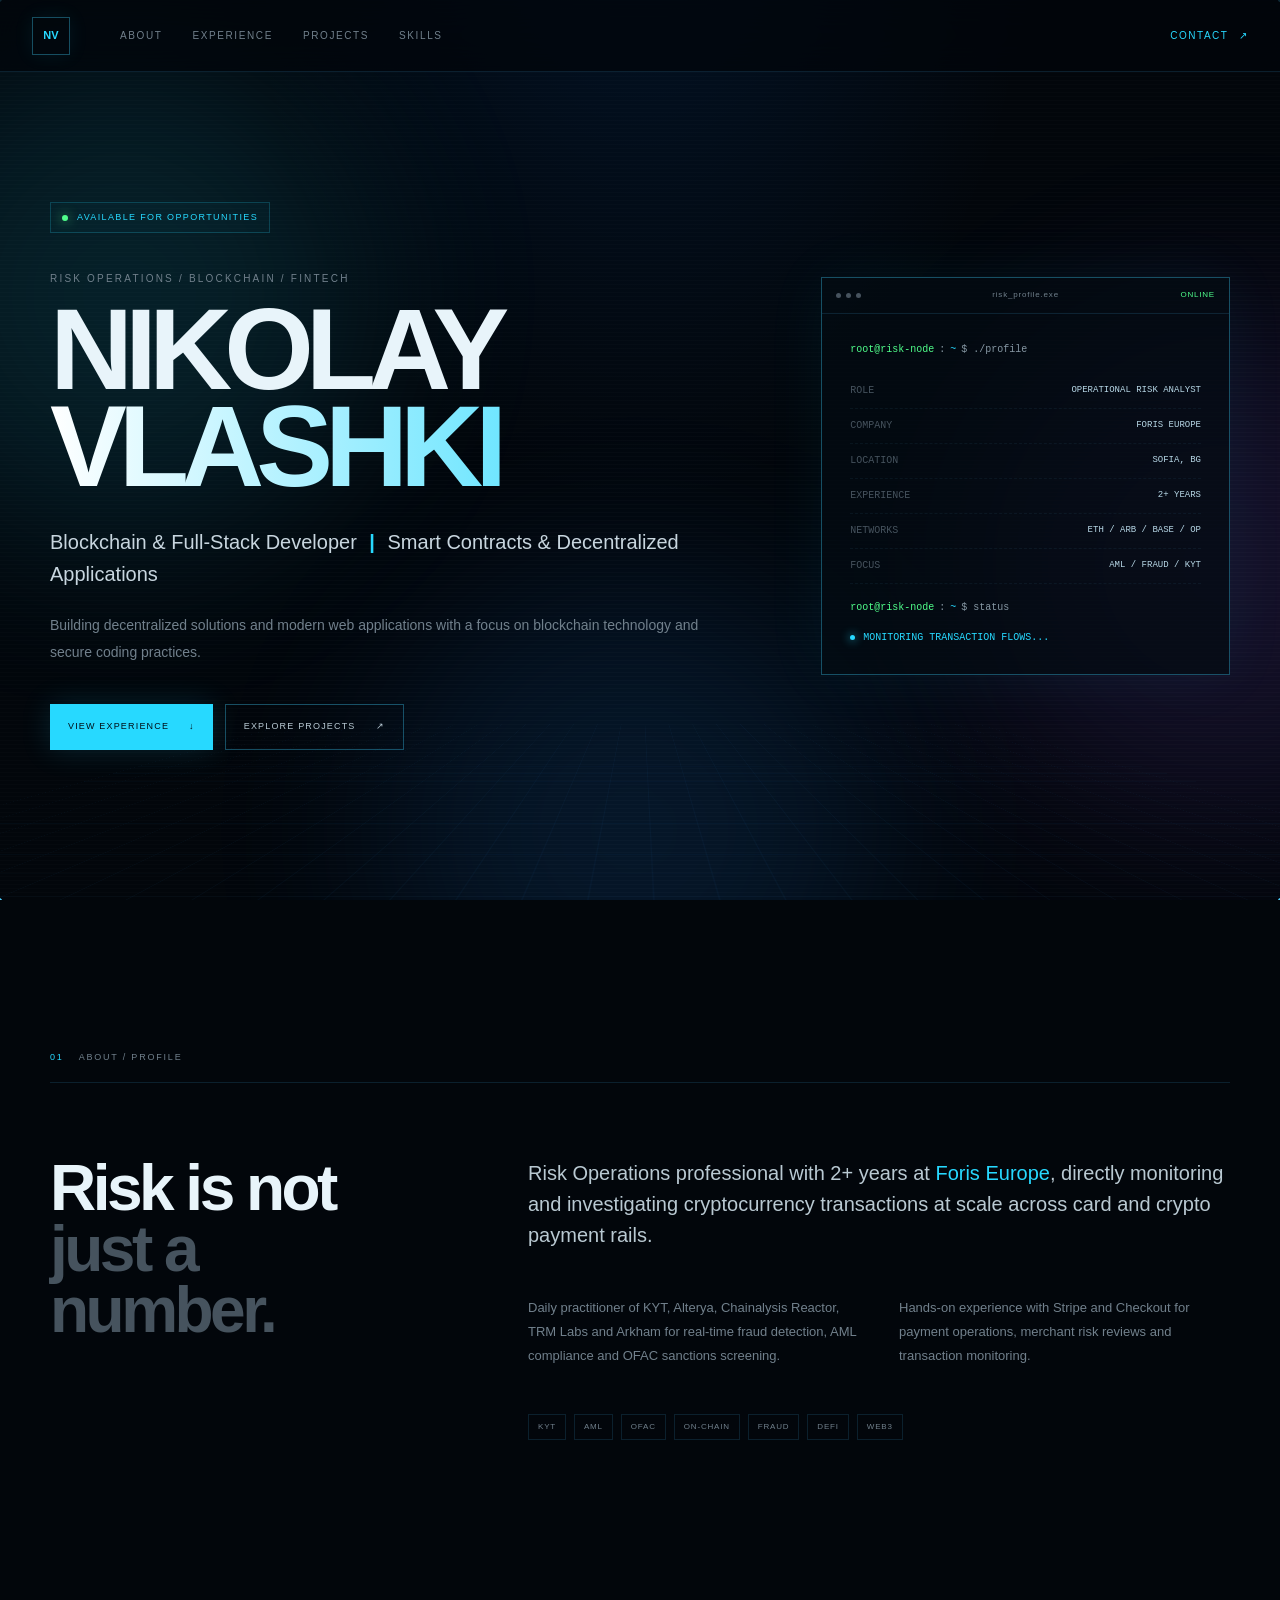
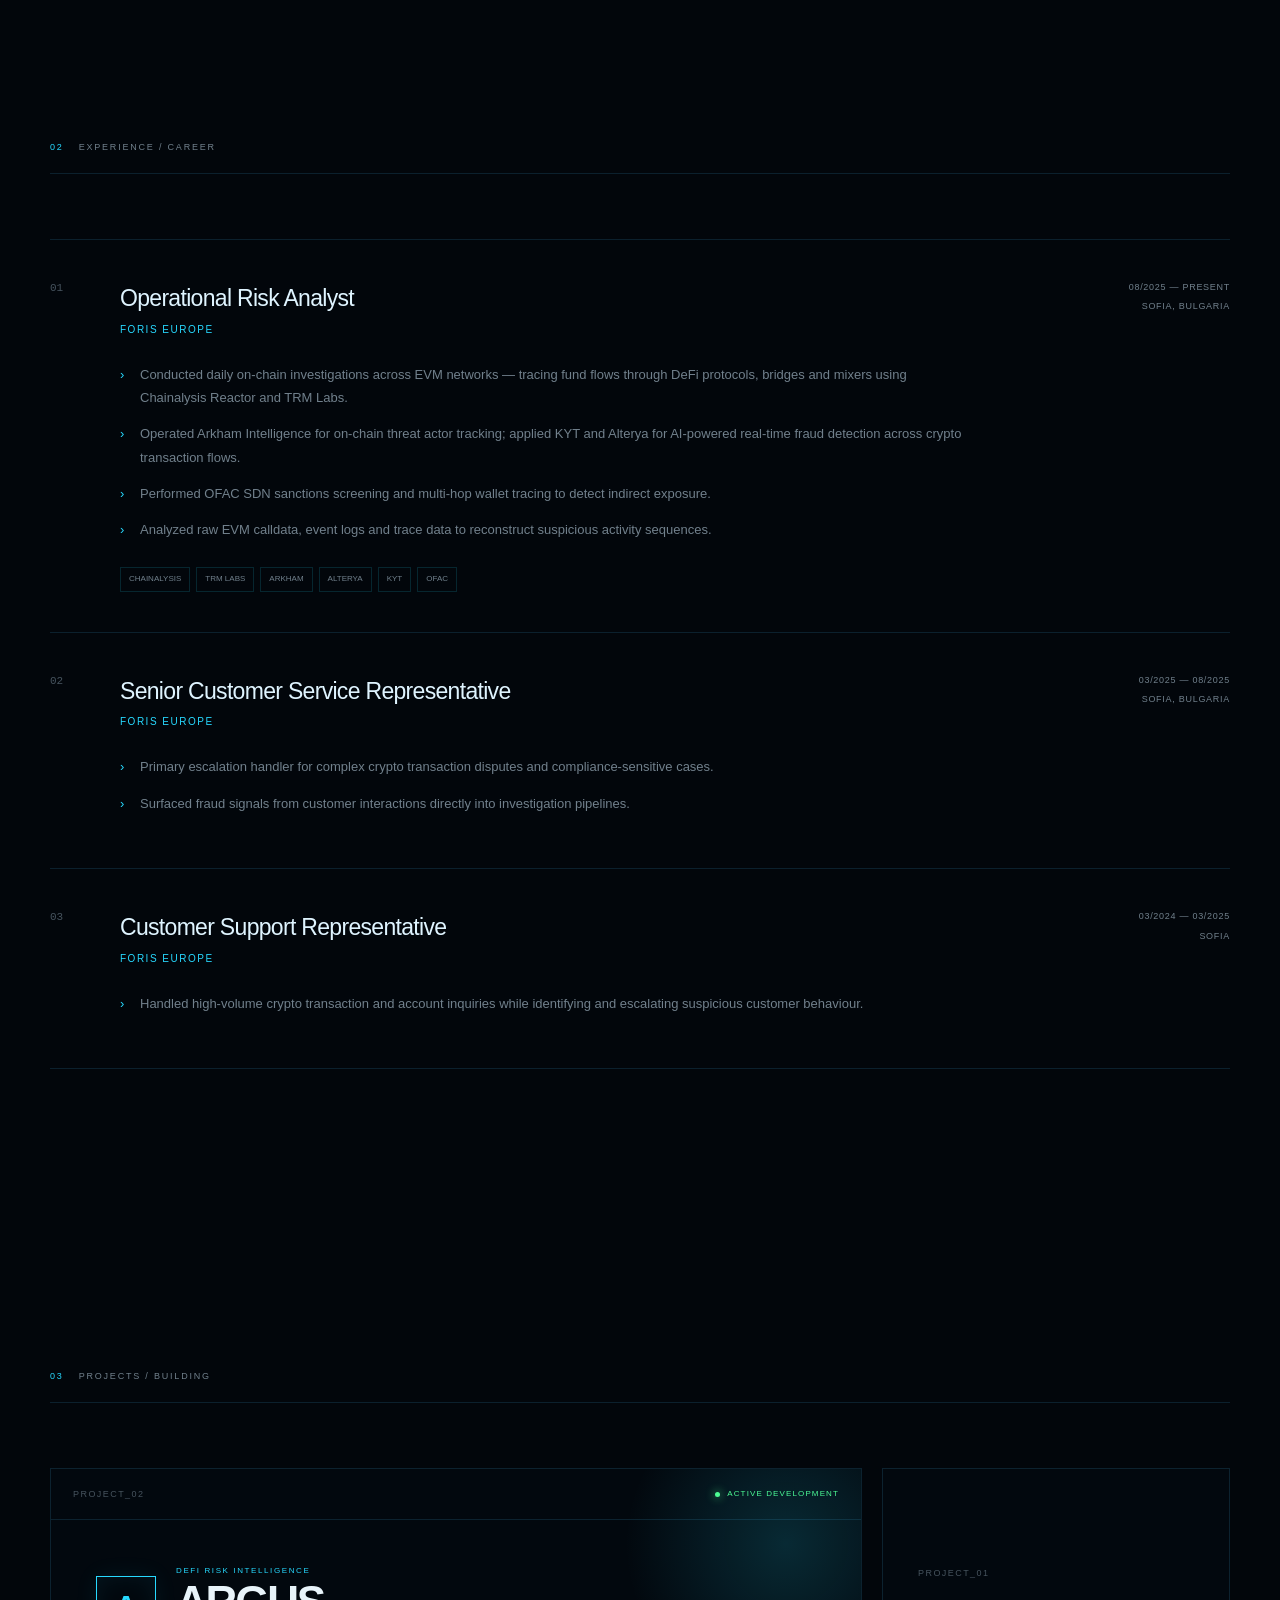
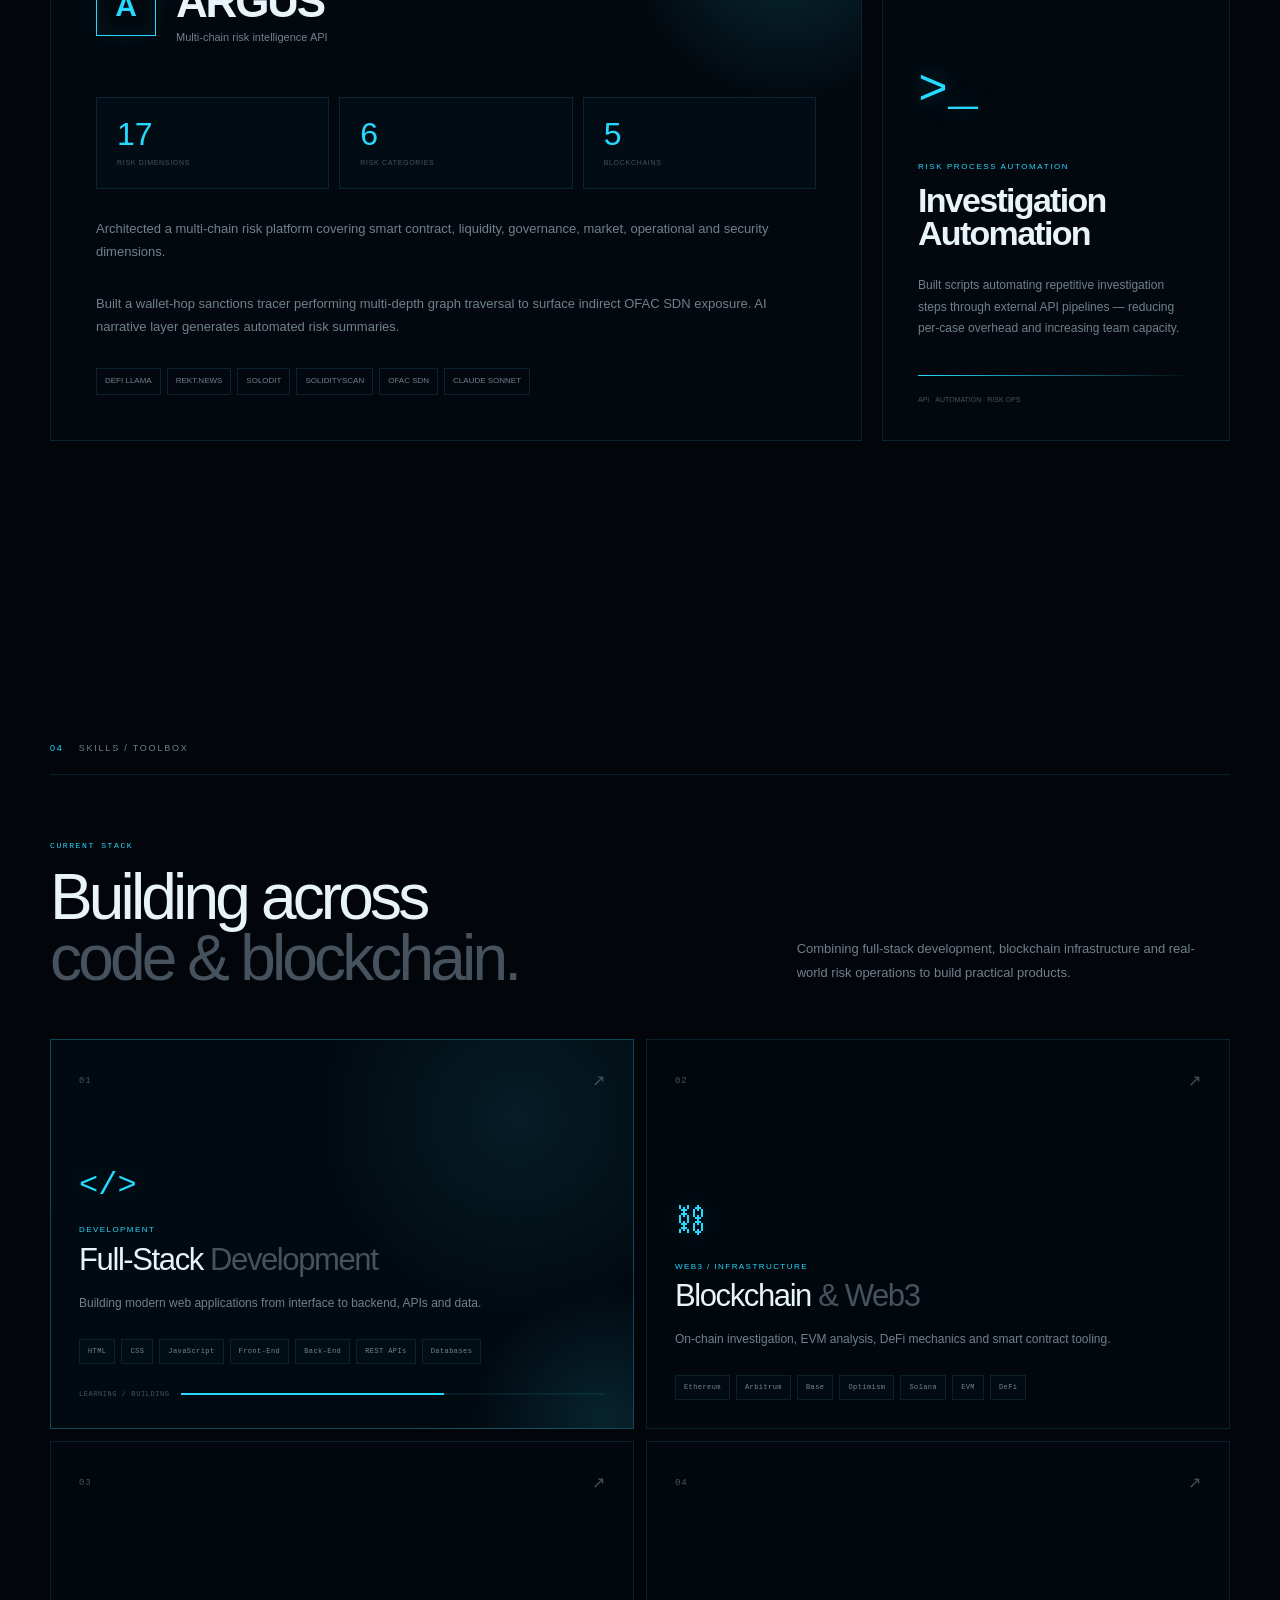
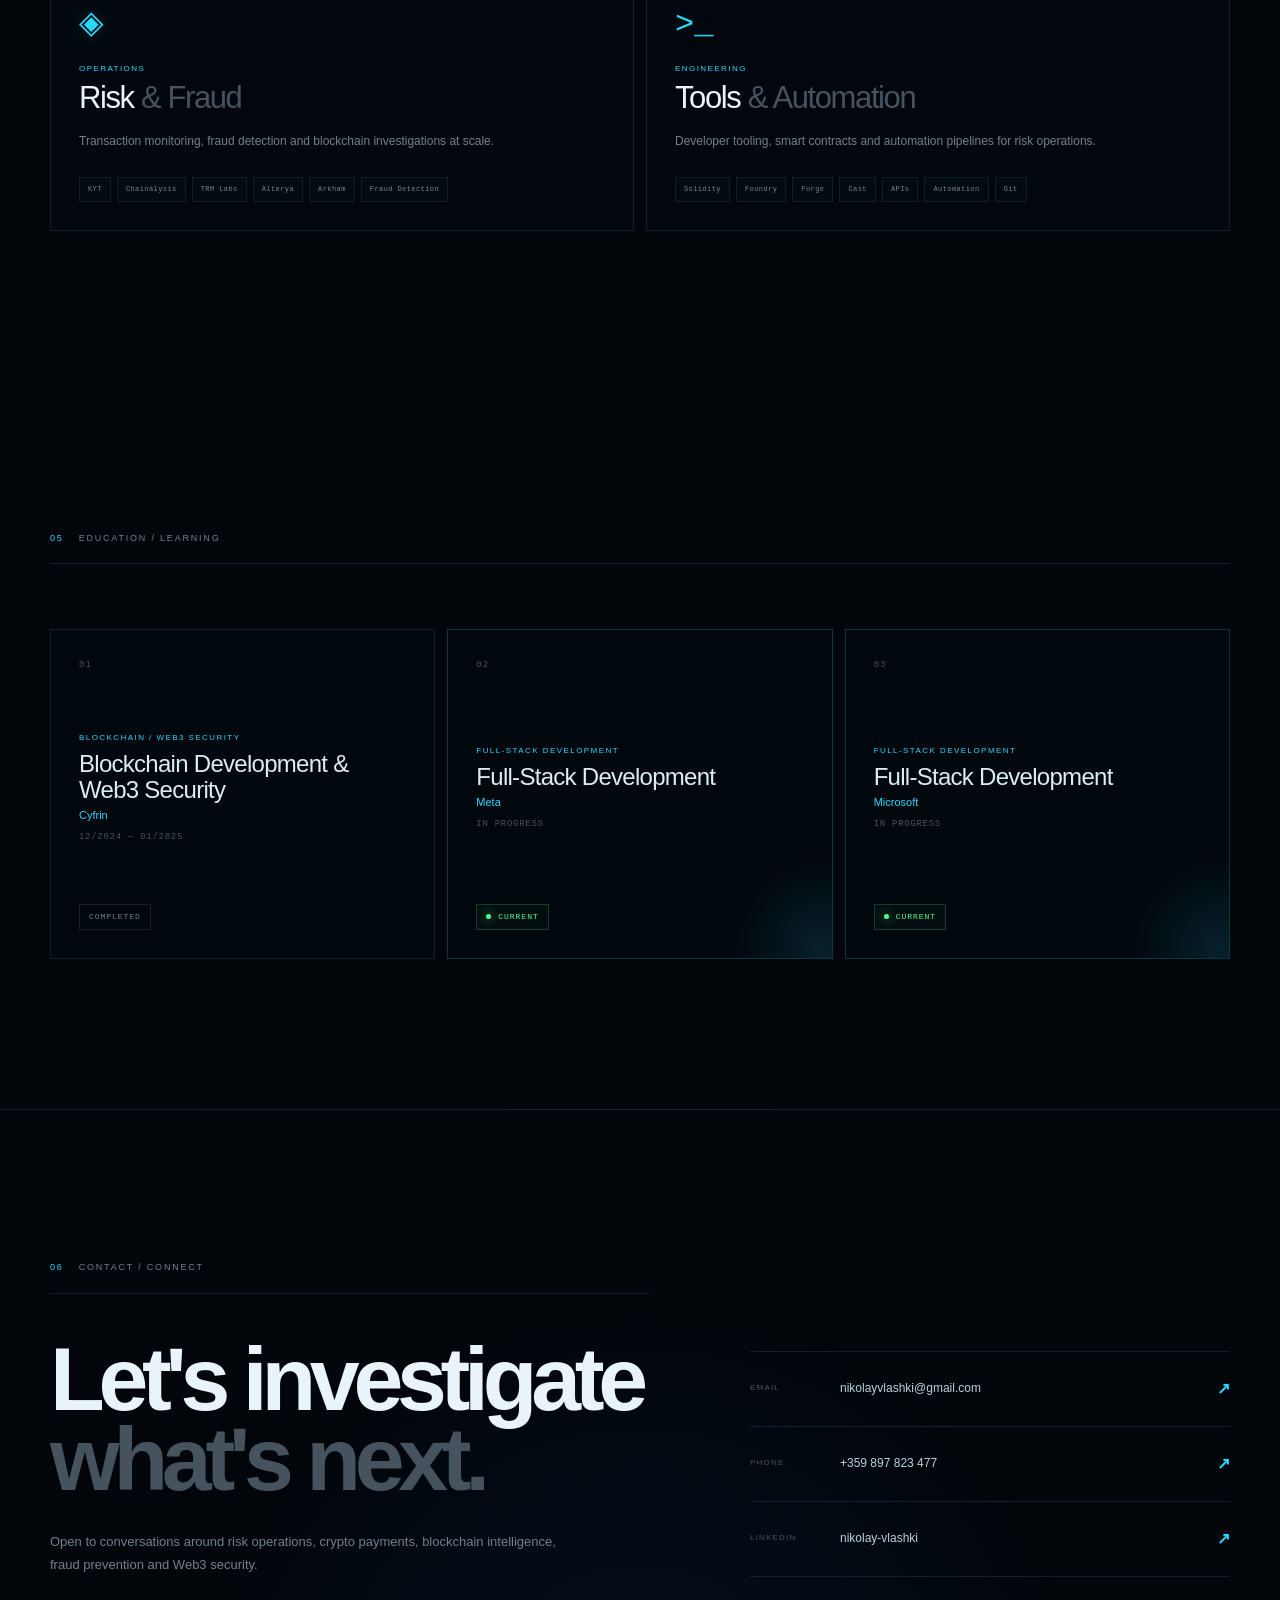
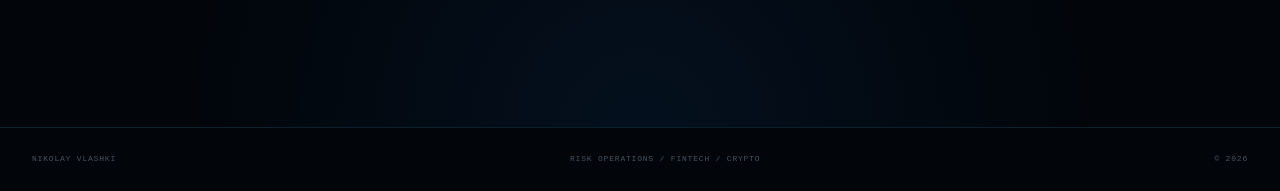
==== index.html @ 6771c575 "Initial portfolio" ====
<!DOCTYPE html>
<html lang="en">
<head>
    <meta charset="UTF-8">
    <meta name="viewport" content="width=device-width, initial-scale=1.0">

    <title>Nikolay Vlashki — Blockchain & Full-Stack Development</title>

    <meta
        name="description"
        content="Nikolay Vlashki — Blockchain & Full-Stack Developer with expertise in smart contracts, decentralized applications, and modern web technologies."
    >

    <link rel="stylesheet" href="style.css">
</head>

<body>

    <!-- =========================
         BACKGROUND
    ========================== -->

    <div class="background">

        <div class="grid"></div>

        <div class="glow glow-1"></div>
        <div class="glow glow-2"></div>
        <div class="glow glow-3"></div>

        <div class="scanlines"></div>

        <canvas id="particles"></canvas>

    </div>


    <!-- =========================
         NAV
    ========================== -->

    <nav class="nav">

        <a href="#home" class="nav-logo">
            <span>NV</span>
        </a>

        <div class="nav-links">
            <a href="#about">ABOUT</a>
            <a href="#experience">EXPERIENCE</a>
            <a href="#projects">PROJECTS</a>
            <a href="#skills">SKILLS</a>
        </div>

        <a href="#contact" class="nav-contact">
            CONTACT <span>↗</span>
        </a>

    </nav>


    <main>


        <!-- =========================
             HERO
        ========================== -->

        <section id="home" class="hero container">

            <div class="hero-left">

                <div class="status">
                    <span class="status-dot"></span>
                    AVAILABLE FOR OPPORTUNITIES
                </div>

                <div class="hero-eyebrow">
                    RISK OPERATIONS / BLOCKCHAIN / FINTECH
                </div>

                <h1>
                    NIKOLAY
                    <span>VLASHKI</span>
                </h1>

                <div class="hero-title">
                    Blockchain & Full-Stack Developer
                    <b>|</b>
                    Smart Contracts & Decentralized Applications
                </div>

                <p class="hero-description">
                    Building decentralized solutions and modern web applications
                    with a focus on blockchain technology and secure coding practices.
                </p>

                <div class="hero-actions">

                    <a href="#experience" class="btn btn-primary">
                        VIEW EXPERIENCE
                        <span>↓</span>
                    </a>

                    <a href="#projects" class="btn btn-outline">
                        EXPLORE PROJECTS
                        <span>↗</span>
                    </a>

                </div>

            </div>


            <div class="hero-terminal">

                <div class="terminal-header">

                    <div class="terminal-dots">
                        <span></span>
                        <span></span>
                        <span></span>
                    </div>

                    <span>
                        risk_profile.exe
                    </span>

                    <span>
                        ONLINE
                    </span>

                </div>

                <div class="terminal-body">

                    <div class="terminal-line">
                        <span class="terminal-green">root@risk-node</span>
                        <span>:</span>
                        <span class="terminal-blue">~</span>
                        <span>$ ./profile</span>
                    </div>

                    <br>

                    <div class="terminal-row">
                        <span>ROLE</span>
                        <strong>OPERATIONAL RISK ANALYST</strong>
                    </div>

                    <div class="terminal-row">
                        <span>COMPANY</span>
                        <strong>FORIS EUROPE</strong>
                    </div>

                    <div class="terminal-row">
                        <span>LOCATION</span>
                        <strong>SOFIA, BG</strong>
                    </div>

                    <div class="terminal-row">
                        <span>EXPERIENCE</span>
                        <strong>2+ YEARS</strong>
                    </div>

                    <div class="terminal-row">
                        <span>NETWORKS</span>
                        <strong>ETH / ARB / BASE / OP</strong>
                    </div>

                    <div class="terminal-row">
                        <span>FOCUS</span>
                        <strong>AML / FRAUD / KYT</strong>
                    </div>

                    <br>

                    <div class="terminal-line">
                        <span class="terminal-green">root@risk-node</span>
                        <span>:</span>
                        <span class="terminal-blue">~</span>
                        <span>$ status</span>
                    </div>

                    <div class="terminal-status">
                        <span class="pulse"></span>
                        MONITORING TRANSACTION FLOWS...
                    </div>

                </div>

            </div>

        </section>


        <!-- =========================
             ABOUT
        ========================== -->

        <section id="about" class="section container">

            <div class="section-label">
                <span>01</span>
                ABOUT / PROFILE
            </div>

            <div class="section-grid">

                <div class="section-title">
                    <h2>
                        Risk is not<br>
                        <span>just a number.</span>
                    </h2>
                </div>

                <div class="about-copy">

                    <p class="large-copy">
                        Risk Operations professional with 2+ years at
                        <strong>Foris Europe</strong>, directly monitoring
                        and investigating cryptocurrency transactions
                        at scale across card and crypto payment rails.
                    </p>

                    <div class="about-columns">

                        <p>
                            Daily practitioner of KYT, Alterya,
                            Chainalysis Reactor, TRM Labs and Arkham
                            for real-time fraud detection, AML compliance
                            and OFAC sanctions screening.
                        </p>

                        <p>
                            Hands-on experience with Stripe and Checkout
                            for payment operations, merchant risk reviews
                            and transaction monitoring.
                        </p>

                    </div>

                    <div class="tech-strip">

                        <span>KYT</span>
                        <span>AML</span>
                        <span>OFAC</span>
                        <span>ON-CHAIN</span>
                        <span>FRAUD</span>
                        <span>DEFI</span>
                        <span>WEB3</span>

                    </div>

                </div>

            </div>

        </section>


        <!-- =========================
             EXPERIENCE
        ========================== -->

        <section id="experience" class="section container">

            <div class="section-label">
                <span>02</span>
                EXPERIENCE / CAREER
            </div>

            <div class="experience-list">


                <!-- EXPERIENCE 1 -->

                <article class="experience-card active">

                    <div class="experience-index">
                        01
                    </div>

                    <div class="experience-main">

                        <div class="experience-top">

                            <div>

                                <div class="experience-role">
                                    Operational Risk Analyst
                                </div>

                                <div class="experience-company">
                                    FORIS EUROPE
                                </div>

                            </div>

                            <div class="experience-meta">

                                <span>
                                    08/2025 — PRESENT
                                </span>

                                <span>
                                    SOFIA, BULGARIA
                                </span>

                            </div>

                        </div>

                        <ul>

                            <li>
                                Conducted daily on-chain investigations
                                across EVM networks — tracing fund flows
                                through DeFi protocols, bridges and mixers
                                using Chainalysis Reactor and TRM Labs.
                            </li>

                            <li>
                                Operated Arkham Intelligence for on-chain
                                threat actor tracking; applied KYT and
                                Alterya for AI-powered real-time fraud
                                detection across crypto transaction flows.
                            </li>

                            <li>
                                Performed OFAC SDN sanctions screening and
                                multi-hop wallet tracing to detect indirect
                                exposure.
                            </li>

                            <li>
                                Analyzed raw EVM calldata, event logs and
                                trace data to reconstruct suspicious
                                activity sequences.
                            </li>

                        </ul>

                        <div class="experience-tools">

                            <span>CHAINALYSIS</span>
                            <span>TRM LABS</span>
                            <span>ARKHAM</span>
                            <span>ALTERYA</span>
                            <span>KYT</span>
                            <span>OFAC</span>

                        </div>

                    </div>

                </article>


                <!-- EXPERIENCE 2 -->

                <article class="experience-card">

                    <div class="experience-index">
                        02
                    </div>

                    <div class="experience-main">

                        <div class="experience-top">

                            <div>

                                <div class="experience-role">
                                    Senior Customer Service Representative
                                </div>

                                <div class="experience-company">
                                    FORIS EUROPE
                                </div>

                            </div>

                            <div class="experience-meta">

                                <span>
                                    03/2025 — 08/2025
                                </span>

                                <span>
                                    SOFIA, BULGARIA
                                </span>

                            </div>

                        </div>

                        <ul>

                            <li>
                                Primary escalation handler for complex
                                crypto transaction disputes and
                                compliance-sensitive cases.
                            </li>

                            <li>
                                Surfaced fraud signals from customer
                                interactions directly into investigation
                                pipelines.
                            </li>

                        </ul>

                    </div>

                </article>


                <!-- EXPERIENCE 3 -->

                <article class="experience-card">

                    <div class="experience-index">
                        03
                    </div>

                    <div class="experience-main">

                        <div class="experience-top">

                            <div>

                                <div class="experience-role">
                                    Customer Support Representative
                                </div>

                                <div class="experience-company">
                                    FORIS EUROPE
                                </div>

                            </div>

                            <div class="experience-meta">

                                <span>
                                    03/2024 — 03/2025
                                </span>

                                <span>
                                    SOFIA
                                </span>

                            </div>

                        </div>

                        <ul>

                            <li>
                                Handled high-volume crypto transaction and
                                account inquiries while identifying and
                                escalating suspicious customer behaviour.
                            </li>

                        </ul>

                    </div>

                </article>

            </div>

        </section>


        <!-- =========================
             PROJECTS
        ========================== -->

        <section id="projects" class="section container">

            <div class="section-label">
                <span>03</span>
                PROJECTS / BUILDING
            </div>


            <div class="projects-grid">


                <!-- ARGUS -->

                <article class="argus-card">

                    <div class="project-header">

                        <div class="project-number">
                            PROJECT_02
                        </div>

                        <div class="project-status">
                            <span></span>
                            ACTIVE DEVELOPMENT
                        </div>

                    </div>

                    <div class="argus-content">

                        <div class="argus-title">

                            <div class="argus-symbol">
                                A
                            </div>

                            <div>

                                <div class="project-kicker">
                                    DEFI RISK INTELLIGENCE
                                </div>

                                <h3>
                                    ARGUS
                                </h3>

                                <p>
                                    Multi-chain risk intelligence API
                                </p>

                            </div>

                        </div>


                        <div class="argus-stats">

                            <div>
                                <strong>17</strong>
                                <span>RISK DIMENSIONS</span>
                            </div>

                            <div>
                                <strong>6</strong>
                                <span>RISK CATEGORIES</span>
                            </div>

                            <div>
                                <strong>5</strong>
                                <span>BLOCKCHAINS</span>
                            </div>

                        </div>


                        <p class="project-description">

                            Architected a multi-chain risk platform covering
                            smart contract, liquidity, governance, market,
                            operational and security dimensions.

                        </p>

                        <p class="project-description">

                            Built a wallet-hop sanctions tracer performing
                            multi-depth graph traversal to surface indirect
                            OFAC SDN exposure. AI narrative layer generates
                            automated risk summaries.

                        </p>


                        <div class="project-integrations">

                            <span>DEFI LLAMA</span>
                            <span>REKT.NEWS</span>
                            <span>SOLODIT</span>
                            <span>SOLIDITYSCAN</span>
                            <span>OFAC SDN</span>
                            <span>CLAUDE SONNET</span>

                        </div>

                    </div>

                </article>


                <!-- AUTOMATION -->

                <article class="automation-card">

                    <div class="project-number">
                        PROJECT_01
                    </div>

                    <div class="automation-icon">
                        &gt;_
                    </div>

                    <div class="project-kicker">
                        RISK PROCESS AUTOMATION
                    </div>

                    <h3>
                        Investigation<br>
                        Automation
                    </h3>

                    <p>
                        Built scripts automating repetitive investigation
                        steps through external API pipelines — reducing
                        per-case overhead and increasing team capacity.
                    </p>

                    <div class="automation-line"></div>

                    <div class="automation-stack">
                        <span>API</span>
                        <span>AUTOMATION</span>
                        <span>RISK OPS</span>
                    </div>

                </article>

            </div>

        </section>


<!-- =========================
     SKILLS
========================== -->

<section id="skills" class="section container">

    <div class="section-label">
        <span>04</span>
        SKILLS / TOOLBOX
    </div>

    <div class="skills-intro">

        <div>
            <div class="skills-eyebrow">
                CURRENT STACK
            </div>

            <h2>
                Building across
                <span>code & blockchain.</span>
            </h2>
        </div>

        <p>
            Combining full-stack development, blockchain
            infrastructure and real-world risk operations
            to build practical products.
        </p>

    </div>


    <div class="skills-grid">


        <!-- FULL STACK -->

        <article class="skill-card skill-main">

            <div class="skill-top">

                <span class="skill-number">
                    01
                </span>

                <span class="skill-arrow">
                    ↗
                </span>

            </div>

            <div class="skill-content">

                <div class="skill-icon">
                    &lt;/&gt;
                </div>

                <div class="skill-category">
                    DEVELOPMENT
                </div>

                <h3>
                    Full-Stack
                    <span>Development</span>
                </h3>

                <p>
                    Building modern web applications from
                    interface to backend, APIs and data.
                </p>

                <div class="skill-tags">

                    <span>HTML</span>
                    <span>CSS</span>
                    <span>JavaScript</span>
                    <span>Front-End</span>
                    <span>Back-End</span>
                    <span>REST APIs</span>
                    <span>Databases</span>

                </div>

            </div>

            <div class="skill-progress">

                <span>LEARNING / BUILDING</span>

                <div>
                    <i></i>
                </div>

            </div>

        </article>


        <!-- BLOCKCHAIN -->

        <article class="skill-card">

            <div class="skill-top">

                <span class="skill-number">
                    02
                </span>

                <span class="skill-arrow">
                    ↗
                </span>

            </div>

            <div class="skill-content">

                <div class="skill-icon">
                    ⛓
                </div>

                <div class="skill-category">
                    WEB3 / INFRASTRUCTURE
                </div>

                <h3>
                    Blockchain
                    <span>& Web3</span>
                </h3>

                <p>
                    On-chain investigation, EVM analysis,
                    DeFi mechanics and smart contract tooling.
                </p>

                <div class="skill-tags">

                    <span>Ethereum</span>
                    <span>Arbitrum</span>
                    <span>Base</span>
                    <span>Optimism</span>
                    <span>Solana</span>
                    <span>EVM</span>
                    <span>DeFi</span>

                </div>

            </div>

        </article>


        <!-- RISK -->

        <article class="skill-card">

            <div class="skill-top">

                <span class="skill-number">
                    03
                </span>

                <span class="skill-arrow">
                    ↗
                </span>

            </div>

            <div class="skill-content">

                <div class="skill-icon">
                    ◈
                </div>

                <div class="skill-category">
                    OPERATIONS
                </div>

                <h3>
                    Risk
                    <span>& Fraud</span>
                </h3>

                <p>
                    Transaction monitoring, fraud detection
                    and blockchain investigations at scale.
                </p>

                <div class="skill-tags">

                    <span>KYT</span>
                    <span>Chainalysis</span>
                    <span>TRM Labs</span>
                    <span>Alterya</span>
                    <span>Arkham</span>
                    <span>Fraud Detection</span>

                </div>

            </div>

        </article>


        <!-- TOOLS -->

        <article class="skill-card">

            <div class="skill-top">

                <span class="skill-number">
                    04
                </span>

                <span class="skill-arrow">
                    ↗
                </span>

            </div>

            <div class="skill-content">

                <div class="skill-icon">
                    &gt;_
                </div>

                <div class="skill-category">
                    ENGINEERING
                </div>

                <h3>
                    Tools
                    <span>& Automation</span>
                </h3>

                <p>
                    Developer tooling, smart contracts and
                    automation pipelines for risk operations.
                </p>

                <div class="skill-tags">

                    <span>Solidity</span>
                    <span>Foundry</span>
                    <span>Forge</span>
                    <span>Cast</span>
                    <span>APIs</span>
                    <span>Automation</span>
                    <span>Git</span>

                </div>

            </div>

        </article>

    </div>

</section>


<!-- =========================
     EDUCATION
========================== -->

<section class="section container">

    <div class="section-label">
        <span>05</span>
        EDUCATION / LEARNING
    </div>

    <div class="education-grid">

        <!-- CYFRIN -->

        <article class="education-card">

            <div class="education-number">
                01
            </div>

            <div class="education-content">

                <div class="education-kicker">
                    BLOCKCHAIN / WEB3 SECURITY
                </div>

                <h3>
                    Blockchain Development & Web3 Security
                </h3>

                <p class="education-provider">
                    Cyfrin
                </p>

                <div class="education-date">
                    12/2024 — 01/2025
                </div>

            </div>

            <div class="education-status completed">
                COMPLETED
            </div>

        </article>


        <!-- META -->

        <article class="education-card education-active">

            <div class="education-number">
                02
            </div>

            <div class="education-content">

                <div class="education-kicker">
                    FULL-STACK DEVELOPMENT
                </div>

                <h3>
                    Full-Stack Development
                </h3>

                <p class="education-provider">
                    Meta
                </p>

                <div class="education-date">
                    IN PROGRESS
                </div>

            </div>

            <div class="education-status current">
                <span></span>
                CURRENT
            </div>

        </article>


        <!-- MICROSOFT -->

        <article class="education-card education-active">

            <div class="education-number">
                03
            </div>

            <div class="education-content">

                <div class="education-kicker">
                    FULL-STACK DEVELOPMENT
                </div>

                <h3>
                    Full-Stack Development
                </h3>

                <p class="education-provider">
                    Microsoft
                </p>

                <div class="education-date">
                    IN PROGRESS
                </div>

            </div>

            <div class="education-status current">
                <span></span>
                CURRENT
            </div>

        </article>

    </div>

</section>



        <!-- =========================
             CONTACT
        ========================== -->

        <section id="contact" class="contact-section">

            <div class="container">

                <div class="contact-grid">

                    <div>

                        <div class="section-label">
                            <span>06</span>
                            CONTACT / CONNECT
                        </div>

                        <h2>
                            Let's investigate<br>
                            <span>what's next.</span>
                        </h2>

                        <p>
                            Open to conversations around risk operations,
                            crypto payments, blockchain intelligence,
                            fraud prevention and Web3 security.
                        </p>

                    </div>


                    <div class="contact-links">

                        <a
                            href="mailto:nikolayvlashki@gmail.com"
                            class="contact-row"
                        >

                            <span>EMAIL</span>

                            <strong>
                                nikolayvlashki@gmail.com
                            </strong>

                            <b>↗</b>

                        </a>


                        <a
                            href="tel:+359897823477"
                            class="contact-row"
                        >

                            <span>PHONE</span>

                            <strong>
                                +359 897 823 477
                            </strong>

                            <b>↗</b>

                        </a>


                        <a
                            href="https://www.linkedin.com/in/nikolay-vlashki-5bb79b2b0/"
                            target="_blank"
                            rel="noopener"
                            class="contact-row"
                        >

                            <span>LINKEDIN</span>

                            <strong>
                                nikolay-vlashki
                            </strong>

                            <b>↗</b>

                        </a>

                    </div>

                </div>

            </div>

        </section>

    </main>


    <!-- =========================
         FOOTER
    ========================== -->

    <footer>

        <span>
            NIKOLAY VLASHKI
        </span>

        <span>
            RISK OPERATIONS / FINTECH / CRYPTO
        </span>

        <span>
            © 2026
        </span>

    </footer>


    <!-- =========================
         PARTICLES
    ========================== -->

    <script>

        const canvas = document.getElementById("particles");
        const ctx = canvas.getContext("2d");

        let particles = [];

        function resizeCanvas() {

            canvas.width = window.innerWidth;
            canvas.height = window.innerHeight;

        }

        resizeCanvas();

        window.addEventListener("resize", resizeCanvas);


        class Particle {

            constructor() {

                this.x = Math.random() * canvas.width;
                this.y = Math.random() * canvas.height;

                this.size = Math.random() * 1.5 + 0.3;

                this.speedX =
                    (Math.random() - 0.5) * 0.15;

                this.speedY =
                    (Math.random() - 0.5) * 0.15;

                this.opacity =
                    Math.random() * 0.6 + 0.1;

            }


            update() {

                this.x += this.speedX;
                this.y += this.speedY;

                if (this.x < 0) this.x = canvas.width;
                if (this.x > canvas.width) this.x = 0;

                if (this.y < 0) this.y = canvas.height;
                if (this.y > canvas.height) this.y = 0;

            }


            draw() {

                ctx.beginPath();

                ctx.arc(
                    this.x,
                    this.y,
                    this.size,
                    0,
                    Math.PI * 2
                );

                ctx.fillStyle =
                    `rgba(80, 210, 255, ${this.opacity})`;

                ctx.fill();

            }

        }


        function createParticles() {

            particles = [];

            const count =
                Math.min(
                    110,
                    Math.floor(window.innerWidth / 12)
                );

            for (let i = 0; i < count; i++) {

                particles.push(
                    new Particle()
                );

            }

        }


        function connectParticles() {

            for (let a = 0; a < particles.length; a++) {

                for (
                    let b = a + 1;
                    b < particles.length;
                    b++
                ) {

                    const dx =
                        particles[a].x -
                        particles[b].x;

                    const dy =
                        particles[a].y -
                        particles[b].y;

                    const distance =
                        Math.sqrt(dx * dx + dy * dy);

                    if (distance < 120) {

                        const opacity =
                            (1 - distance / 120) * 0.12;

                        ctx.beginPath();

                        ctx.moveTo(
                            particles[a].x,
                            particles[a].y
                        );

                        ctx.lineTo(
                            particles[b].x,
                            particles[b].y
                        );

                        ctx.strokeStyle =
                            `rgba(50, 190, 255, ${opacity})`;

                        ctx.lineWidth = 0.5;

                        ctx.stroke();

                    }

                }

            }

        }


        function animate() {

            ctx.clearRect(
                0,
                0,
                canvas.width,
                canvas.height
            );

            particles.forEach(
                particle => {
                    particle.update();
                    particle.draw();
                }
            );

            connectParticles();

            requestAnimationFrame(animate);

        }


        createParticles();
        animate();

    </script>

</body>
</html>
---- style.css ----
/* =========================================================
   CORE
========================================================= */

:root {

    --bg: #02060b;
    --bg-2: #040b12;

    --text: #e8f4fa;
    --muted: #71808c;
    --muted-2: #46535e;

    --cyan: #27d9ff;
    --blue: #238cff;
    --purple: #9d5cff;

    --line: rgba(70, 190, 255, 0.14);
    --line-bright: rgba(60, 210, 255, 0.35);

    --container: 1180px;
}


* {
    margin: 0;
    padding: 0;
    box-sizing: border-box;
}


html {
    scroll-behavior: smooth;
    scroll-padding-top: 100px;
}


body {

    background: var(--bg);
    color: var(--text);

    font-family:
        Inter,
        ui-sans-serif,
        -apple-system,
        BlinkMacSystemFont,
        "Segoe UI",
        sans-serif;

    line-height: 1.6;

    overflow-x: hidden;
}


body::selection {
    background: var(--cyan);
    color: #000;
}


a {
    color: inherit;
    text-decoration: none;
}


.container {
    width: min(
        var(--container),
        calc(100% - 48px)
    );

    margin: auto;
}


.section {
    padding: 150px 0;
}


/* =========================================================
   BACKGROUND
========================================================= */

.background {
    position: fixed;

    inset: 0;

    z-index: -10;

    overflow: hidden;

    background:
        radial-gradient(
            ellipse at 50% -20%,
            rgba(0, 120, 255, 0.12),
            transparent 45%
        ),
        var(--bg);
}


/* GRID */

.grid {

    position: absolute;

    inset: -100px;

    opacity: 0.42;

    background-image:
        linear-gradient(
            rgba(30, 160, 255, 0.09) 1px,
            transparent 1px
        ),
        linear-gradient(
            90deg,
            rgba(30, 160, 255, 0.09) 1px,
            transparent 1px
        );

    background-size:
        50px 50px;

    transform:
        perspective(600px)
        rotateX(58deg)
        scale(1.8);

    transform-origin:
        center bottom;

    animation:
        gridMove 16s linear infinite;
}


@keyframes gridMove {

    from {
        background-position:
            0 0,
            0 0;
    }

    to {
        background-position:
            0 50px,
            50px 0;
    }

}


/* LIGHT WAVES */

.glow {

    position: absolute;

    width: 500px;
    height: 500px;

    border-radius: 50%;

    filter: blur(100px);

    opacity: 0.12;

    pointer-events: none;
}


.glow-1 {

    top: 5%;
    left: -10%;

    background: var(--cyan);

    animation:
        floatOne 15s ease-in-out infinite alternate;
}


.glow-2 {

    top: 35%;
    right: -15%;

    background: var(--purple);

    animation:
        floatTwo 18s ease-in-out infinite alternate;
}


.glow-3 {

    bottom: -20%;
    left: 30%;

    background: var(--blue);

    animation:
        floatThree 20s ease-in-out infinite alternate;
}


@keyframes floatOne {

    from {
        transform: translate(
            0,
            0
        );
    }

    to {
        transform: translate(
            200px,
            120px
        );
    }

}


@keyframes floatTwo {

    from {
        transform: translate(
            0,
            0
        );
    }

    to {
        transform: translate(
            -180px,
            100px
        );
    }

}


@keyframes floatThree {

    from {
        transform: translate(
            0,
            0
        );
    }

    to {
        transform: translate(
            120px,
            -100px
        );
    }

}


/* SCANLINES */

.scanlines {

    position: absolute;

    inset: 0;

    pointer-events: none;

    opacity: 0.035;

    background:
        repeating-linear-gradient(
            0deg,
            transparent,
            transparent 3px,
            #fff 4px
        );
}


/* PARTICLES */

#particles {

    position: absolute;

    inset: 0;

    width: 100%;
    height: 100%;

    pointer-events: none;

}


/* =========================================================
   NAV
========================================================= */

.nav {

    position: sticky;

    top: 0;

    z-index: 100;

    height: 72px;

    display: flex;

    align-items: center;

    padding:
        0 32px;

    background:
        rgba(2, 6, 11, 0.76);

    backdrop-filter:
        blur(18px);

    border-bottom:
        1px solid var(--line);
}


.nav-logo {

    width: 38px;
    height: 38px;

    display: flex;

    align-items: center;
    justify-content: center;

    border:
        1px solid var(--line-bright);

    color: var(--cyan);

    font-size: 11px;

    font-weight: 800;

    box-shadow:
        0 0 20px
        rgba(39, 217, 255, 0.08);
}


.nav-links {

    display: flex;

    gap: 30px;

    margin-left: 50px;
}


.nav-links a {

    color: var(--muted);

    font-size: 10px;

    letter-spacing: 0.16em;

    transition:
        color .25s ease;
}


.nav-links a:hover {

    color: var(--cyan);

}


.nav-contact {

    margin-left: auto;

    color: var(--cyan);

    font-size: 10px;

    letter-spacing: .15em;

}


.nav-contact span {

    margin-left: 6px;

}


/* =========================================================
   HERO
========================================================= */

.hero {

    min-height:
        calc(100vh - 72px);

    display: grid;

    grid-template-columns:
        1.25fr
        .75fr;

    align-items: center;

    gap: 90px;

    padding-top: 80px;
    padding-bottom: 100px;
}


.status {

    display: inline-flex;

    align-items: center;

    gap: 9px;

    padding:
        7px 11px;

    border:
        1px solid
        rgba(39, 217, 255, 0.2);

    background:
        rgba(39, 217, 255, 0.025);

    color: var(--cyan);

    font-size: 9px;

    letter-spacing:
        .15em;
}


.status-dot {

    width: 6px;
    height: 6px;

    border-radius: 50%;

    background: #50ff8b;

    box-shadow:
        0 0 12px
        rgba(80,255,139,.8);

    animation:
        blink 1.8s infinite;
}


@keyframes blink {

    0%,
    100% {
        opacity: 1;
    }

    50% {
        opacity: .3;
    }

}


.hero-eyebrow {

    margin-top: 38px;

    color: var(--muted);

    font-size: 10px;

    letter-spacing: .22em;
}


.hero h1 {

    margin-top: 14px;

    font-size:
        clamp(
            70px,
            9vw,
            130px
        );

    line-height: .84;

    font-weight: 600;

    letter-spacing:
        -.07em;
}


.hero h1 span {

    display: block;

    background:
        linear-gradient(
            90deg,
            #fff,
            var(--cyan),
            #7d8cff
        );

    -webkit-background-clip:
        text;

    background-clip:
        text;

    color: transparent;

    background-size:
        200% 100%;

    animation:
        textGradient 5s
        ease infinite;
}


@keyframes textGradient {

    0% {
        background-position: 0% 50%;
    }

    50% {
        background-position: 100% 50%;
    }

    100% {
        background-position: 0% 50%;
    }

}


.hero-title {

    margin-top: 32px;

    color: #c8d6df;

    font-size:
        clamp(15px, 2vw, 20px);
}


.hero-title b {

    margin: 0 7px;

    color: var(--cyan);

}


.hero-description {

    max-width: 650px;

    margin-top: 22px;

    color: var(--muted);

    font-size: 14px;

    line-height: 1.9;
}


.hero-actions {

    display: flex;

    gap: 12px;

    margin-top: 38px;
}


.btn {

    display: inline-flex;

    align-items: center;
    justify-content: center;

    gap: 20px;

    min-height: 46px;

    padding:
        0 18px;

    font-size: 9px;

    letter-spacing: .13em;

    transition:
        all .25s ease;
}


.btn-primary {

    background: var(--cyan);

    color: #001018;

    box-shadow:
        0 0 30px
        rgba(39,217,255,.15);
}


.btn-primary:hover {

    transform:
        translateY(-3px);

    box-shadow:
        0 0 40px
        rgba(39,217,255,.3);
}


.btn-outline {

    border:
        1px solid
        var(--line-bright);

    color: #b8c9d3;
}


.btn-outline:hover {

    border-color:
        var(--cyan);

    color:
        var(--cyan);

}


/* =========================================================
   TERMINAL
========================================================= */

.hero-terminal {

    border:
        1px solid
        var(--line-bright);

    background:
        rgba(3, 12, 19, .72);

    box-shadow:
        0 0 60px
        rgba(39,217,255,.06);

    animation:
        terminalFloat 6s ease-in-out infinite;
}


@keyframes terminalFloat {

    0%,
    100% {
        transform:
            translateY(0);
    }

    50% {
        transform:
            translateY(-8px);
    }

}


.terminal-header {

    display: grid;

    grid-template-columns:
        1fr
        2fr
        1fr;

    align-items: center;

    padding:
        11px 14px;

    border-bottom:
        1px solid var(--line);

    color:
        var(--muted);

    font-size: 8px;

    letter-spacing: .1em;
}


.terminal-header > span:nth-child(2) {

    text-align: center;

}


.terminal-header > span:last-child {

    text-align: right;

    color: #50ff8b;

}


.terminal-dots {

    display: flex;

    gap: 5px;
}


.terminal-dots span {

    width: 5px;
    height: 5px;

    border-radius: 50%;

    background:
        var(--muted-2);
}


.terminal-body {

    padding: 28px;

    font-family:
        "SFMono-Regular",
        Consolas,
        monospace;

    font-size: 10px;
}


.terminal-line {

    display: flex;

    gap: 5px;

    color: #8798a4;
}


.terminal-green {

    color: #50ff8b;
}


.terminal-blue {

    color: var(--cyan);
}


.terminal-row {

    display: flex;

    justify-content: space-between;

    gap: 20px;

    padding:
        9px 0;

    border-bottom:
        1px dashed
        rgba(80,160,200,.08);

}


.terminal-row span {

    color:
        var(--muted-2);
}


.terminal-row strong {

    color:
        #b8d8e7;

    font-size: 9px;

    font-weight: 500;
}


.terminal-status {

    display: flex;

    align-items: center;

    gap: 8px;

    margin-top: 14px;

    color: var(--cyan);

}


.pulse {

    width: 5px;
    height: 5px;

    border-radius: 50%;

    background: var(--cyan);

    box-shadow:
        0 0 10px
        var(--cyan);

}


/* =========================================================
   SECTION HEADER
========================================================= */

.section-label {

    display: flex;

    align-items: center;

    gap: 15px;

    padding-bottom: 18px;

    border-bottom:
        1px solid var(--line);

    color: var(--muted);

    font-size: 9px;

    letter-spacing: .2em;
}


.section-label span {

    color: var(--cyan);

}


/* =========================================================
   ABOUT
========================================================= */

.section-grid {

    display: grid;

    grid-template-columns:
        .7fr
        1.3fr;

    gap: 100px;

    padding-top: 75px;
}


.section-title h2 {

    font-size:
        clamp(40px, 5vw, 70px);

    line-height: .95;

    letter-spacing:
        -.055em;
}


.section-title h2 span {

    color: var(--muted-2);

}


.large-copy {

    max-width: 720px;

    color: #b9c9d2;

    font-size: 20px;

    line-height: 1.55;

}


.large-copy strong {

    color: var(--cyan);

    font-weight: 500;
}


.about-columns {

    display: grid;

    grid-template-columns:
        1fr 1fr;

    gap: 40px;

    margin-top: 45px;
}


.about-columns p {

    color: var(--muted);

    font-size: 13px;

    line-height: 1.85;
}


.tech-strip {

    display: flex;

    flex-wrap: wrap;

    gap: 8px;

    margin-top: 45px;
}


.tech-strip span {

    padding:
        6px 9px;

    border:
        1px solid var(--line);

    color: var(--muted);

    font-size: 8px;

    letter-spacing: .1em;

}


/* =========================================================
   EXPERIENCE
========================================================= */

.experience-list {

    margin-top: 65px;
}


.experience-card {

    display: grid;

    grid-template-columns:
        70px
        1fr;

    border-top:
        1px solid var(--line);

    padding:
        40px 0;

    transition:
        background .3s ease;
}


.experience-card:last-child {

    border-bottom:
        1px solid var(--line);

}


.experience-card:hover {

    background:
        linear-gradient(
            90deg,
            rgba(30,160,255,.035),
            transparent
        );

}


.experience-index {

    color:
        var(--muted-2);

    font-family:
        monospace;

    font-size: 11px;
}


.experience-top {

    display: flex;

    justify-content:
        space-between;

    gap: 30px;
}


.experience-role {

    color:
        #dff4ff;

    font-size: 23px;

    font-weight: 500;

    letter-spacing:
        -.03em;
}


.experience-company {

    margin-top: 5px;

    color:
        var(--cyan);

    font-size: 10px;

    letter-spacing: .15em;
}


.experience-meta {

    display: flex;

    flex-direction: column;

    align-items: flex-end;

    gap: 5px;

    color:
        var(--muted);

    font-size: 9px;

    letter-spacing: .08em;

}


.experience-main ul {

    max-width: 850px;

    margin-top: 25px;

    list-style: none;
}


.experience-main li {

    position: relative;

    margin-bottom: 13px;

    padding-left: 20px;

    color:
        var(--muted);

    font-size: 13px;

    line-height: 1.8;
}


.experience-main li::before {

    content: "›";

    position: absolute;

    left: 0;

    color:
        var(--cyan);

}


.experience-tools {

    display: flex;

    flex-wrap: wrap;

    gap: 6px;

    margin-top: 25px;
}


.experience-tools span {

    padding:
        5px 8px;

    border:
        1px solid
        rgba(39,217,255,.15);

    color:
        var(--muted);

    font-size: 8px;
}


/* =========================================================
   PROJECTS
========================================================= */

.projects-grid {

    display: grid;

    grid-template-columns:
        1.4fr
        .6fr;

    gap: 20px;

    margin-top: 65px;
}


.argus-card,
.automation-card {

    position: relative;

    overflow: hidden;

    border:
        1px solid var(--line);

    background:
        rgba(3,10,16,.7);
}


.argus-card::before {

    content: "";

    position: absolute;

    top: -100px;
    right: -100px;

    width: 350px;
    height: 350px;

    border-radius: 50%;

    background:
        radial-gradient(
            circle,
            rgba(39,217,255,.16),
            transparent 65%
        );

    pointer-events: none;
}


.project-header {

    display: flex;

    justify-content:
        space-between;

    padding:
        18px 22px;

    border-bottom:
        1px solid var(--line);

    font-size: 8px;

    letter-spacing: .14em;
}


.project-number {

    color:
        var(--muted-2);

    font-size: 9px;

    letter-spacing: .16em;
}


.project-status {

    display: flex;

    align-items: center;

    gap: 7px;

    color:
        #50ff8b;
}


.project-status span {

    width: 5px;
    height: 5px;

    border-radius: 50%;

    background:
        #50ff8b;

    box-shadow:
        0 0 10px
        #50ff8b;
}


.argus-content {

    padding: 45px;
}


.argus-title {

    display: flex;

    align-items: center;

    gap: 20px;
}


.argus-symbol {

    width: 60px;
    height: 60px;

    display: flex;

    align-items: center;
    justify-content: center;

    border:
        1px solid
        var(--cyan);

    color:
        var(--cyan);

    font-size: 30px;

    font-weight: 600;

    box-shadow:
        inset 0 0 25px
        rgba(39,217,255,.07),
        0 0 25px
        rgba(39,217,255,.07);
}


.project-kicker {

    color:
        var(--cyan);

    font-size: 8px;

    letter-spacing: .2em;
}


.argus-title h3 {

    margin-top: 2px;

    font-size: 44px;

    line-height: 1;

    letter-spacing:
        -.05em;
}


.argus-title p {

    margin-top: 5px;

    color:
        var(--muted);

    font-size: 11px;
}


.argus-stats {

    display: grid;

    grid-template-columns:
        repeat(3,1fr);

    gap: 10px;

    margin-top: 50px;
}


.argus-stats div {

    padding:
        20px;

    border:
        1px solid var(--line);

    background:
        rgba(30,160,255,.025);
}


.argus-stats strong {

    display: block;

    color:
        var(--cyan);

    font-size: 32px;

    line-height: 1;

    font-weight: 500;
}


.argus-stats span {

    display: block;

    margin-top: 7px;

    color:
        var(--muted-2);

    font-size: 7px;

    letter-spacing: .1em;
}


.project-description {

    max-width: 750px;

    margin-top: 28px;

    color:
        var(--muted);

    font-size: 13px;

    line-height: 1.8;
}


.project-integrations {

    display: flex;

    flex-wrap: wrap;

    gap: 6px;

    margin-top: 30px;
}


.project-integrations span {

    padding:
        6px 8px;

    border:
        1px solid
        var(--line);

    color:
        var(--muted);

    font-size: 8px;
}


/* AUTOMATION */

.automation-card {

    padding: 35px;

    display: flex;

    flex-direction: column;

    justify-content: flex-end;
}


.automation-icon {

    margin:
        70px 0 30px;

    color:
        var(--cyan);

    font-family:
        monospace;

    font-size: 50px;

    text-shadow:
        0 0 25px
        rgba(39,217,255,.35);
}


.automation-card h3 {

    margin-top: 10px;

    font-size: 34px;

    line-height: .98;

    letter-spacing:
        -.05em;
}


.automation-card p {

    margin-top: 25px;

    color:
        var(--muted);

    font-size: 12px;

    line-height: 1.8;
}


.automation-line {

    width: 100%;

    height: 1px;

    margin-top: 35px;

    background:
        linear-gradient(
            90deg,
            var(--cyan),
            transparent
        );
}


.automation-stack {

    display: flex;

    gap: 6px;

    margin-top: 18px;
}


.automation-stack span {

    color:
        var(--muted-2);

    font-size: 7px;

}

/* =========================================================
   SKILLS V3
========================================================= */

.skills-intro {

    display: grid;

    grid-template-columns:
        1fr
        .65fr;

    gap: 80px;

    align-items: end;

    padding-top: 65px;

    padding-bottom: 50px;

}


.skills-eyebrow {

    margin-bottom: 15px;

    color: var(--cyan);

    font-family: monospace;

    font-size: 8px;

    letter-spacing: .2em;

}


.skills-intro h2 {

    max-width: 650px;

    font-size:
        clamp(42px, 5vw, 68px);

    line-height: .95;

    letter-spacing:
        -.06em;

    font-weight: 500;

}


.skills-intro h2 span {

    display: block;

    color: var(--muted-2);

}


.skills-intro > p {

    max-width: 420px;

    padding-bottom: 5px;

    color: var(--muted);

    font-size: 13px;

    line-height: 1.8;

}


/* GRID */

.skills-grid {

    display: grid;

    grid-template-columns:
        1fr 1fr;

    gap: 12px;

}


/* CARD */

.skill-card {

    position: relative;

    min-height: 390px;

    display: flex;

    flex-direction: column;

    padding: 28px;

    overflow: hidden;

    border:
        1px solid var(--line);

    background:
        rgba(3, 10, 16, .68);

    transition:
        transform .35s ease,
        border-color .35s ease,
        background .35s ease;

}


.skill-card::before {

    content: "";

    position: absolute;

    top: 0;
    left: -100%;

    width: 100%;
    height: 1px;

    background:
        linear-gradient(
            90deg,
            transparent,
            var(--cyan),
            transparent
        );

    transition:
        left .6s ease;

}


.skill-card:hover {

    transform:
        translateY(-6px);

    border-color:
        rgba(39, 217, 255, .32);

    background:
        rgba(5, 16, 24, .85);

}


.skill-card:hover::before {

    left: 100%;

}


/* FULL STACK FEATURE */

.skill-main {

    border-color:
        rgba(39, 217, 255, .3);

    background:
        radial-gradient(
            circle at 80% 20%,
            rgba(39, 217, 255, .09),
            transparent 35%
        ),
        rgba(3, 12, 19, .8);

}


.skill-main::after {

    content: "";

    position: absolute;

    width: 260px;
    height: 260px;

    right: -100px;
    bottom: -120px;

    border-radius: 50%;

    background:
        radial-gradient(
            circle,
            rgba(39, 217, 255, .12),
            transparent 70%
        );

    pointer-events: none;

}


/* TOP */

.skill-top {

    display: flex;

    align-items: center;

    justify-content: space-between;

}


.skill-number {

    color:
        var(--muted-2);

    font-family:
        monospace;

    font-size: 9px;

    letter-spacing: .1em;

}


.skill-arrow {

    color:
        var(--muted-2);

    font-size: 16px;

    transition:
        color .25s ease,
        transform .25s ease;

}


.skill-card:hover .skill-arrow {

    color:
        var(--cyan);

    transform:
        translate(3px, -3px);

}


/* CONTENT */

.skill-content {

    position: relative;

    z-index: 2;

    margin-top: auto;

}


.skill-icon {

    margin-bottom: 22px;

    color:
        var(--cyan);

    font-family:
        monospace;

    font-size: 32px;

    line-height: 1;

    text-shadow:
        0 0 25px
        rgba(39, 217, 255, .25);

}


.skill-category {

    margin-bottom: 8px;

    color:
        var(--cyan);

    font-size: 8px;

    letter-spacing: .18em;

}


.skill-card h3 {

    max-width: 400px;

    font-size: 31px;

    line-height: .95;

    font-weight: 500;

    letter-spacing:
        -.045em;

}


.skill-card h3 span {

    color:
        var(--muted-2);

}


.skill-card p {

    max-width: 500px;

    margin-top: 18px;

    color:
        var(--muted);

    font-size: 12px;

    line-height: 1.75;

}


/* TAGS */

.skill-tags {

    display: flex;

    flex-wrap: wrap;

    gap: 6px;

    margin-top: 25px;

}


.skill-tags span {

    padding:
        6px 8px;

    border:
        1px solid
        rgba(80, 170, 200, .13);

    background:
        rgba(30, 150, 200, .025);

    color:
        #718792;

    font-family:
        monospace;

    font-size: 7px;

    letter-spacing: .06em;

    transition:
        border-color .2s ease,
        color .2s ease;

}


.skill-card:hover .skill-tags span {

    border-color:
        rgba(39, 217, 255, .18);

    color:
        #8faebb;

}


/* FULL STACK PROGRESS */

.skill-progress {

    position: relative;

    z-index: 2;

    display: flex;

    align-items: center;

    gap: 12px;

    margin-top: 25px;

    color:
        var(--muted-2);

    font-family:
        monospace;

    font-size: 7px;

    letter-spacing: .08em;

}


.skill-progress > div {

    flex: 1;

    height: 2px;

    overflow: hidden;

    background:
        rgba(39, 217, 255, .08);

}


.skill-progress i {

    display: block;

    width: 62%;

    height: 100%;

    background:
        var(--cyan);

    box-shadow:
        0 0 10px
        rgba(39, 217, 255, .7);

    animation:
        skillProgress 2s ease-out forwards;

}


@keyframes skillProgress {

    from {
        width: 0;
    }

    to {
        width: 62%;
    }

}


/* =========================================================
   SKILLS RESPONSIVE
========================================================= */

@media (max-width: 900px) {

    .skills-intro {

        grid-template-columns:
            1fr;

        gap: 30px;

    }

}


@media (max-width: 650px) {

    .skills-grid {

        grid-template-columns:
            1fr;

    }

    .skill-card {

        min-height:
            340px;

    }

    .skills-intro h2 {

        font-size:
            43px;

    }

}

/* =========================================================
   EDUCATION V2
========================================================= */

.education-grid {

    display: grid;

    grid-template-columns:
        repeat(3, 1fr);

    gap: 12px;

    margin-top: 65px;
}


.education-card {

    position: relative;

    min-height: 330px;

    padding: 28px;

    display: flex;

    flex-direction: column;

    justify-content: space-between;

    overflow: hidden;

    border:
        1px solid var(--line);

    background:
        rgba(3, 10, 16, 0.65);

    transition:
        transform .3s ease,
        border-color .3s ease,
        background .3s ease;

}


.education-card::before {

    content: "";

    position: absolute;

    top: 0;
    left: 0;

    width: 100%;
    height: 1px;

    background:
        linear-gradient(
            90deg,
            transparent,
            var(--cyan),
            transparent
        );

    opacity: 0;

    transition:
        opacity .3s ease;

}


.education-card:hover {

    transform:
        translateY(-7px);

    border-color:
        var(--line-bright);

    background:
        rgba(5, 17, 25, 0.82);

}


.education-card:hover::before {

    opacity: 1;

}


.education-active {

    border-color:
        rgba(39, 217, 255, 0.22);

}


.education-active::after {

    content: "";

    position: absolute;

    width: 180px;
    height: 180px;

    right: -80px;
    bottom: -80px;

    border-radius: 50%;

    background:
        radial-gradient(
            circle,
            rgba(39, 217, 255, 0.12),
            transparent 70%
        );

    pointer-events: none;

}


.education-number {

    color:
        var(--muted-2);

    font-family:
        monospace;

    font-size: 9px;

    letter-spacing: .12em;

}


.education-content {

    position: relative;

    z-index: 2;

}


.education-kicker {

    color:
        var(--cyan);

    font-size: 8px;

    letter-spacing: .18em;

}


.education-card h3 {

    margin-top: 12px;

    max-width: 300px;

    color:
        #dcecf3;

    font-size: 24px;

    line-height: 1.1;

    font-weight: 500;

    letter-spacing:
        -.035em;

}


.education-provider {

    margin-top: 15px;

    color:
        #8fa7b4;

    font-size: 13px;

}


.education-date {

    margin-top: 5px;

    color:
        var(--muted-2);

    font-family:
        monospace;

    font-size: 9px;

    letter-spacing: .08em;

}


.education-status {

    position: relative;

    z-index: 2;

    align-self: flex-start;

    padding:
        6px 9px;

    font-family:
        monospace;

    font-size: 7px;

    letter-spacing: .12em;

}


.education-status.completed {

    border:
        1px solid
        rgba(100, 130, 145, .2);

    color:
        var(--muted);

}


.education-status.current {

    display: flex;

    align-items: center;

    gap: 7px;

    border:
        1px solid
        rgba(80, 255, 139, .2);

    color:
        #50ff8b;

    background:
        rgba(80, 255, 139, .025);

}


.education-status.current span {

    width: 5px;
    height: 5px;

    border-radius: 50%;

    background:
        #50ff8b;

    box-shadow:
        0 0 10px
        rgba(80, 255, 139, .8);

    animation:
        educationPulse 1.8s infinite;

}


@keyframes educationPulse {

    0%,
    100% {
        opacity: 1;
    }

    50% {
        opacity: .25;
    }

}


/* =========================================================
   EDUCATION RESPONSIVE
========================================================= */

@media (max-width: 1000px) {

    .education-grid {

        grid-template-columns:
            1fr 1fr;

    }

}


@media (max-width: 650px) {

    .education-grid {

        grid-template-columns:
            1fr;

    }


    .education-card {

        min-height:
            280px;

    }

}



.education-year {

    color:
        var(--muted);

    font-family:
        monospace;

    font-size: 10px;

    line-height: 1.6;
}


.education-card h3 {

    margin-top: 6px;

    font-size: 24px;

    font-weight: 500;

    letter-spacing:
        -.03em;
}


.education-card p {

    margin-top: 4px;

    color:
        var(--cyan);

    font-size: 11px;
}


.education-status {

    color:
        #50ff8b;

    font-family:
        monospace;

    font-size: 8px;

}


/* =========================================================
   CONTACT
========================================================= */

.contact-section {

    padding:
        150px 0;

    border-top:
        1px solid var(--line);

    background:
        radial-gradient(
            ellipse at 50% 100%,
            rgba(40,140,255,.08),
            transparent 50%
        );
}


.contact-grid {

    display: grid;

    grid-template-columns:
        1fr
        .8fr;

    gap: 100px;
}


.contact-section h2 {

    margin-top: 45px;

    font-size:
        clamp(50px, 7vw, 95px);

    line-height: .9;

    letter-spacing:
        -.07em;
}


.contact-section h2 span {

    color:
        var(--muted-2);
}


.contact-section > .container > .contact-grid > div:first-child > p {

    max-width: 520px;

    margin-top: 30px;

    color:
        var(--muted);

    font-size: 13px;

    line-height: 1.8;
}


.contact-links {

    align-self: end;

    border-top:
        1px solid var(--line);
}


.contact-row {

    display: grid;

    grid-template-columns:
        90px
        1fr
        30px;

    align-items: center;

    min-height: 75px;

    border-bottom:
        1px solid var(--line);

    transition:
        padding .25s ease;
}


.contact-row:hover {

    padding-left: 10px;

}


.contact-row span {

    color:
        var(--muted-2);

    font-size: 8px;

    letter-spacing: .15em;
}


.contact-row strong {

    color:
        #b9d2de;

    font-size: 12px;

    font-weight: 400;
}


.contact-row b {

    color:
        var(--cyan);

    text-align: right;

}


/* =========================================================
   FOOTER
========================================================= */

footer {

    display: flex;

    justify-content:
        space-between;

    gap: 20px;

    padding:
        25px 32px;

    border-top:
        1px solid var(--line);

    color:
        var(--muted-2);

    font-family:
        monospace;

    font-size: 8px;

    letter-spacing: .1em;
}


/* =========================================================
   RESPONSIVE
========================================================= */

@media (max-width: 1000px) {

    .hero {

        grid-template-columns:
            1fr;

    }


    .hero-terminal {

        max-width: 600px;

    }


    .section-grid {

        grid-template-columns:
            1fr;

        gap: 45px;

    }


    .projects-grid {

        grid-template-columns:
            1fr;

    }


    .skills-grid {

        grid-template-columns:
            repeat(2,1fr);

    }


    .contact-grid {

        grid-template-columns:
            1fr;

    }

}


@media (max-width: 650px) {

    .container {

        width:
            calc(100% - 32px);

    }


    .nav {

        padding:
            0 16px;

    }


    .nav-links {

        display: none;

    }


    .nav-contact {

        font-size: 8px;

    }


    .section {

        padding:
            95px 0;

    }


    .hero {

        padding-top:
            65px;

    }


    .hero h1 {

        font-size:
            67px;

    }


    .hero-title {

        font-size:
            14px;

        line-height:
            1.7;

    }


    .hero-title b {

        display: none;

    }


    .hero-actions {

        flex-direction:
            column;

    }


    .btn {

        width:
            100%;

    }


    .terminal-body {

        padding:
            20px;

        font-size:
            8px;

    }


    .terminal-row {

        flex-direction:
            column;

        gap: 2px;

    }


    .about-columns {

        grid-template-columns:
            1fr;

        gap: 20px;

    }


    .experience-card {

        grid-template-columns:
            35px
            1fr;

    }


    .experience-top {

        flex-direction:
            column;

        gap: 15px;

    }


    .experience-meta {

        align-items:
            flex-start;

    }


    .experience-role {

        font-size:
            19px;

    }


    .argus-content {

        padding:
            25px;

    }


    .argus-stats {

        grid-template-columns:
            1fr;

    }


    .argus-title h3 {

        font-size:
            35px;

    }


    .skills-grid {

        grid-template-columns:
            1fr;

    }


    .skill-card {

        min-height:
            330px;

    }


    .education-card {

        grid-template-columns:
            1fr;

        gap: 20px;

    }


    .contact-section h2 {

        font-size:
            55px;

    }


    footer {

        flex-direction:
            column;

        padding:
            25px 16px;

    }

}


/* =========================================================
   REDUCED MOTION
========================================================= */

@media (prefers-reduced-motion: reduce) {

    *,
    *::before,
    *::after {

        animation-duration:
            0.01ms !important;

        animation-iteration-count:
            1 !important;

        scroll-behavior:
            auto !important;

    }

}
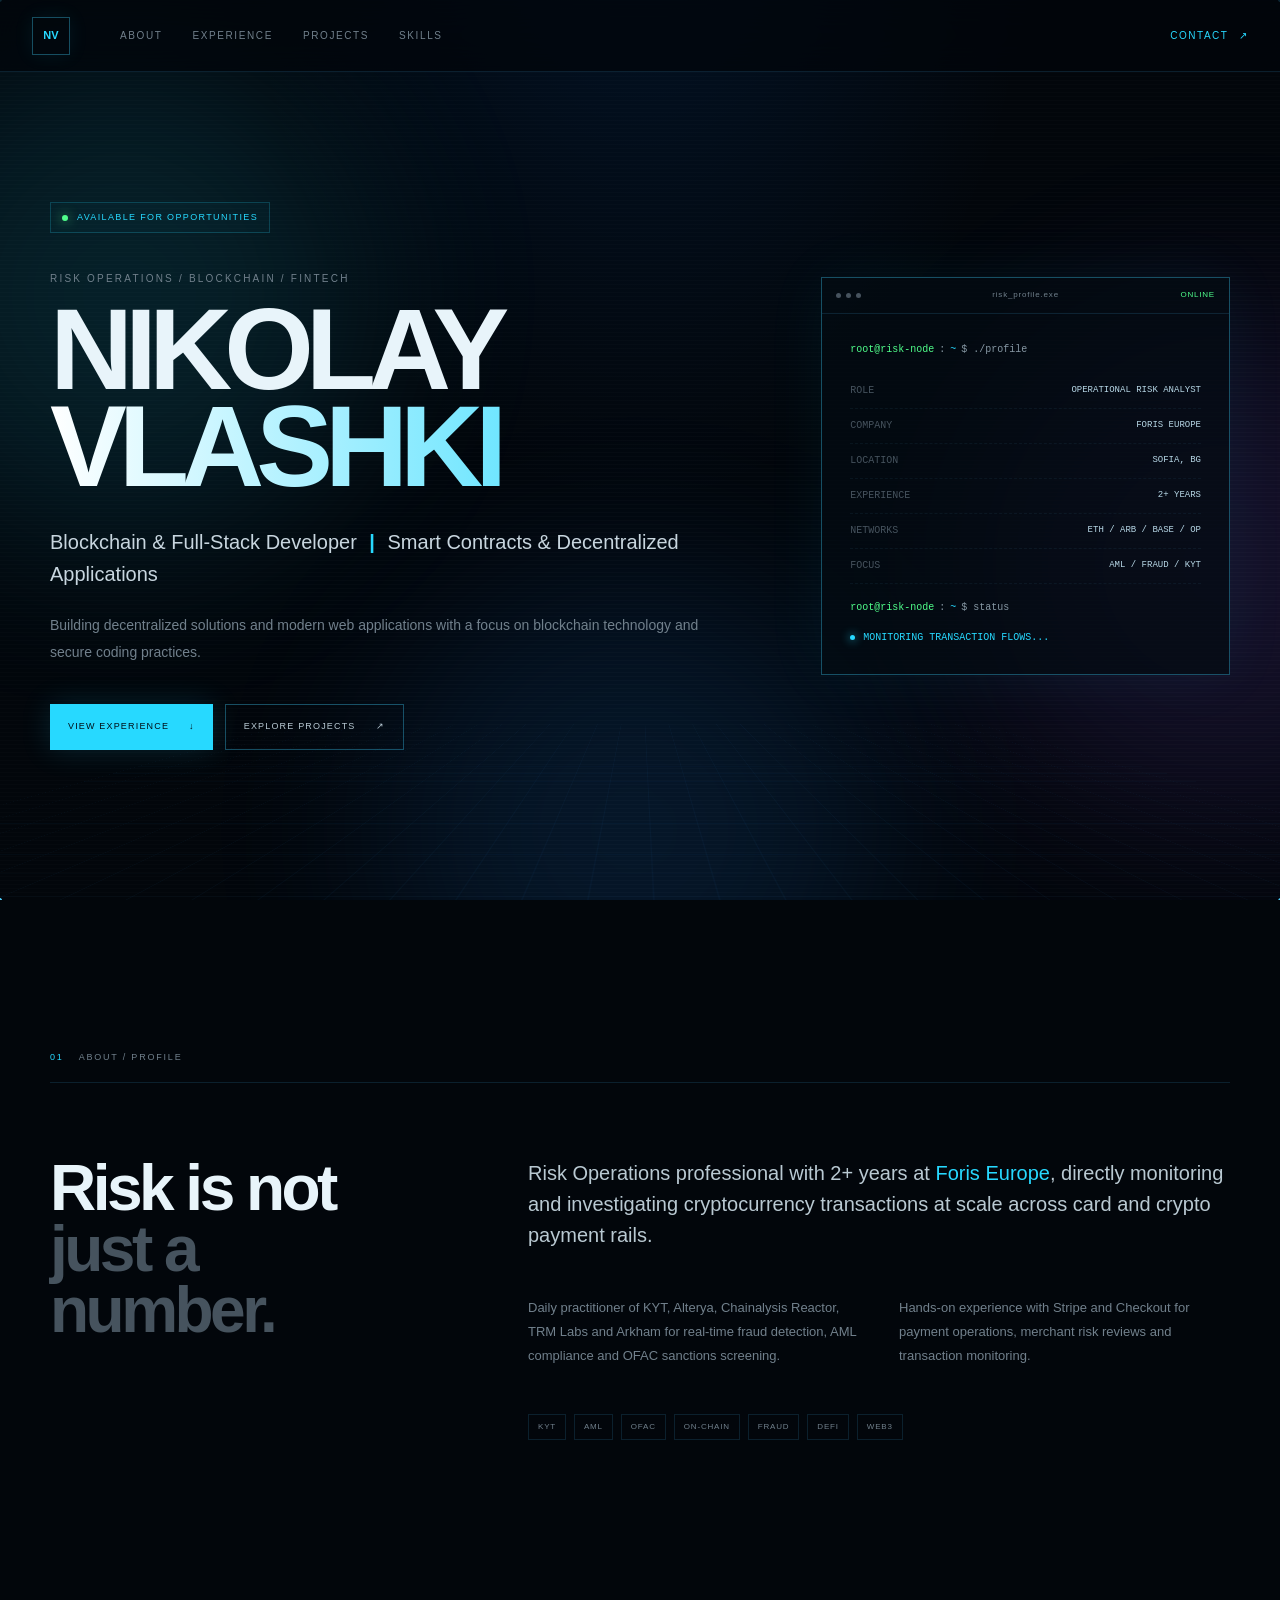
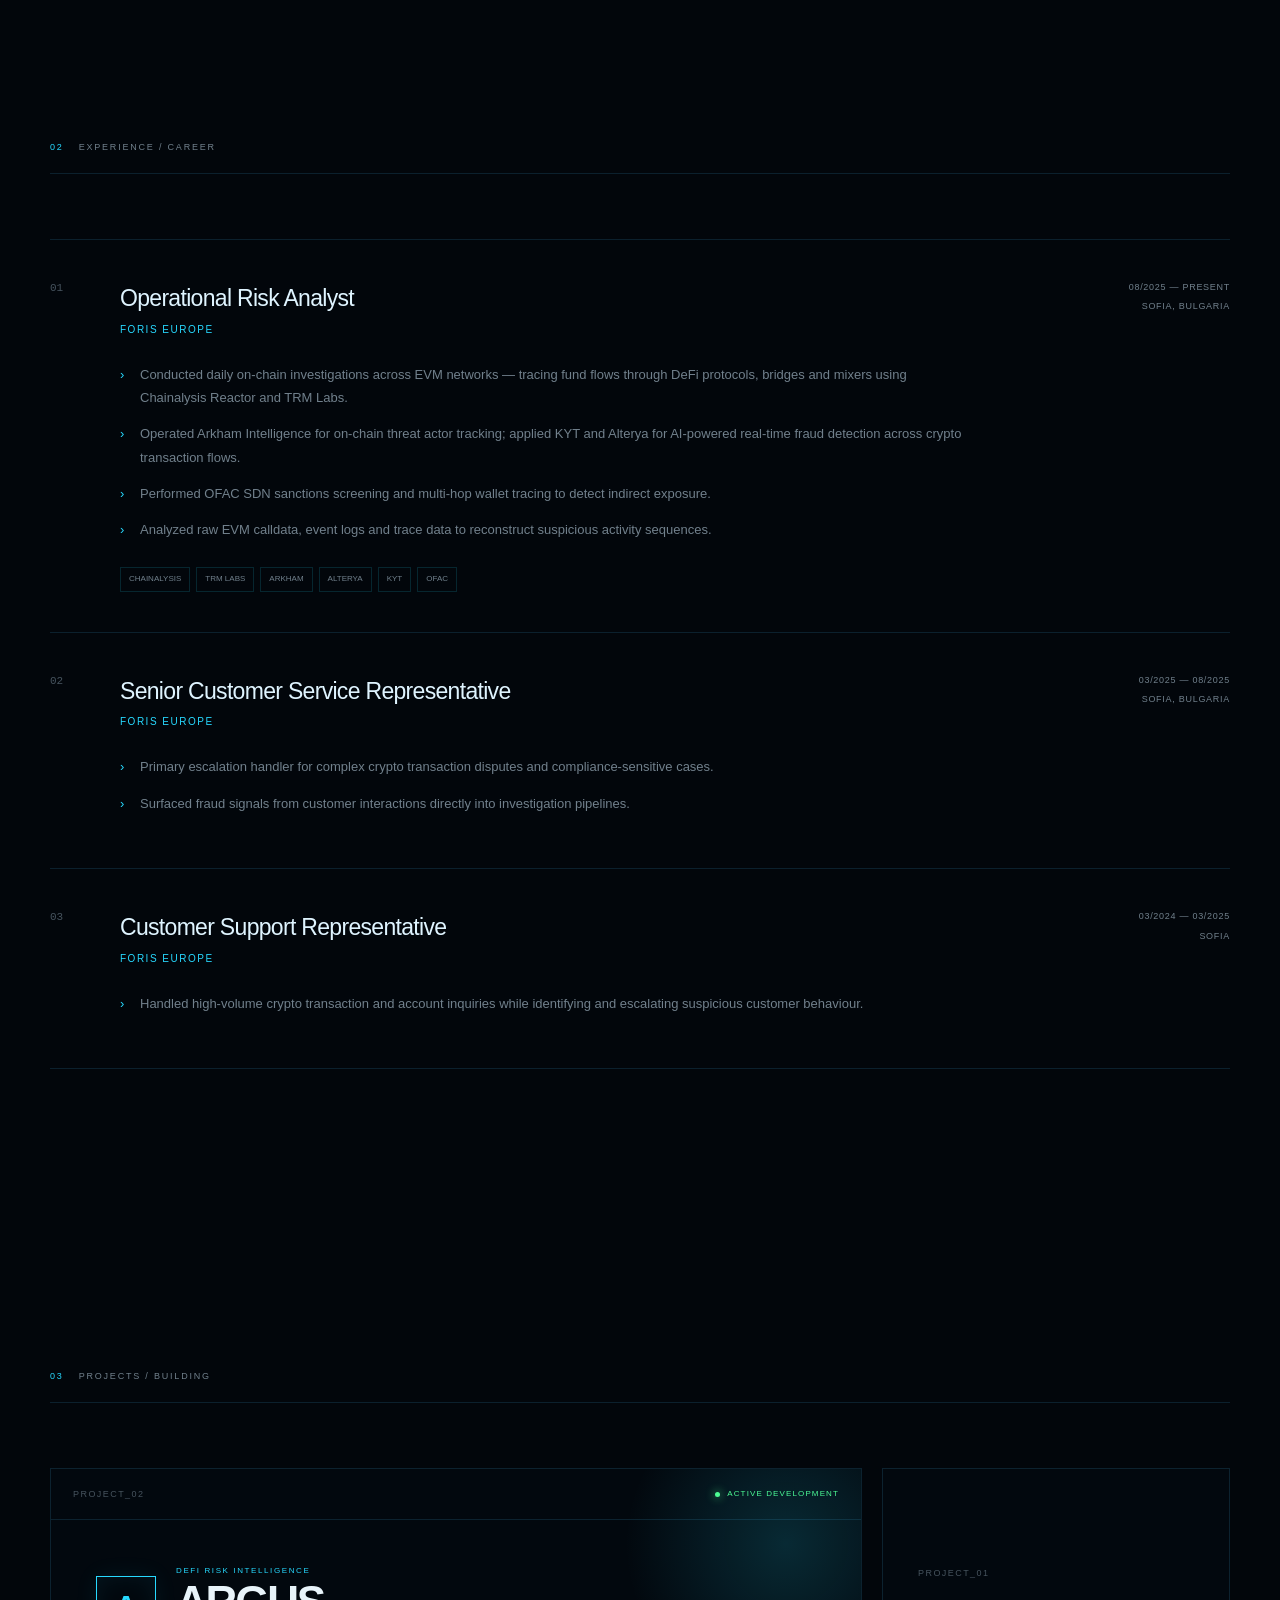
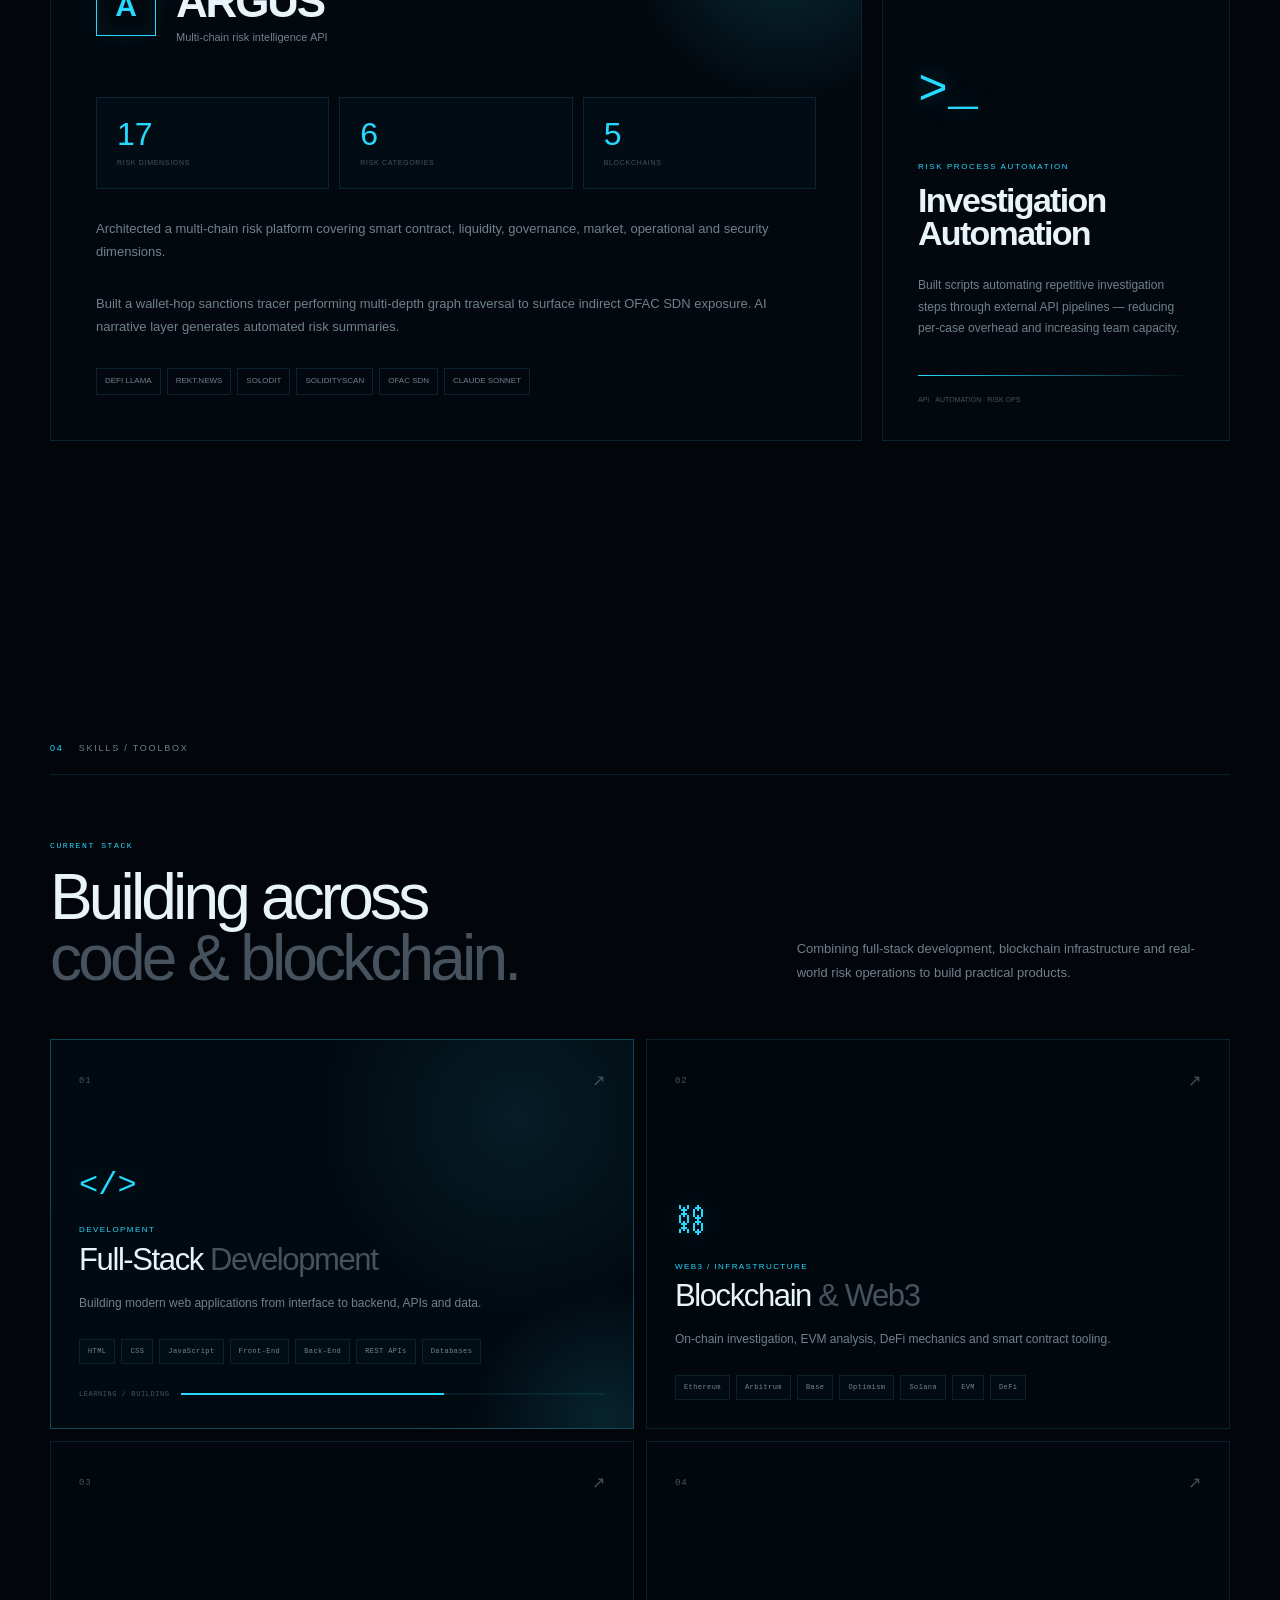
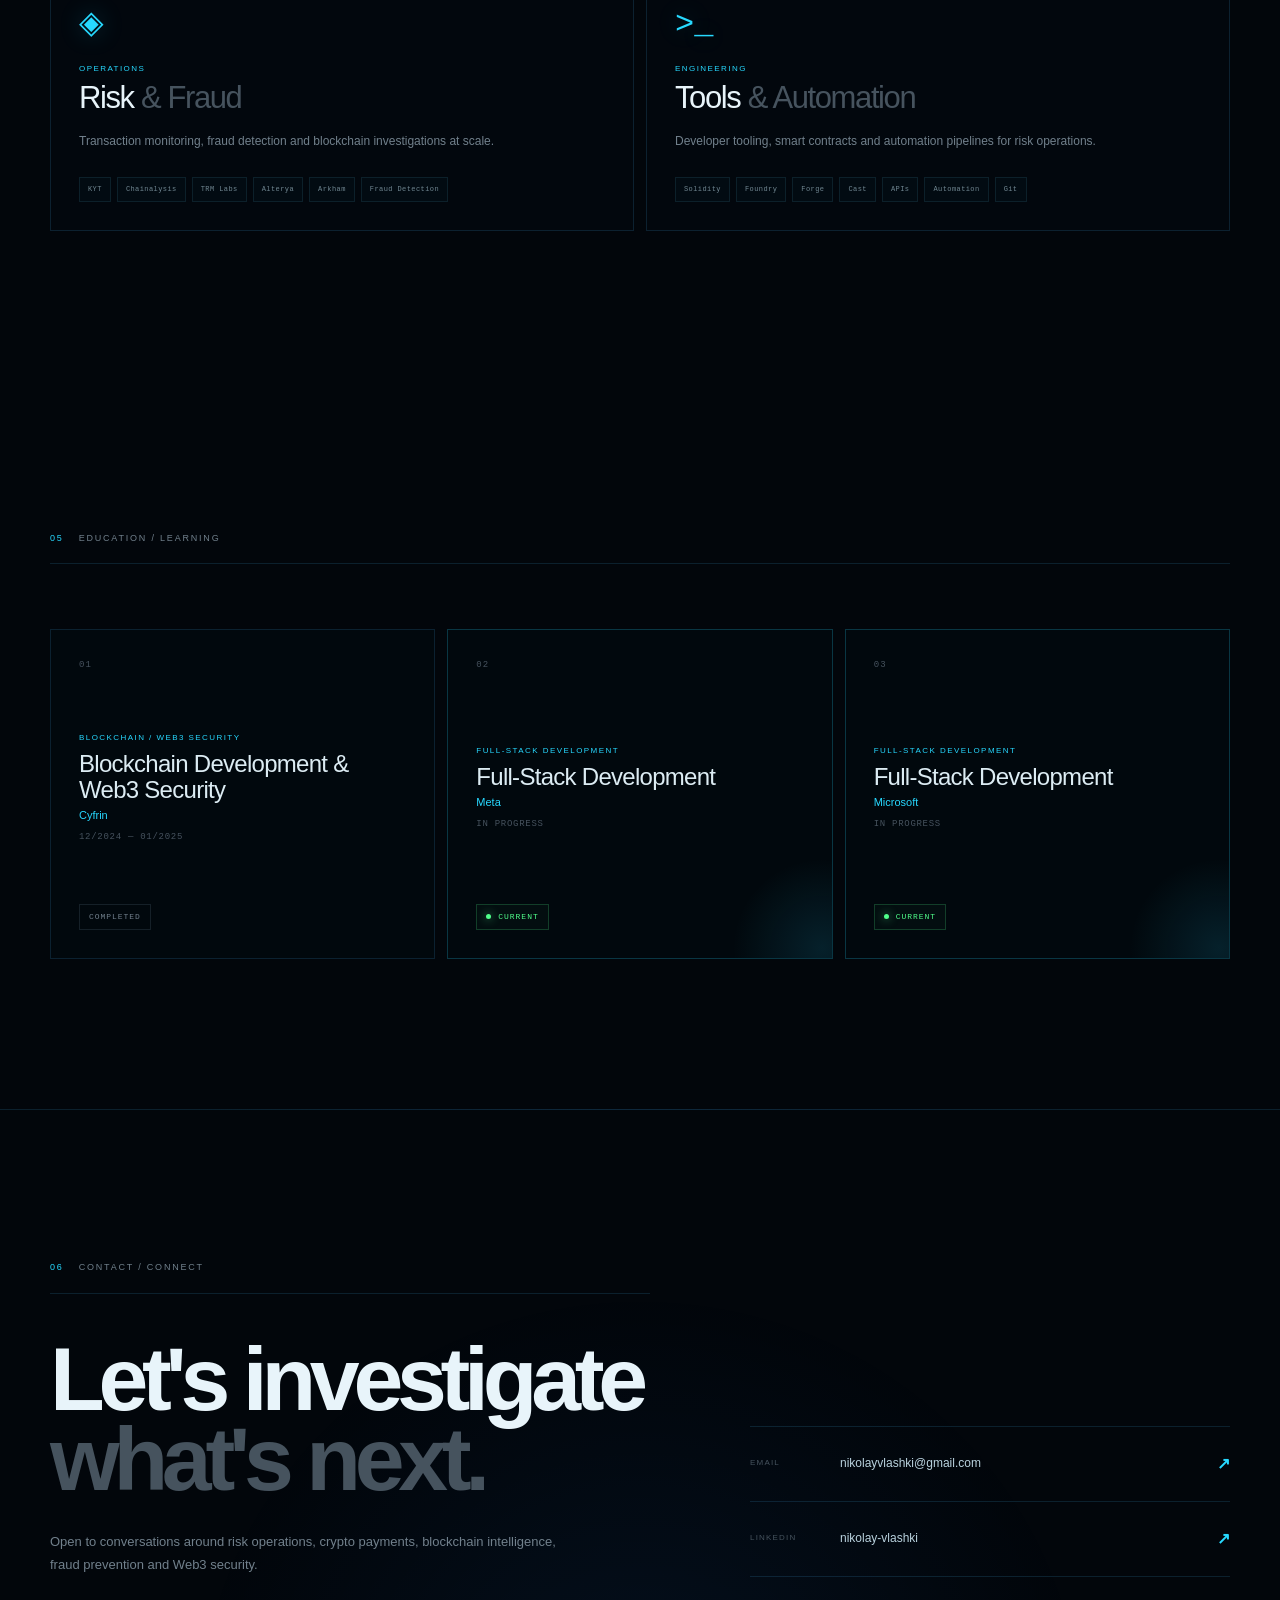
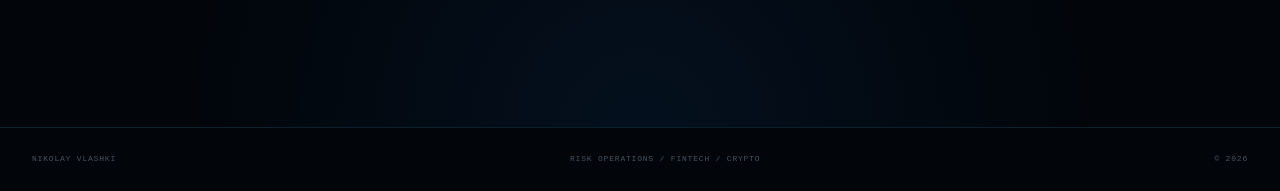
==== commit b9b2498e: "Remove phone number from contact section" ====
--- a/index.html
+++ b/index.html
@@ -1061,24 +1061,7 @@
                             <b>↗</b>
 
                         </a>
-
-
-                        <a
-                            href="tel:+359897823477"
-                            class="contact-row"
-                        >
-
-                            <span>PHONE</span>
-
-                            <strong>
-                                +359 897 823 477
-                            </strong>
-
-                            <b>↗</b>
-
-                        </a>
-
-
+                        
                         <a
                             href="https://www.linkedin.com/in/nikolay-vlashki-5bb79b2b0/"
                             target="_blank"
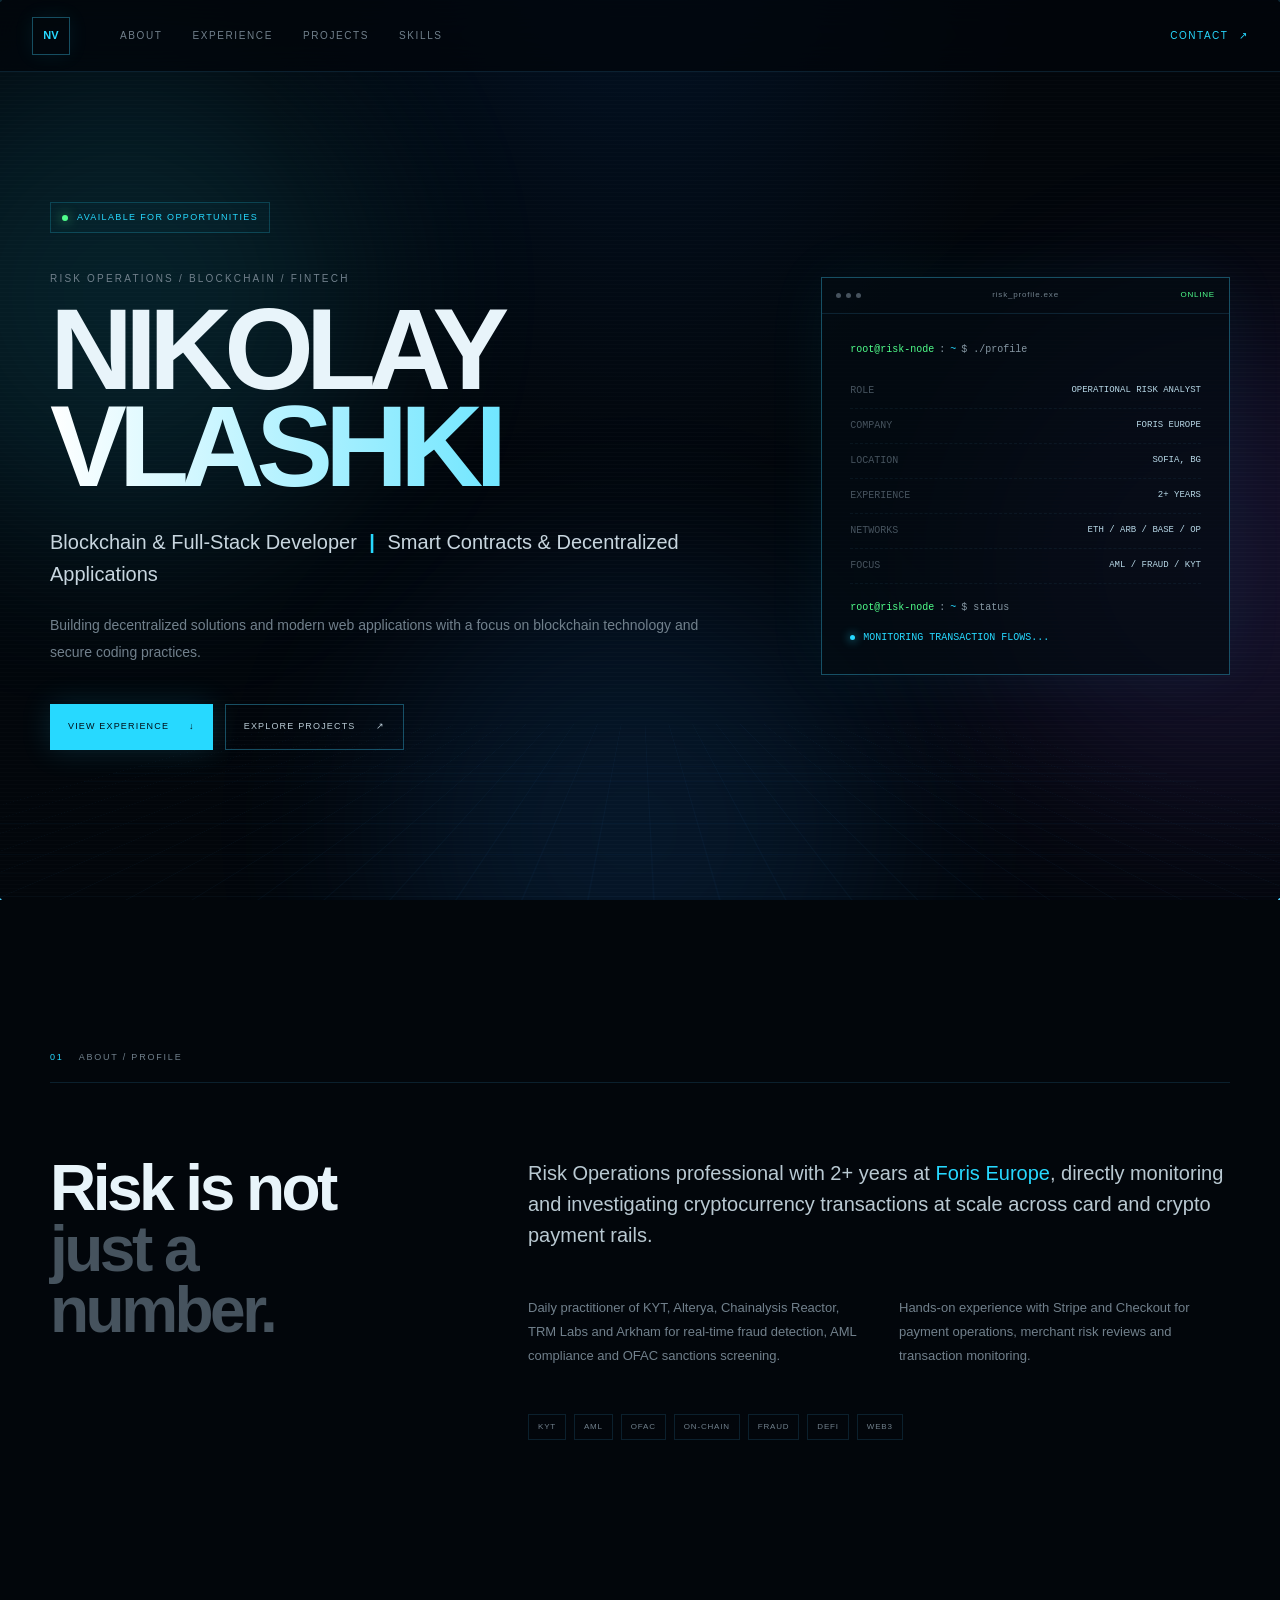
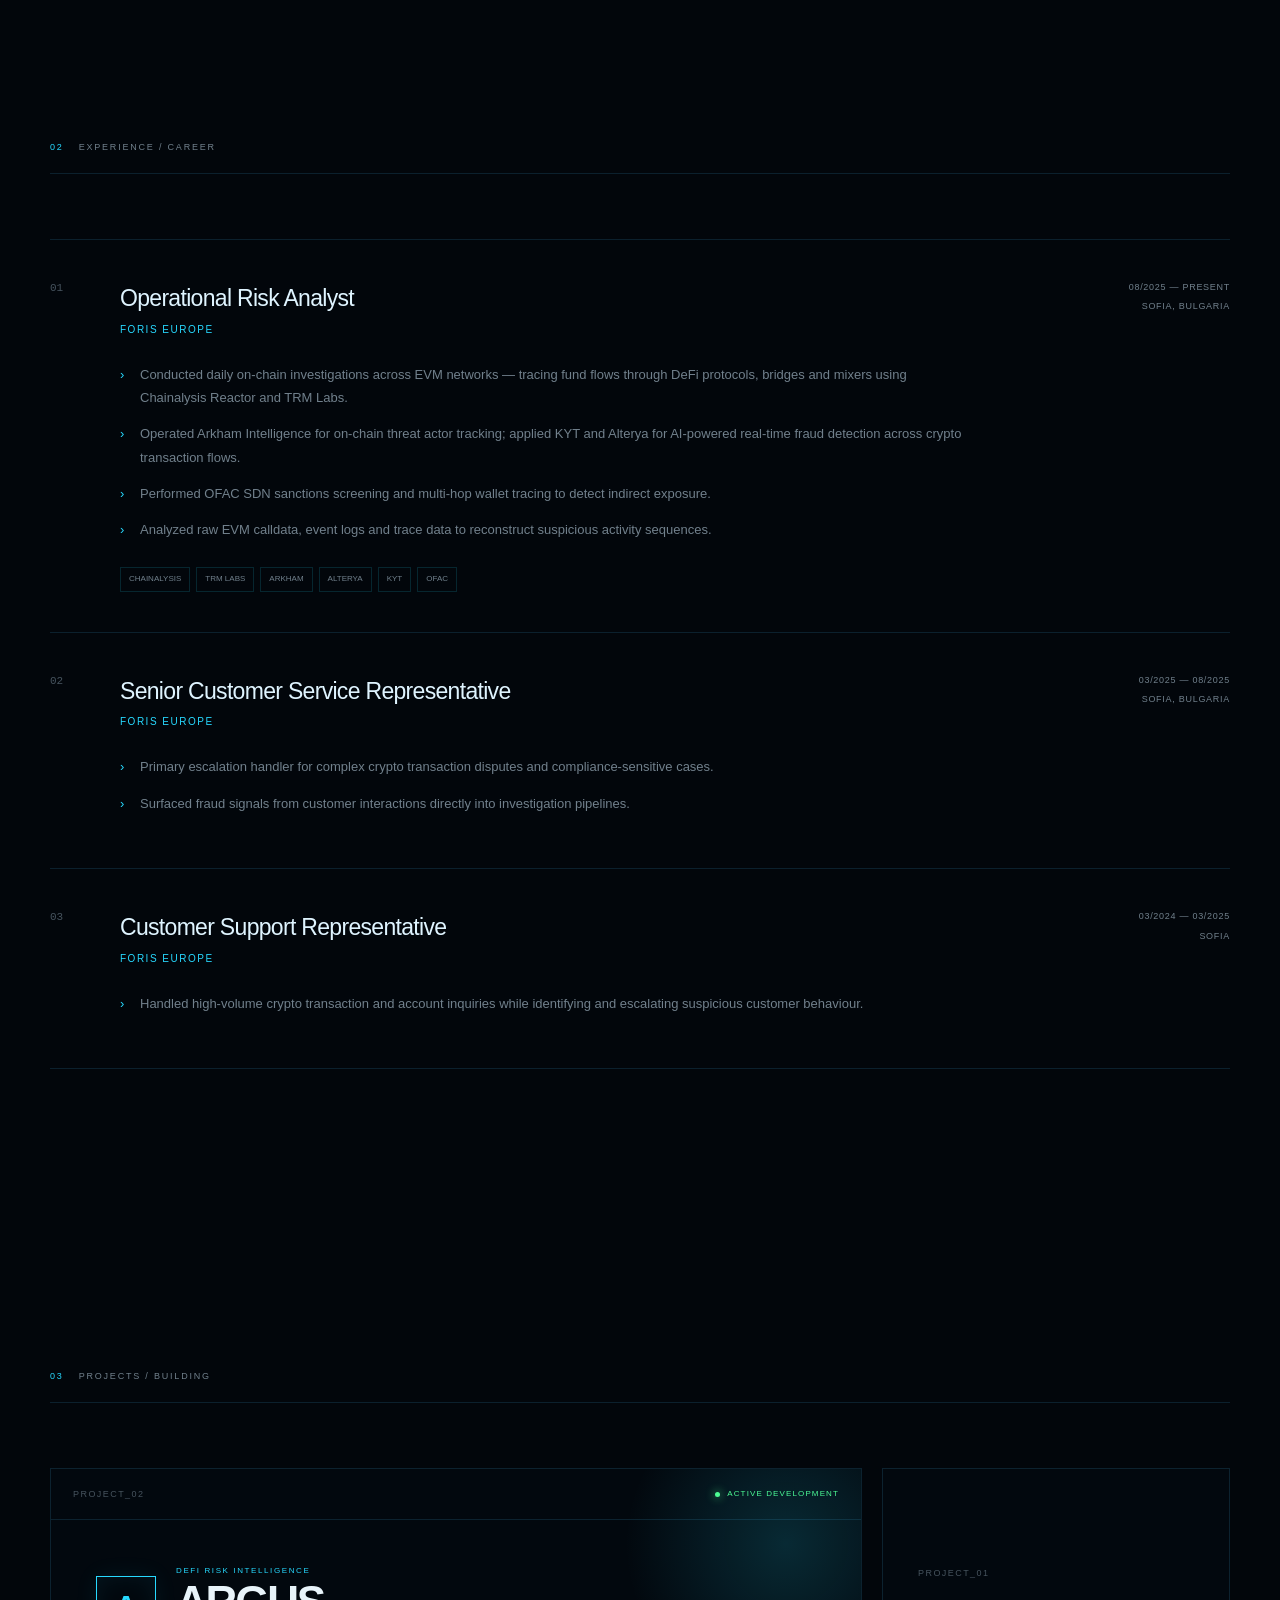
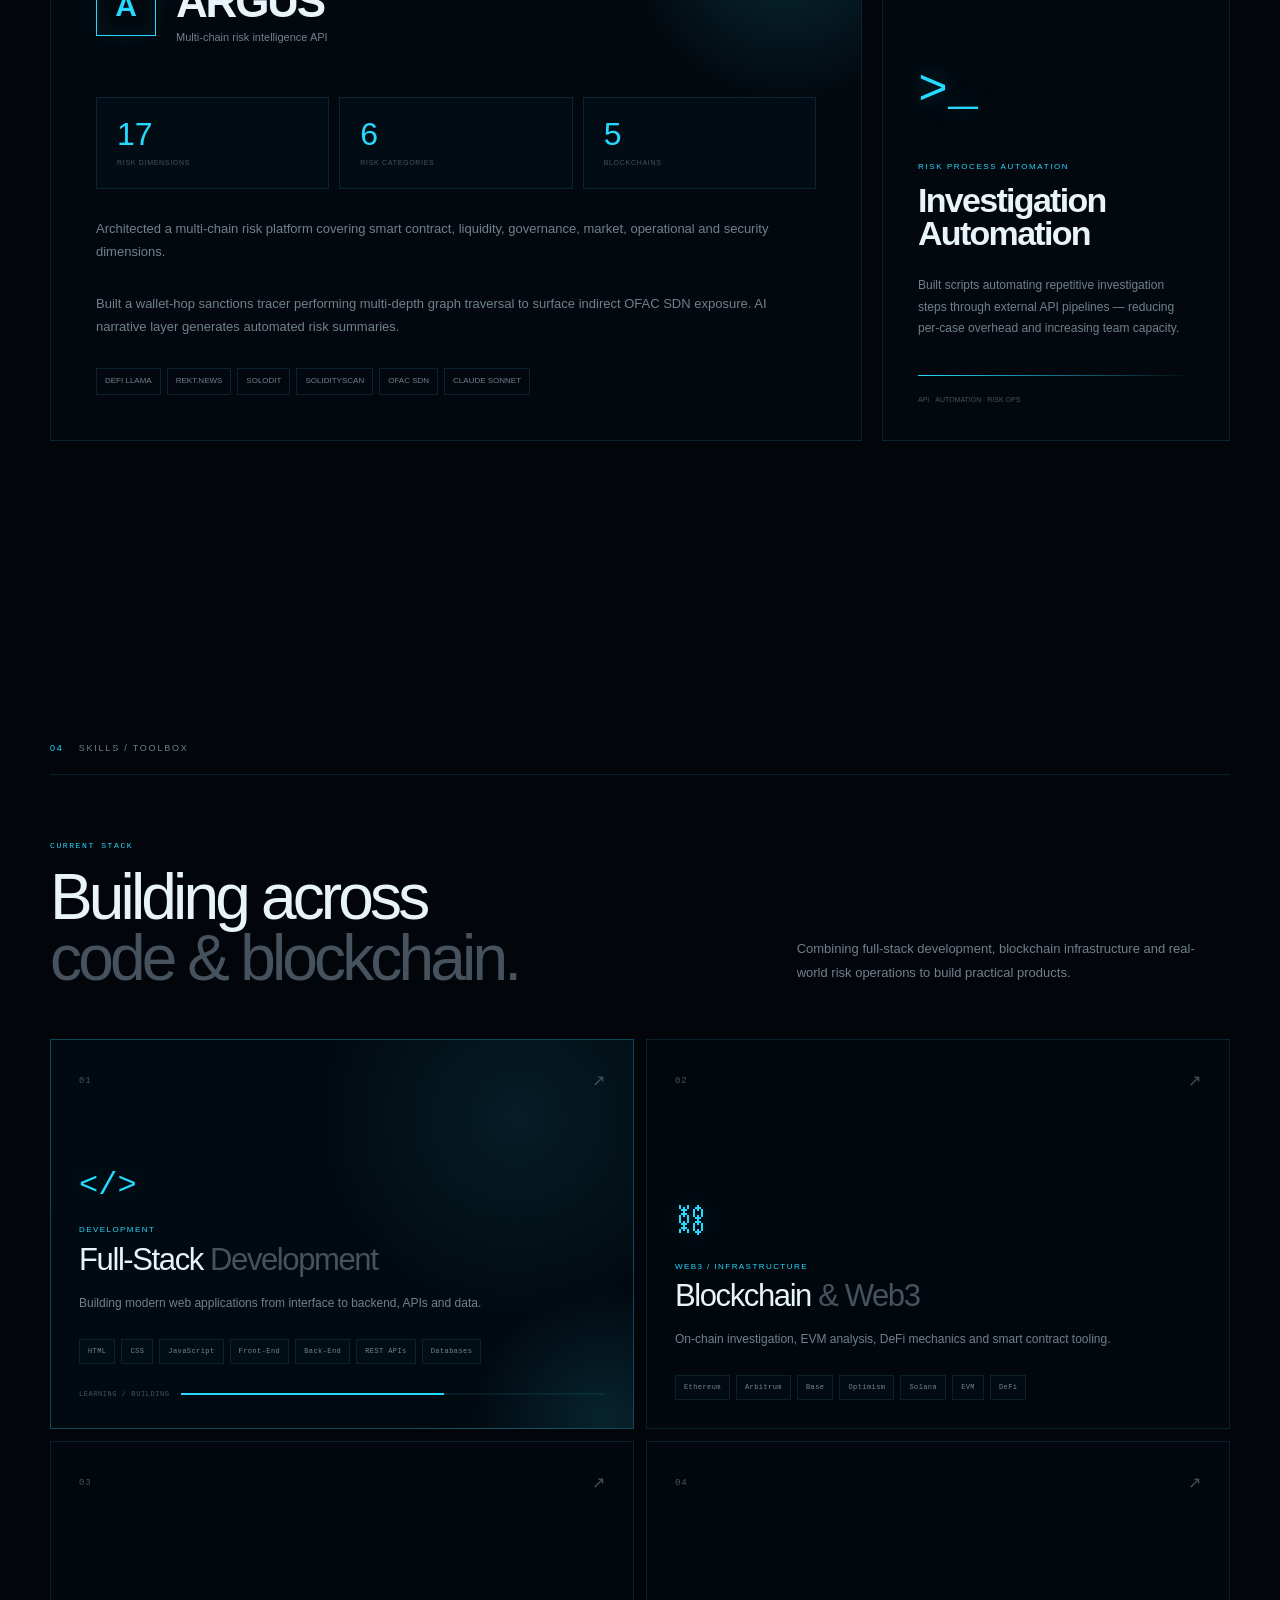
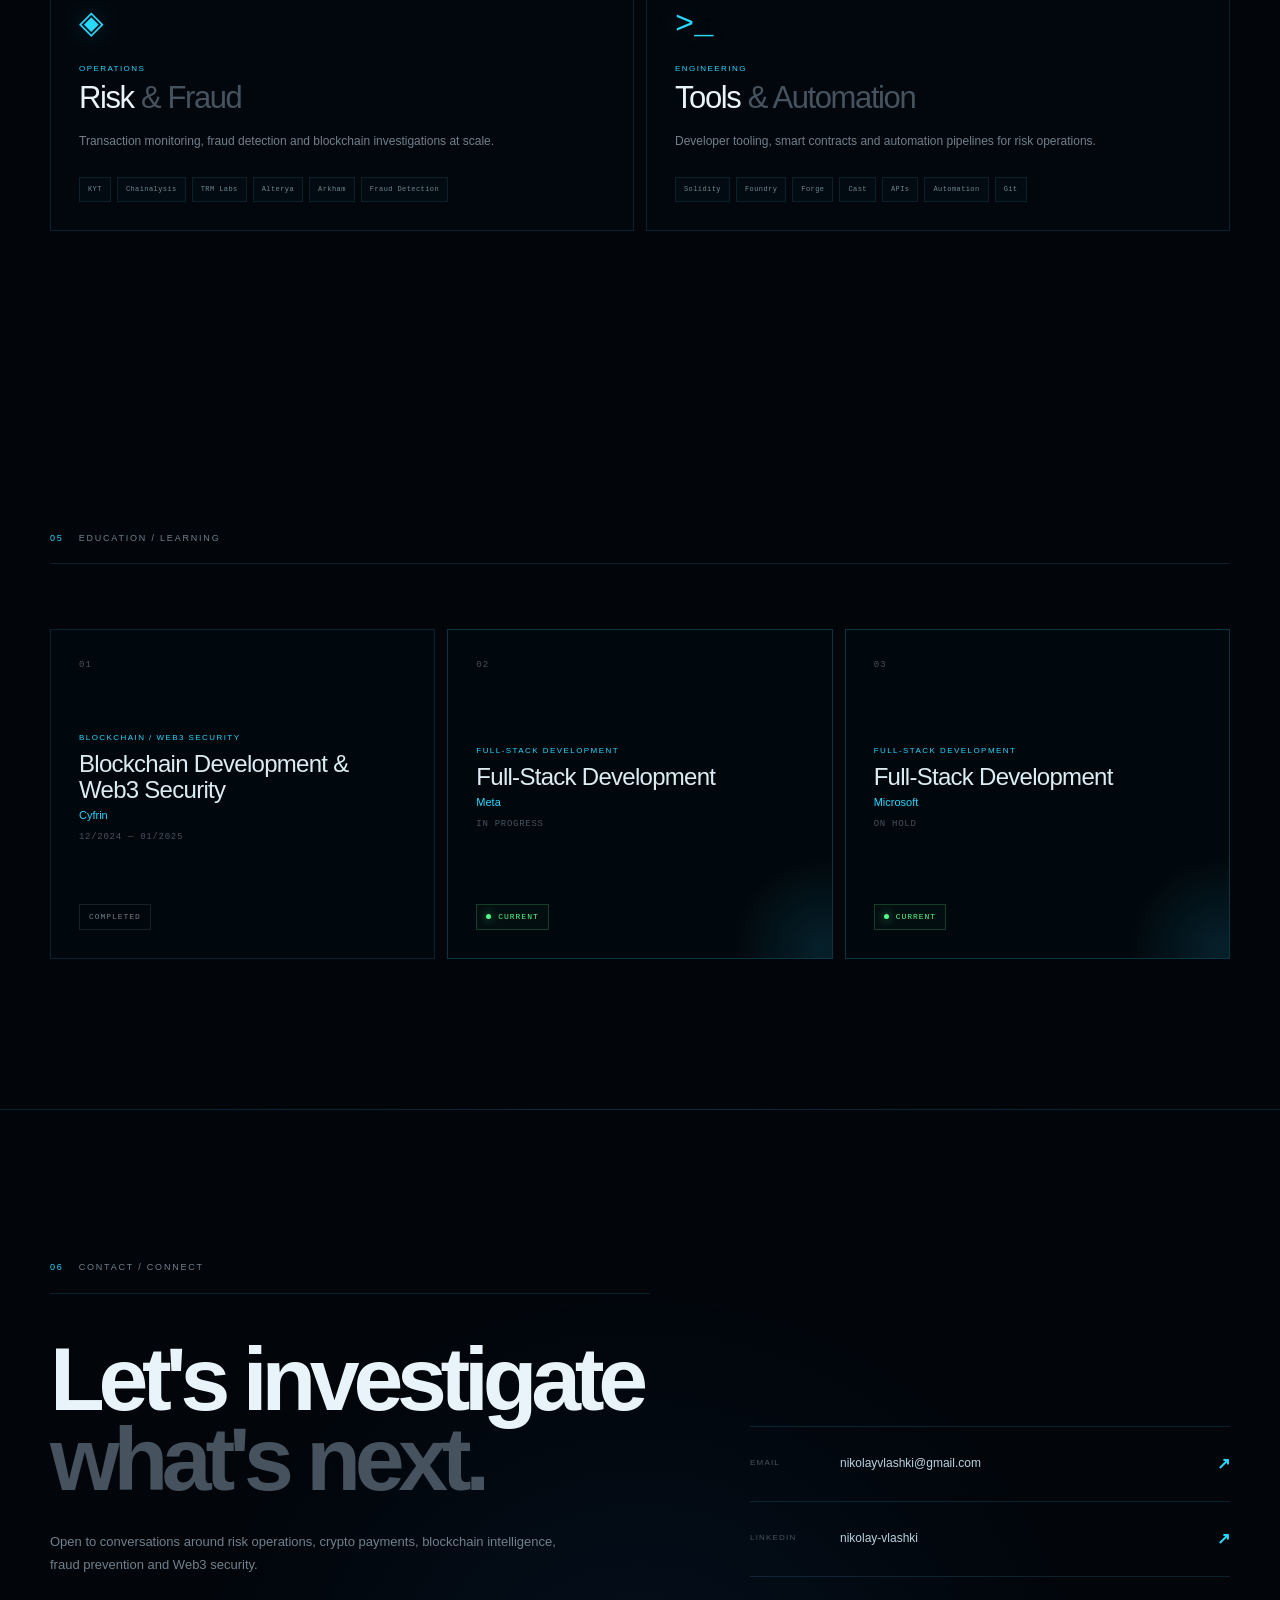
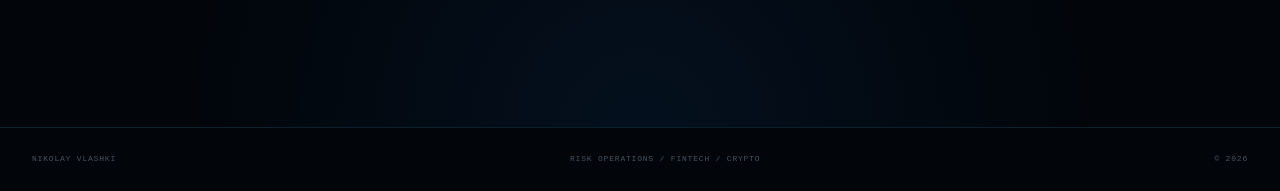
==== commit 3a57d0fa: "Changed the education about Microsoft" ====
--- a/index.html
+++ b/index.html
@@ -996,7 +996,7 @@
                 </p>
 
                 <div class="education-date">
-                    IN PROGRESS
+                    ON HOLD
                 </div>
 
             </div>
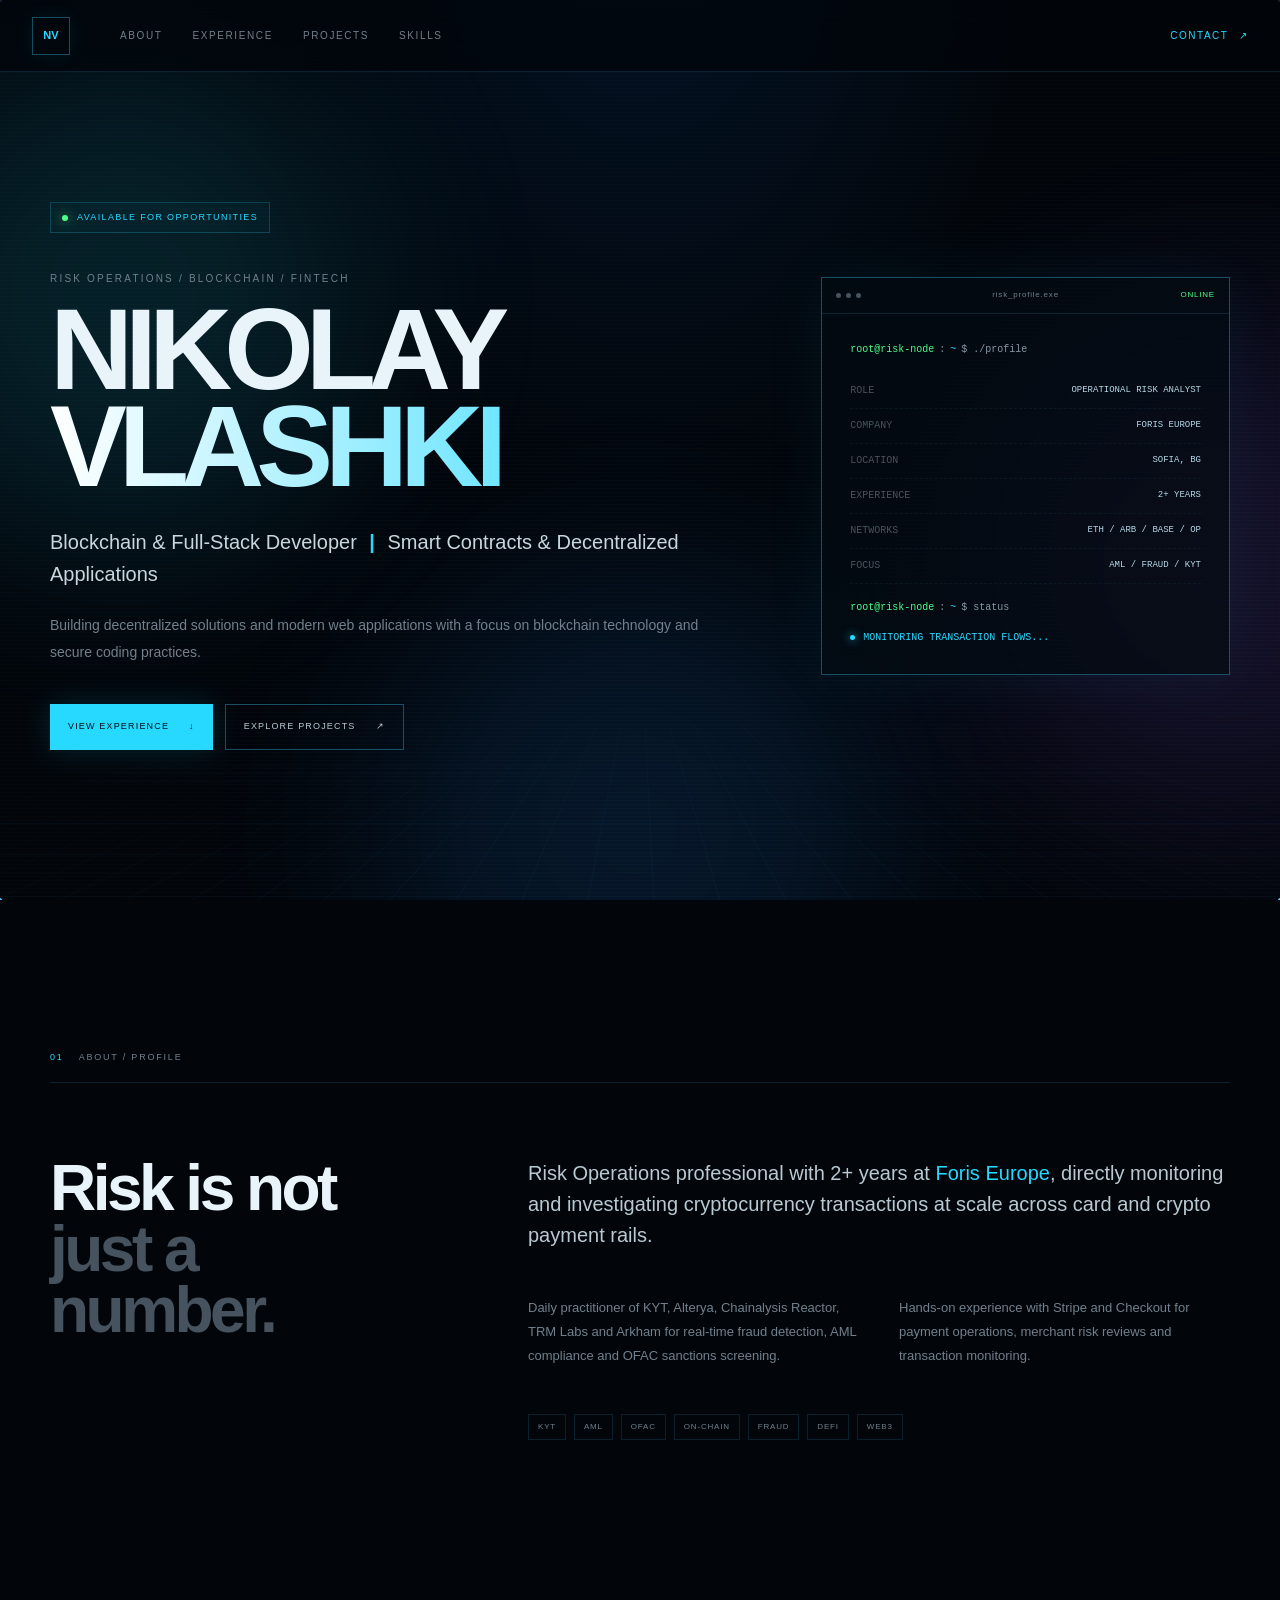
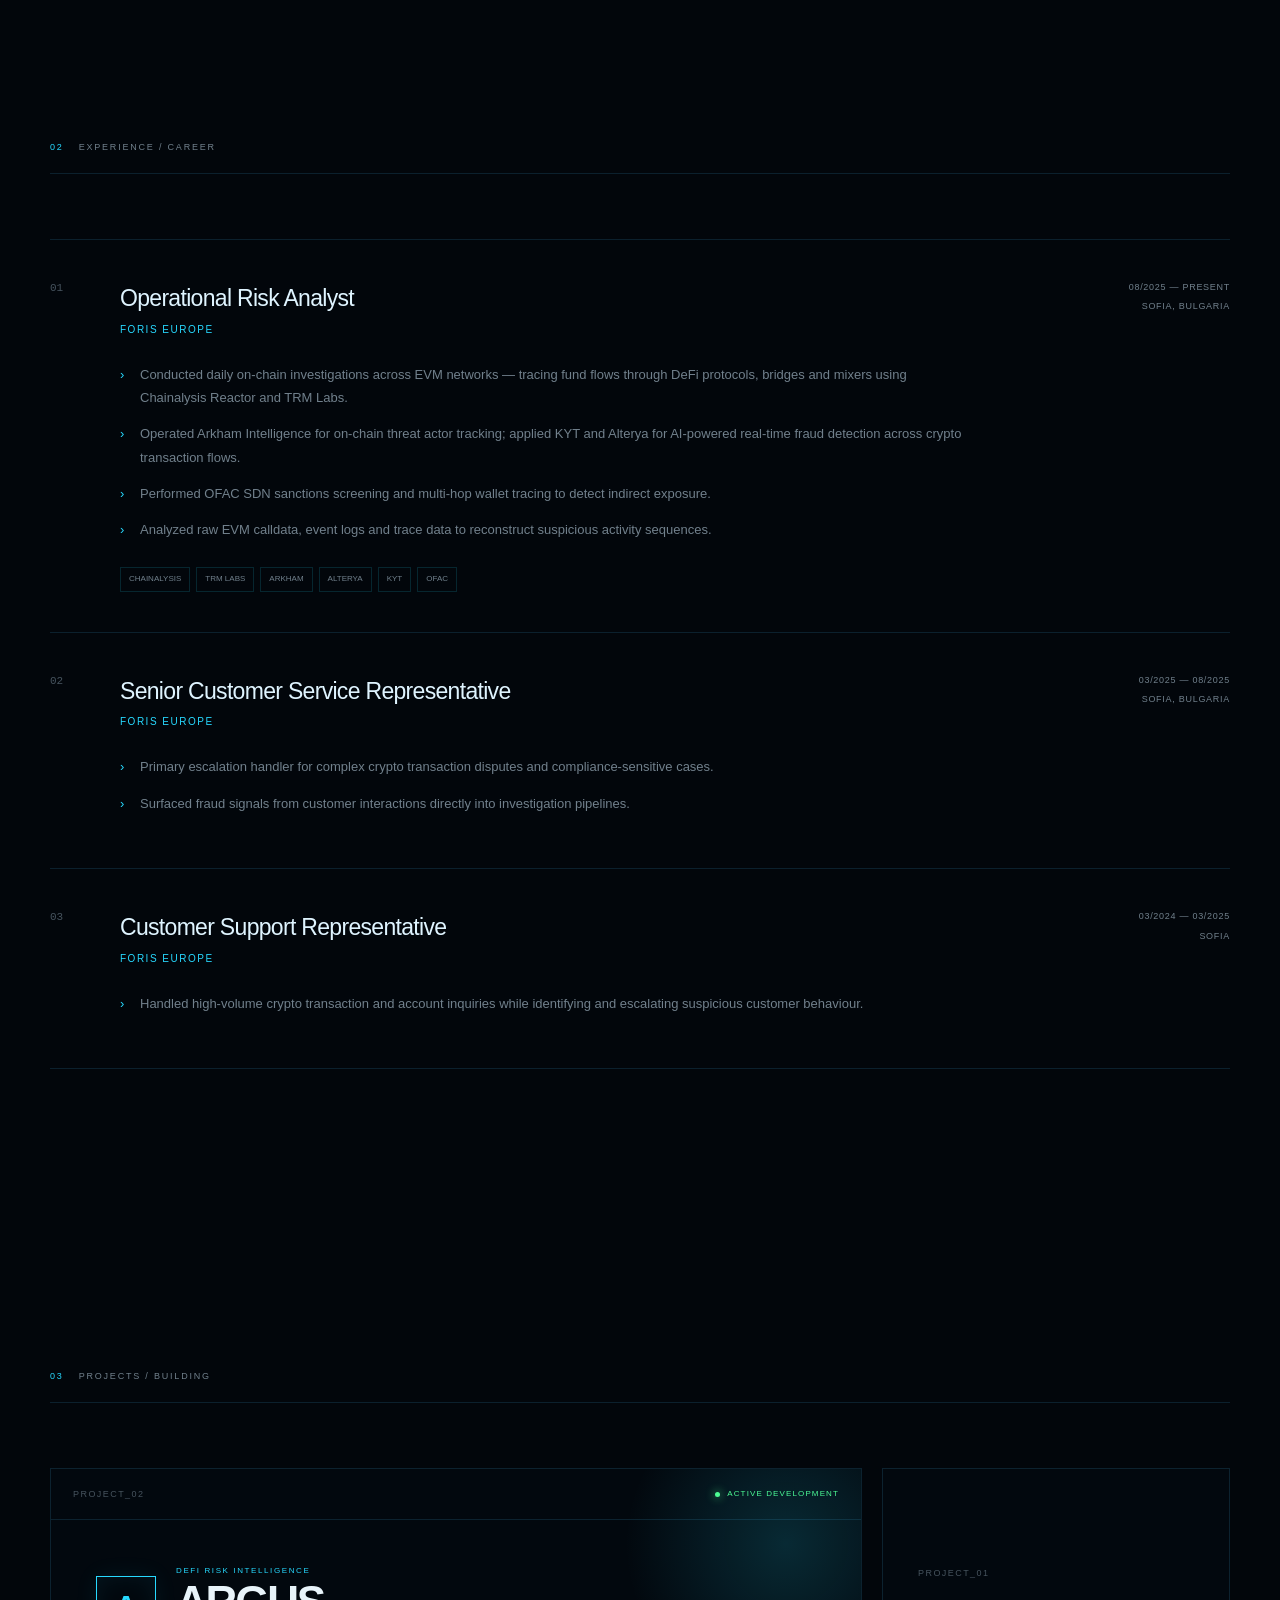
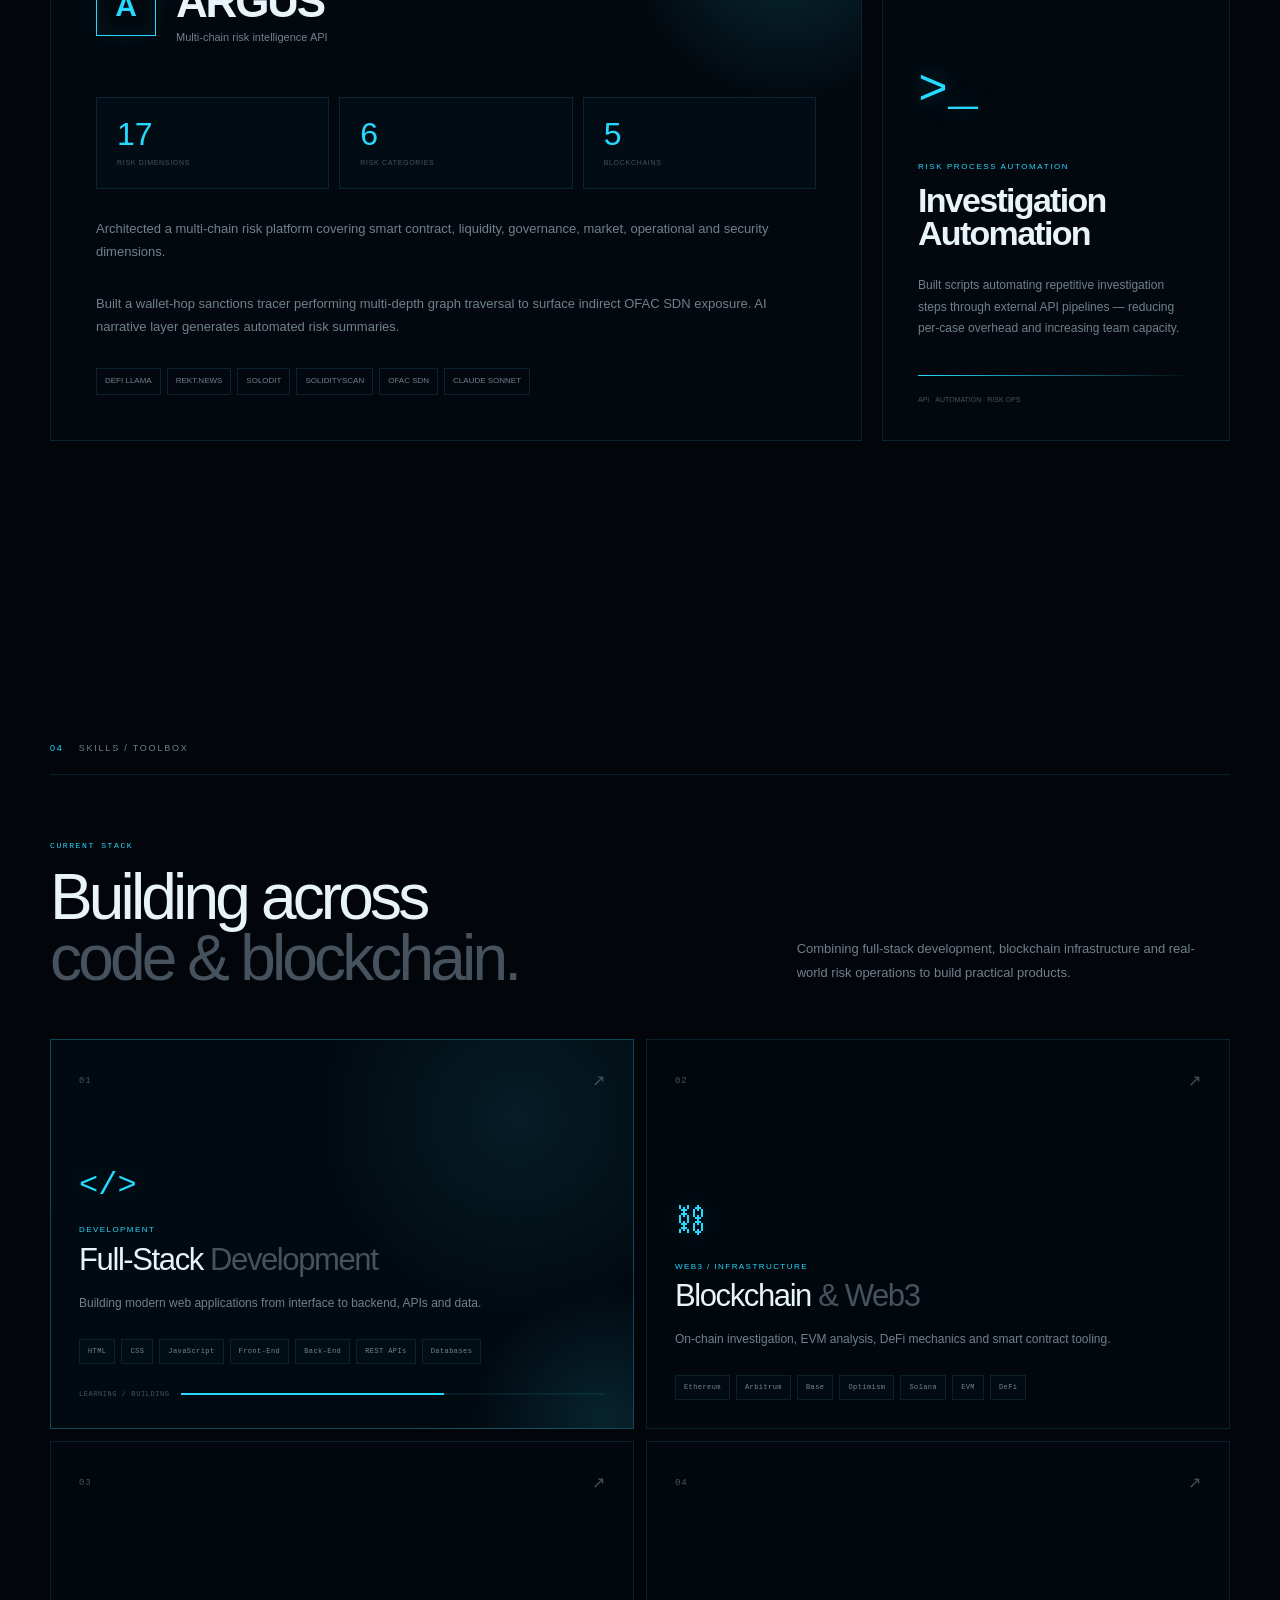
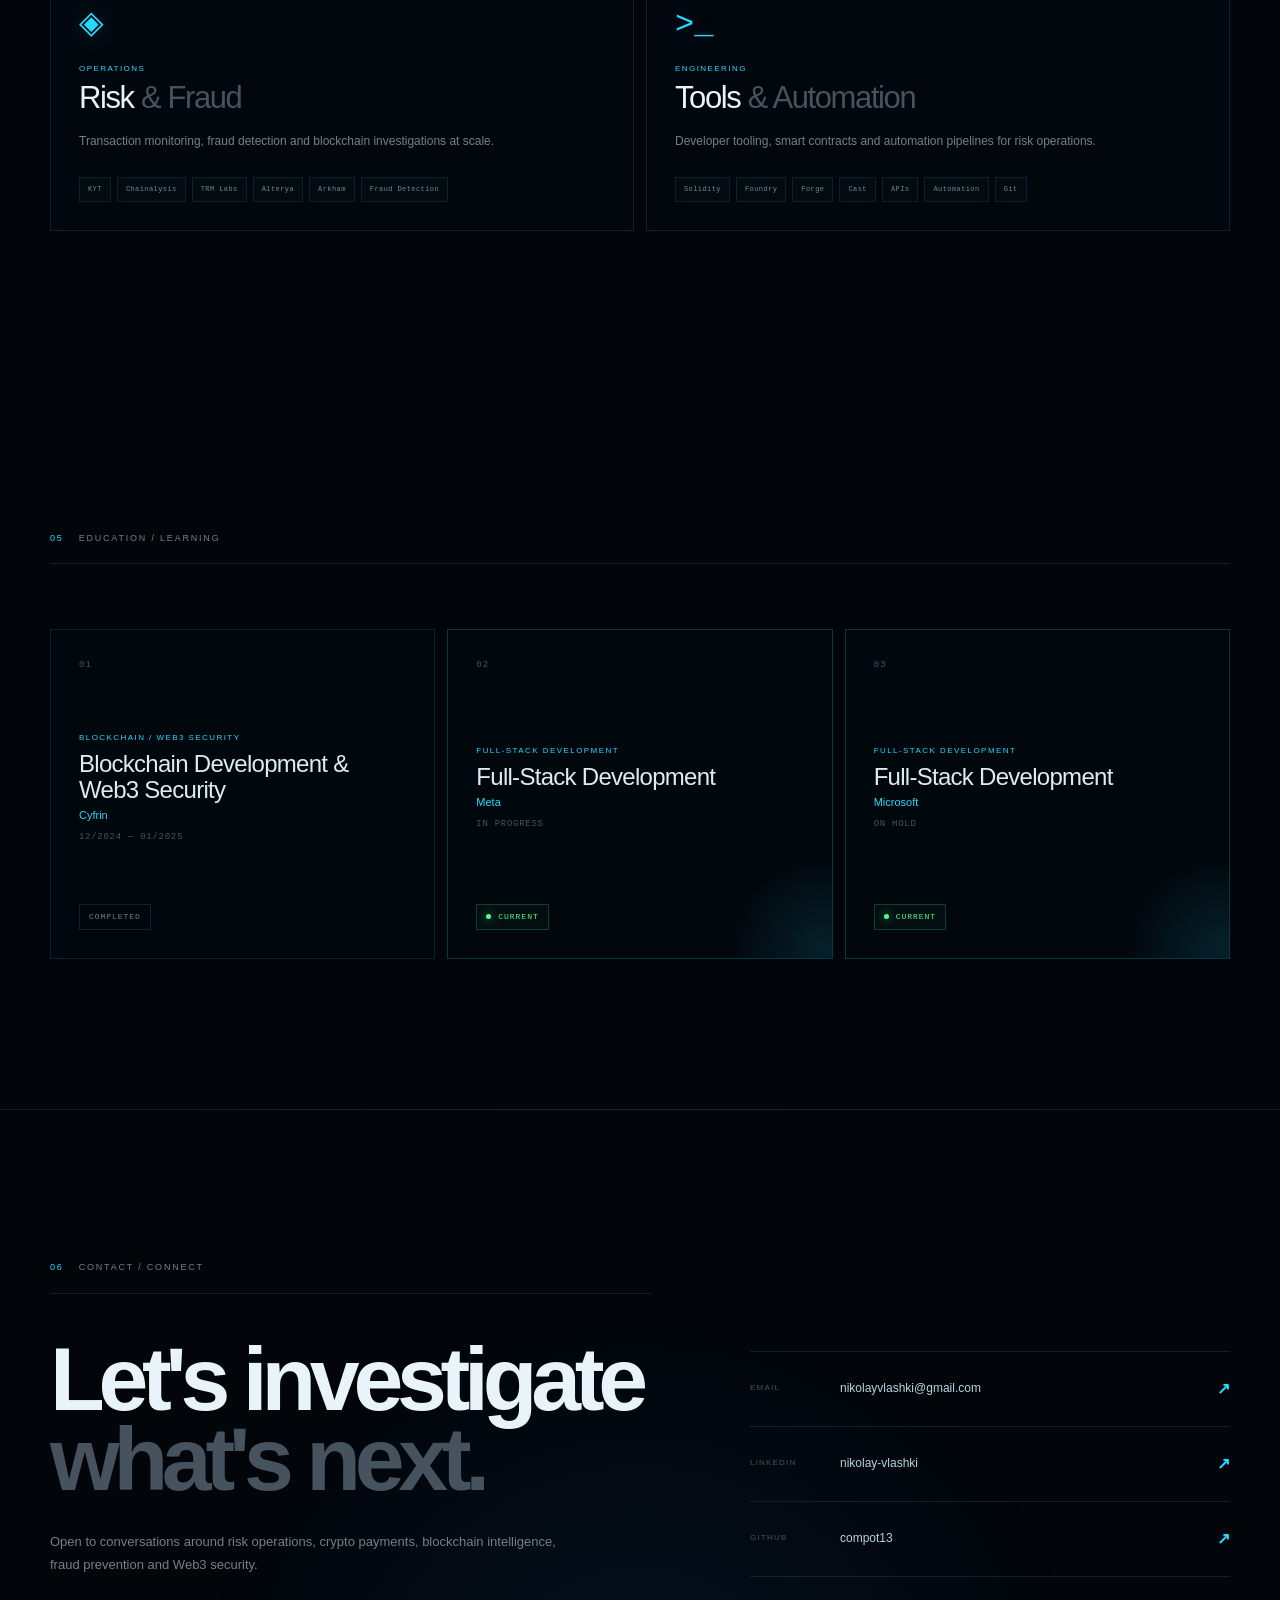
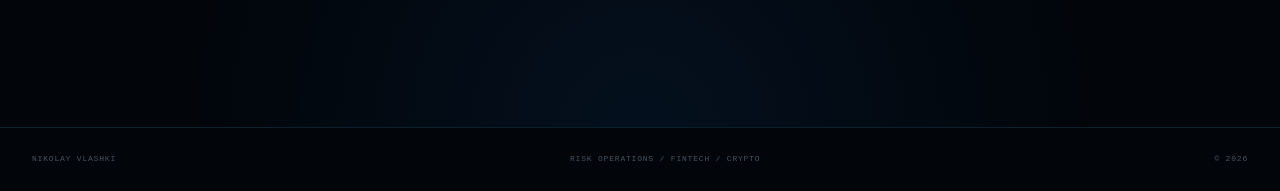
==== commit 5f1e4e87: "Add Github link to contact section" ====
--- a/index.html
+++ b/index.html
@@ -1079,6 +1079,23 @@
 
                         </a>
 
+                        <a
+                            href="https://github.com/compot13"
+                            target="_blank"
+                            rel="noopener"
+                            class="contact-row"
+                        >
+
+                            <span>GITHUB</span>
+
+                            <strong>
+                                compot13
+                            </strong>
+
+                            <b>↗</b>
+
+                        </a>
+
                     </div>
 
                 </div>
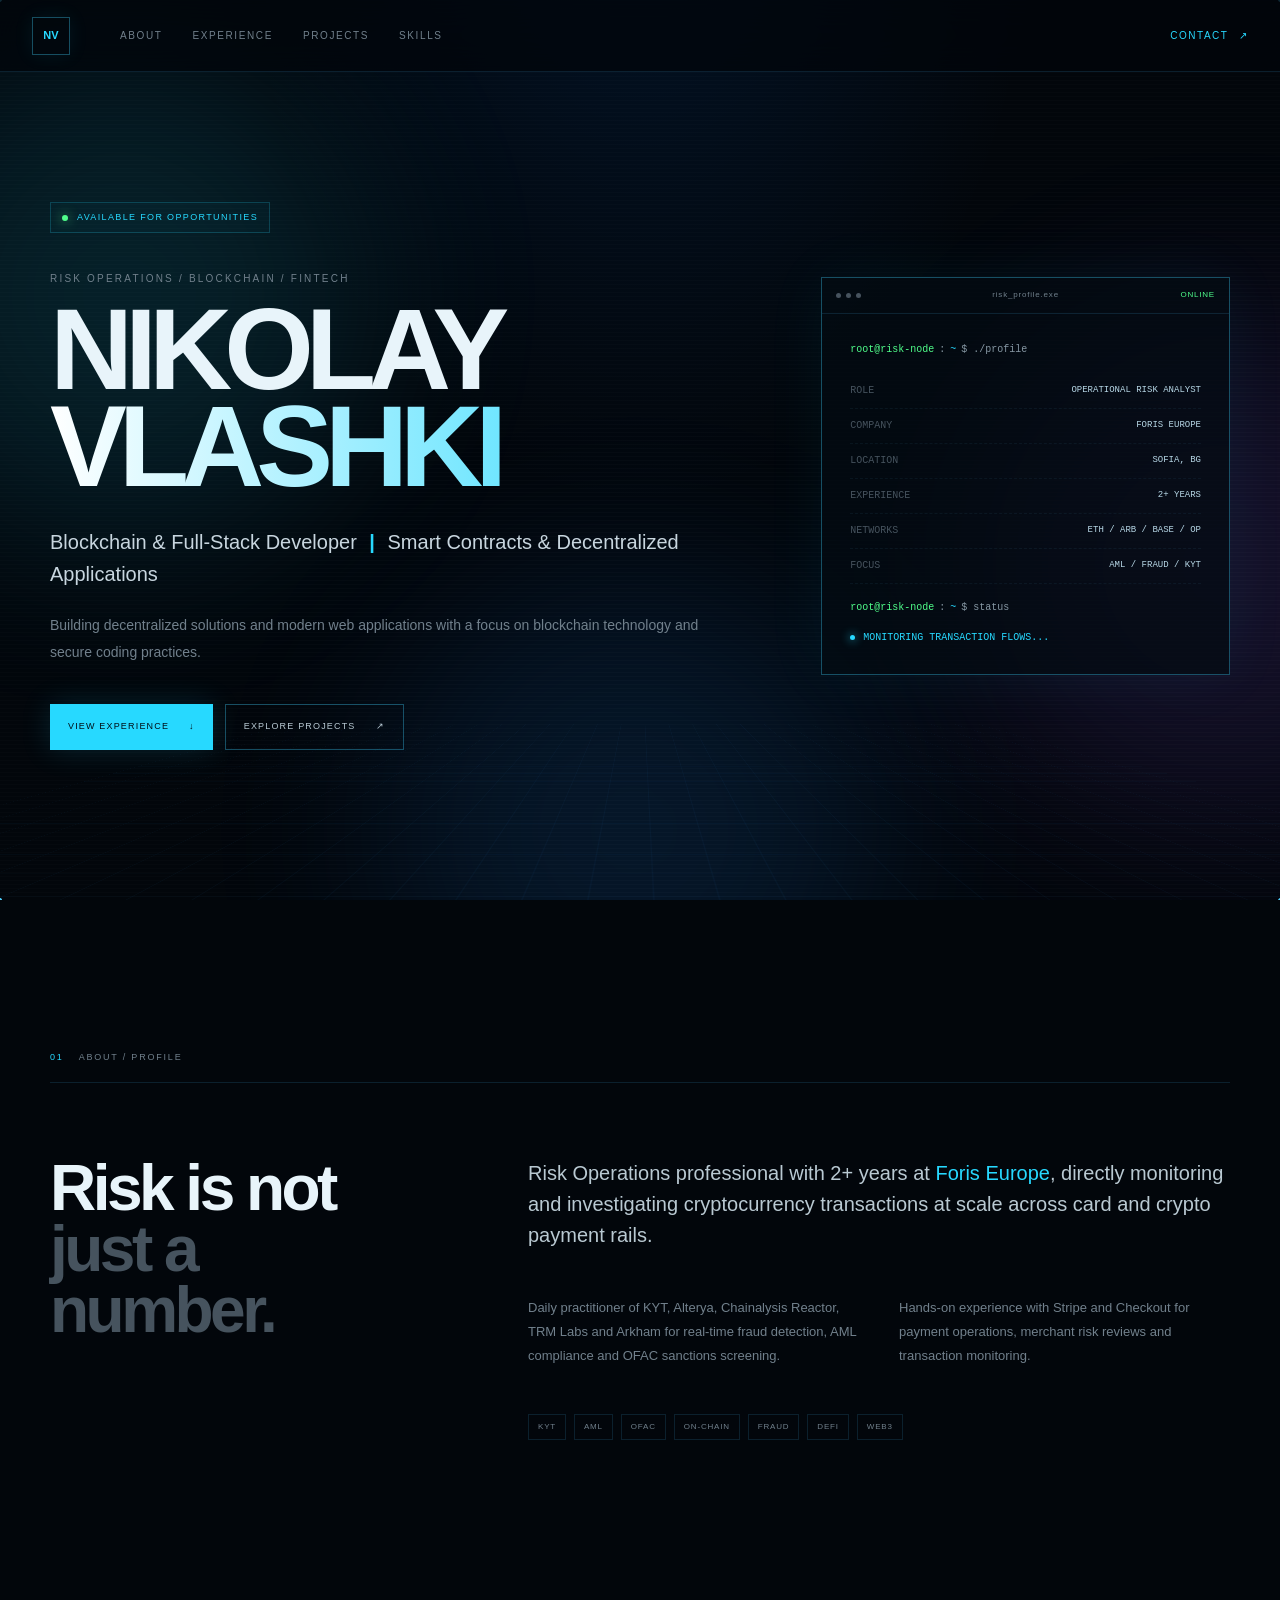
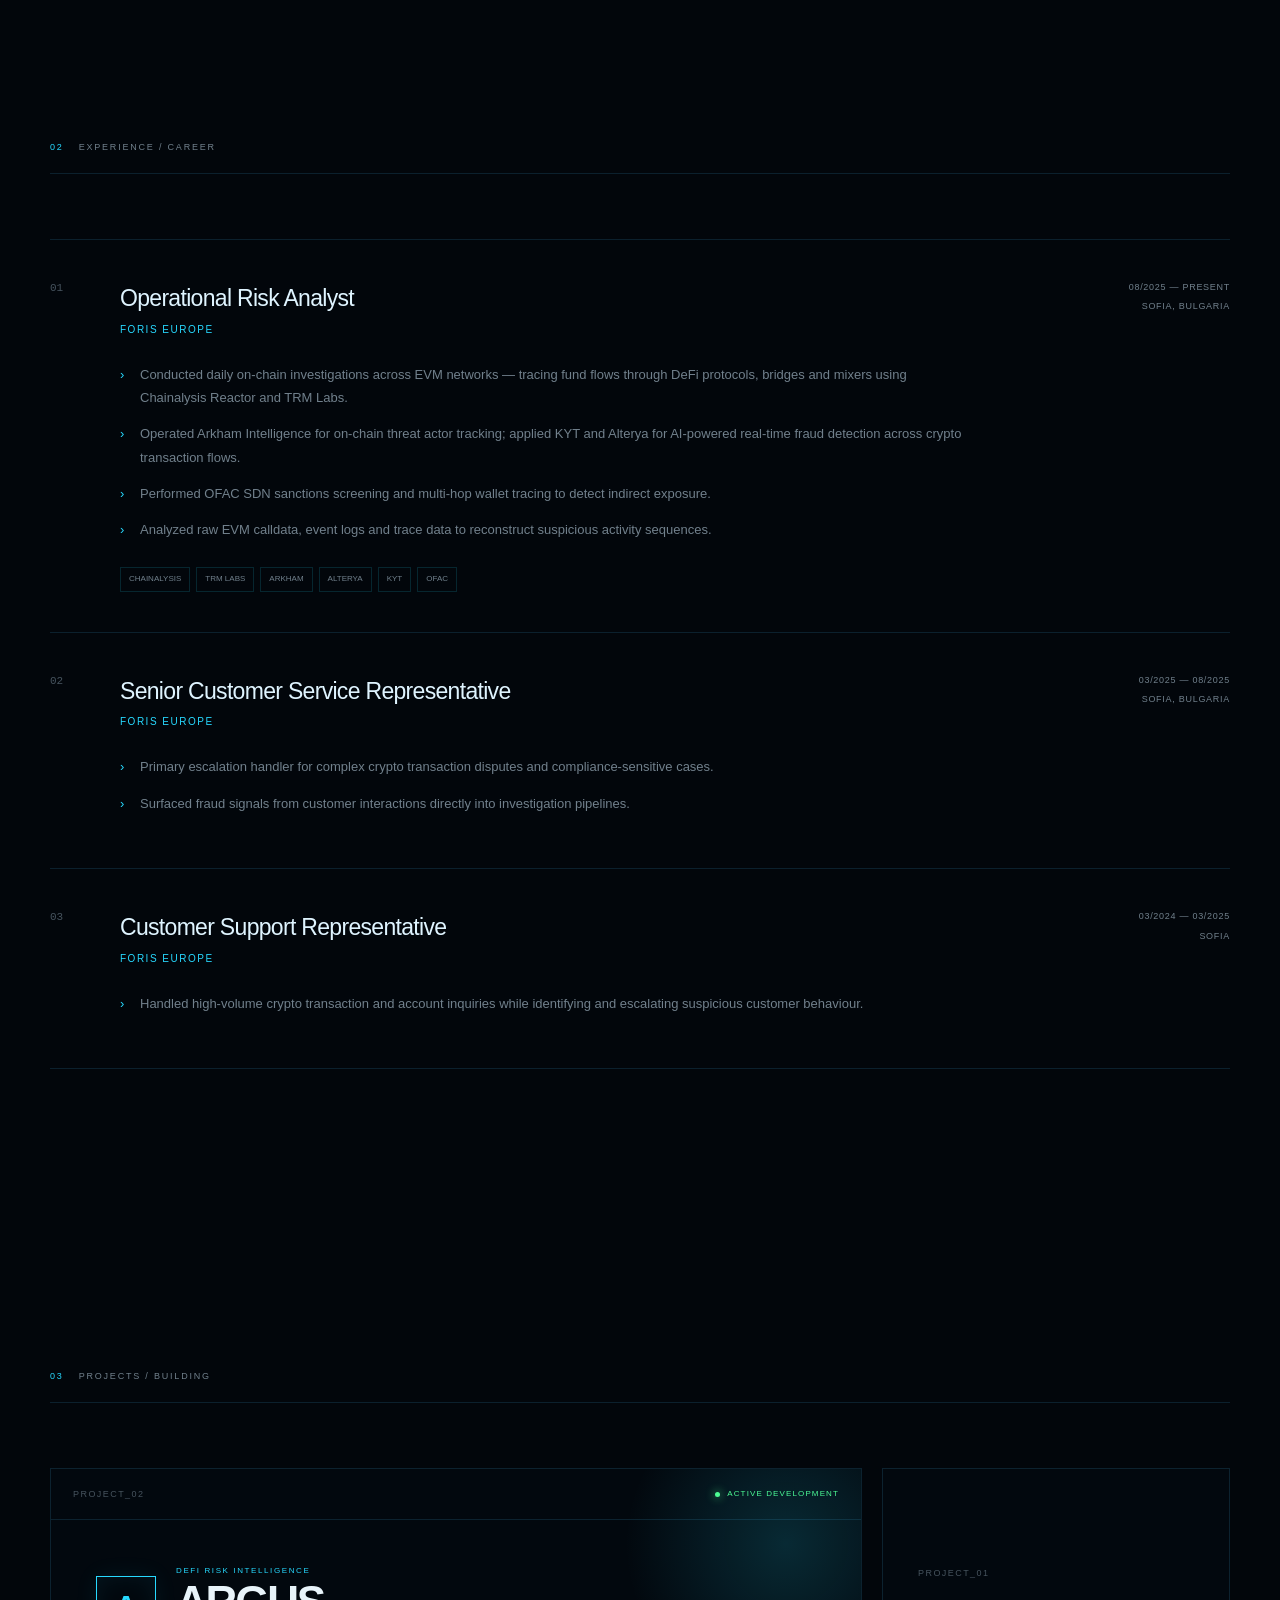
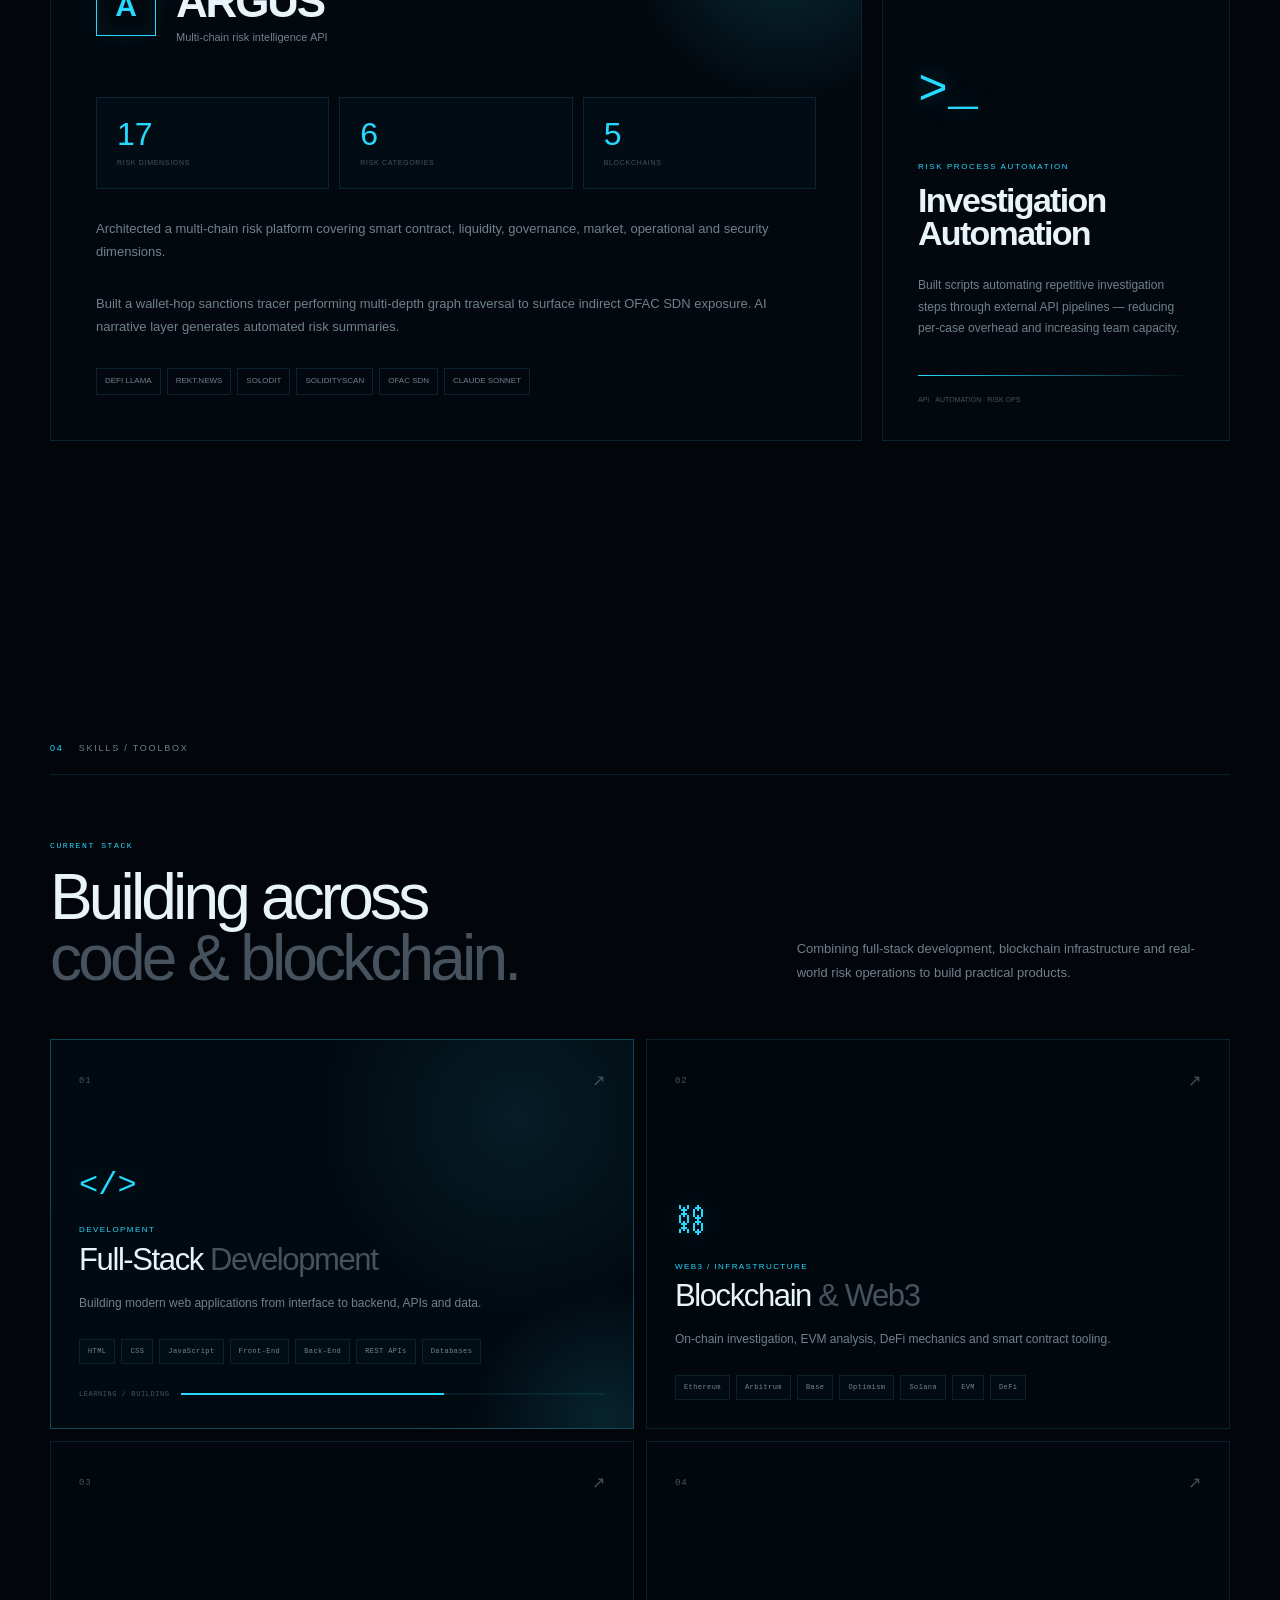
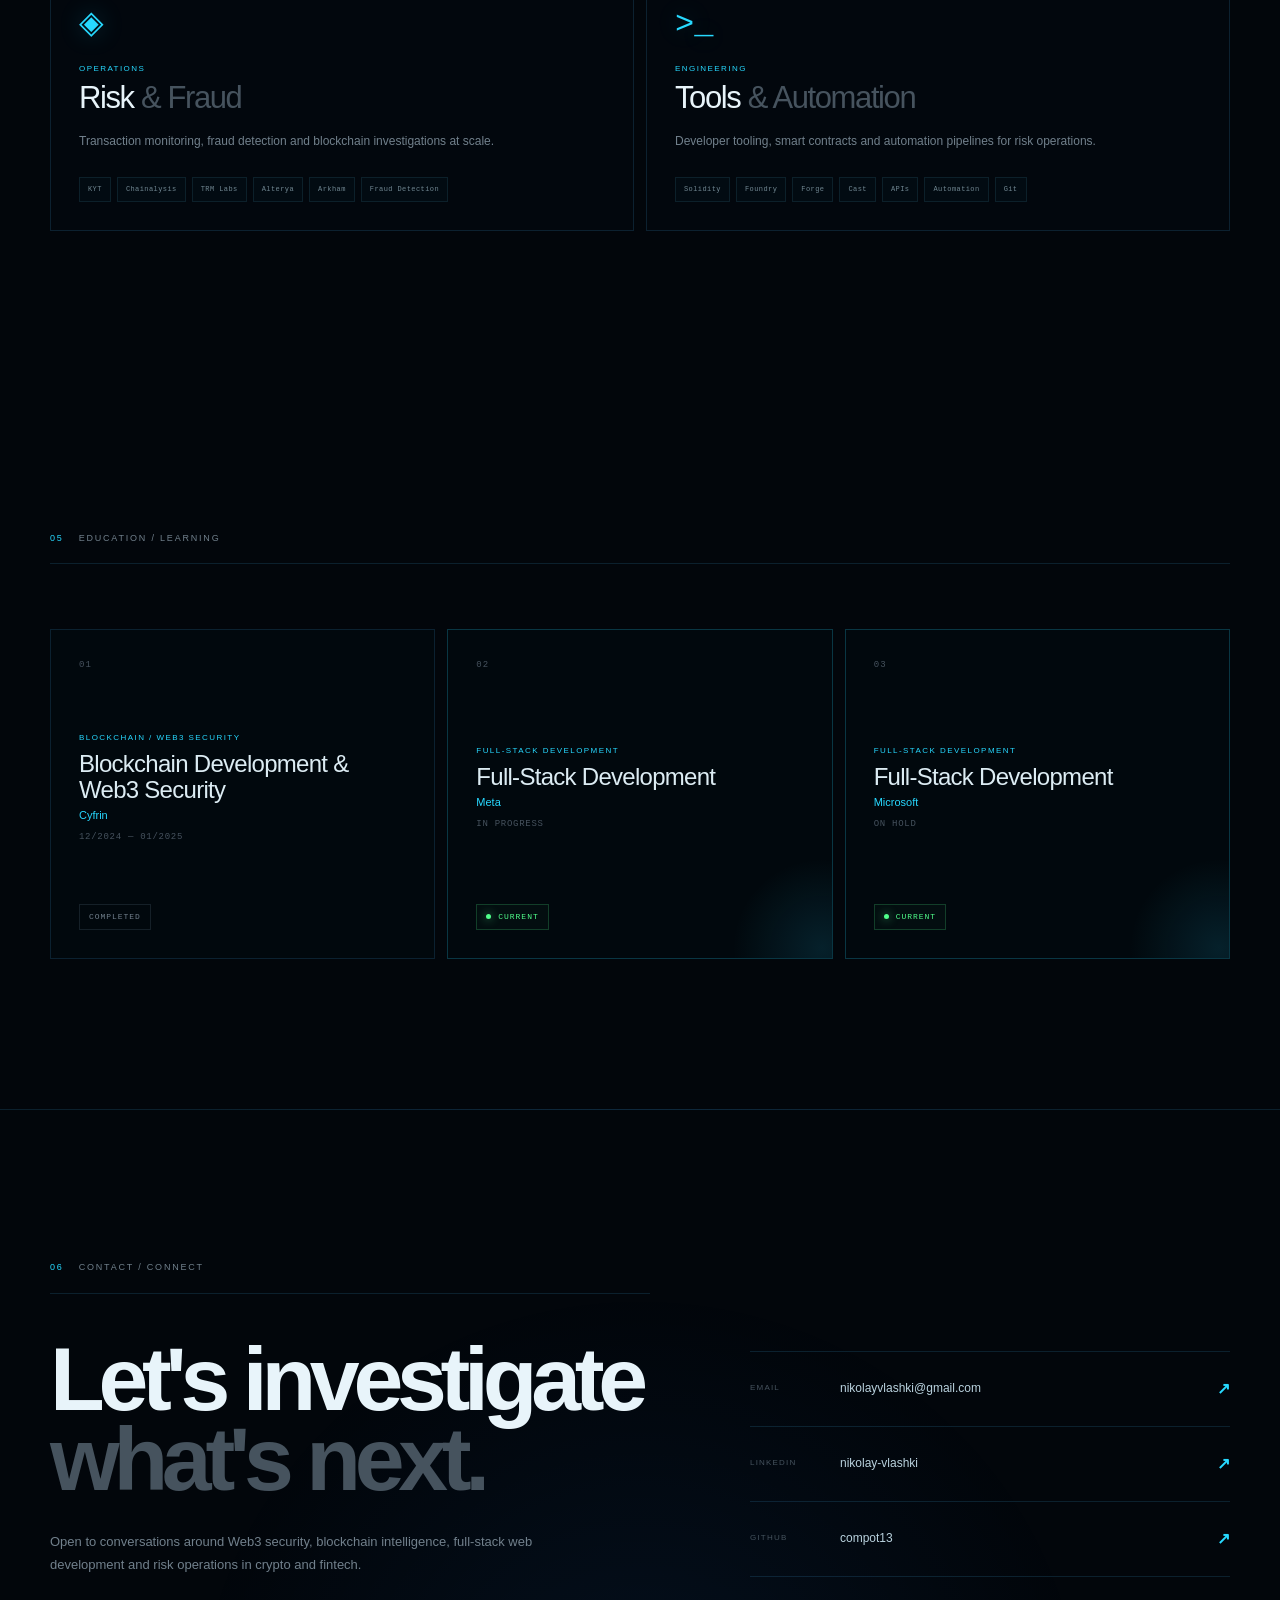
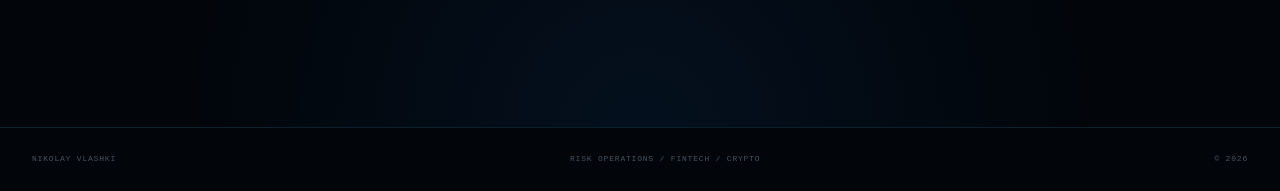
==== commit 0552b99d: "Changes on section 6." ====
--- a/index.html
+++ b/index.html
@@ -1037,9 +1037,10 @@
                         </h2>
 
                         <p>
-                            Open to conversations around risk operations,
-                            crypto payments, blockchain intelligence,
-                            fraud prevention and Web3 security.
+                            Open to conversations around Web3 security,
+                            blockchain intelligence, full-stack web
+                            development and risk operations in crypto
+                            and fintech.
                         </p>
 
                     </div>
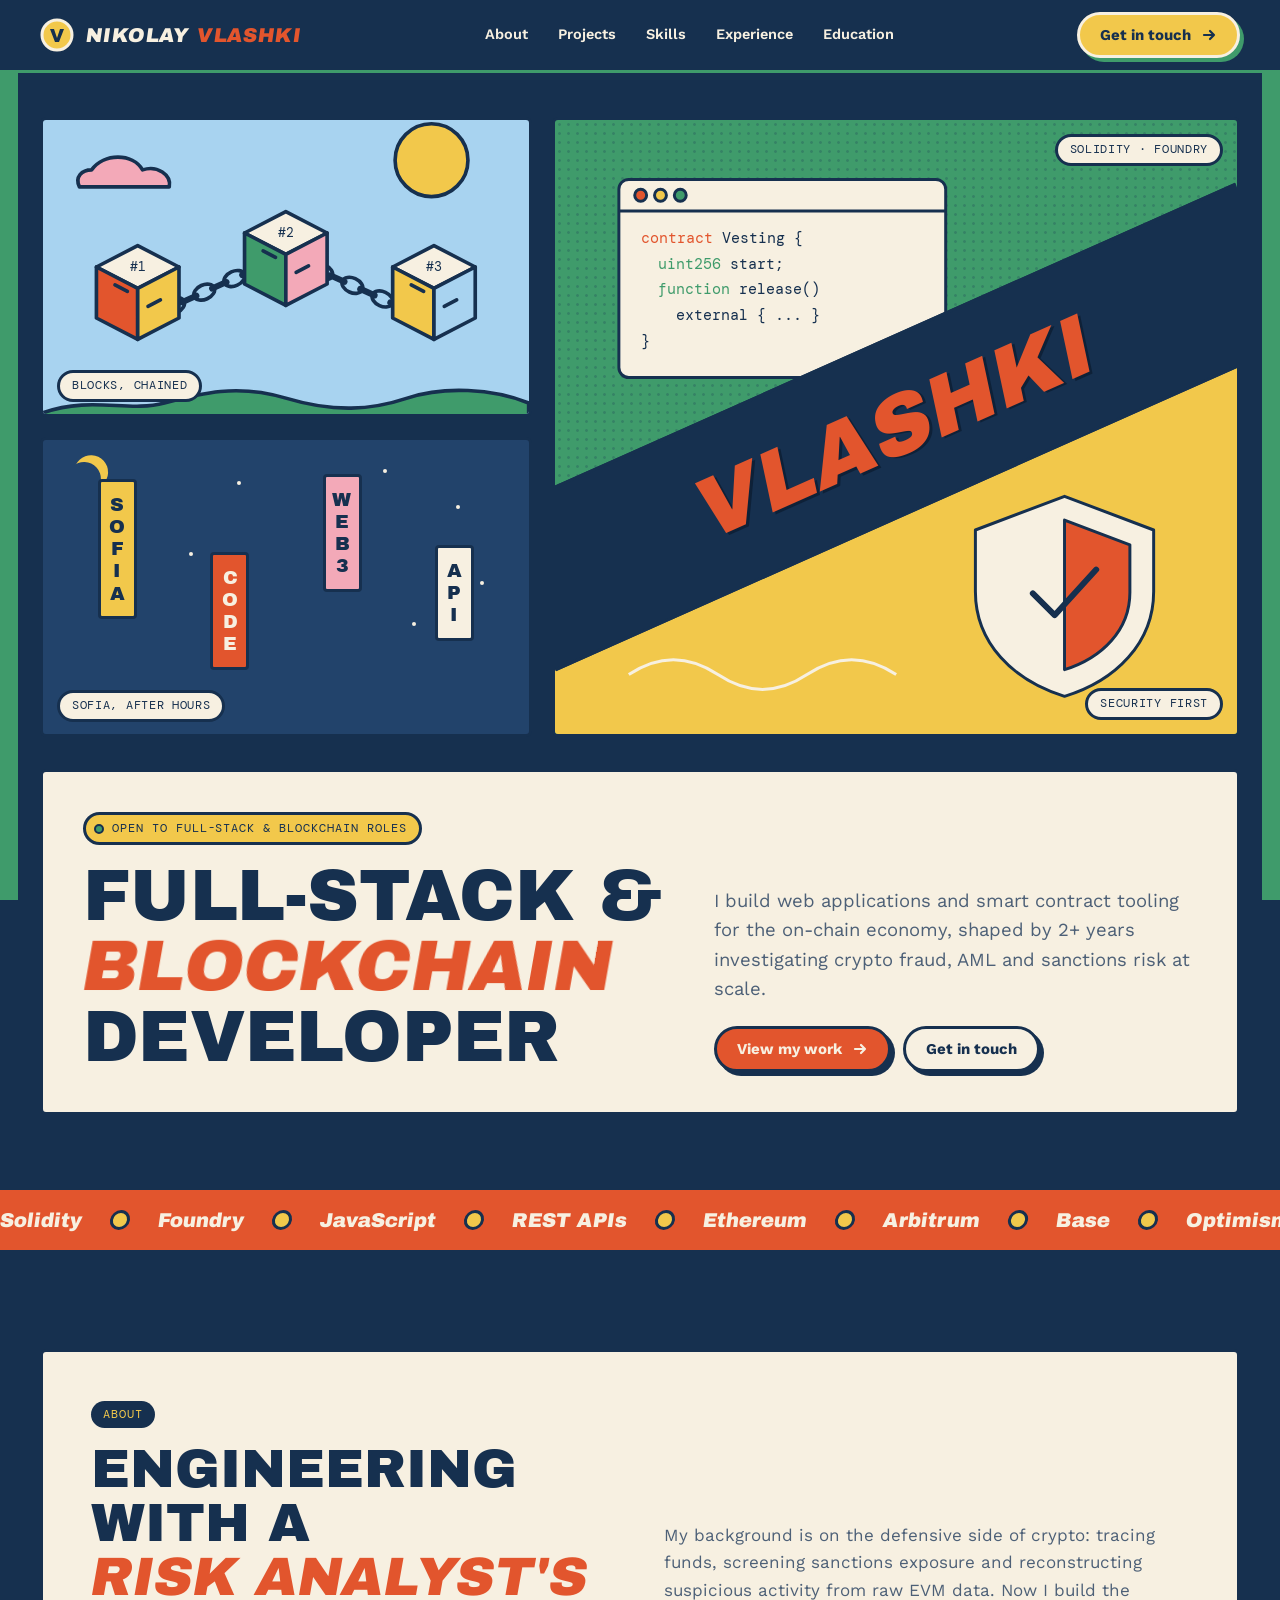
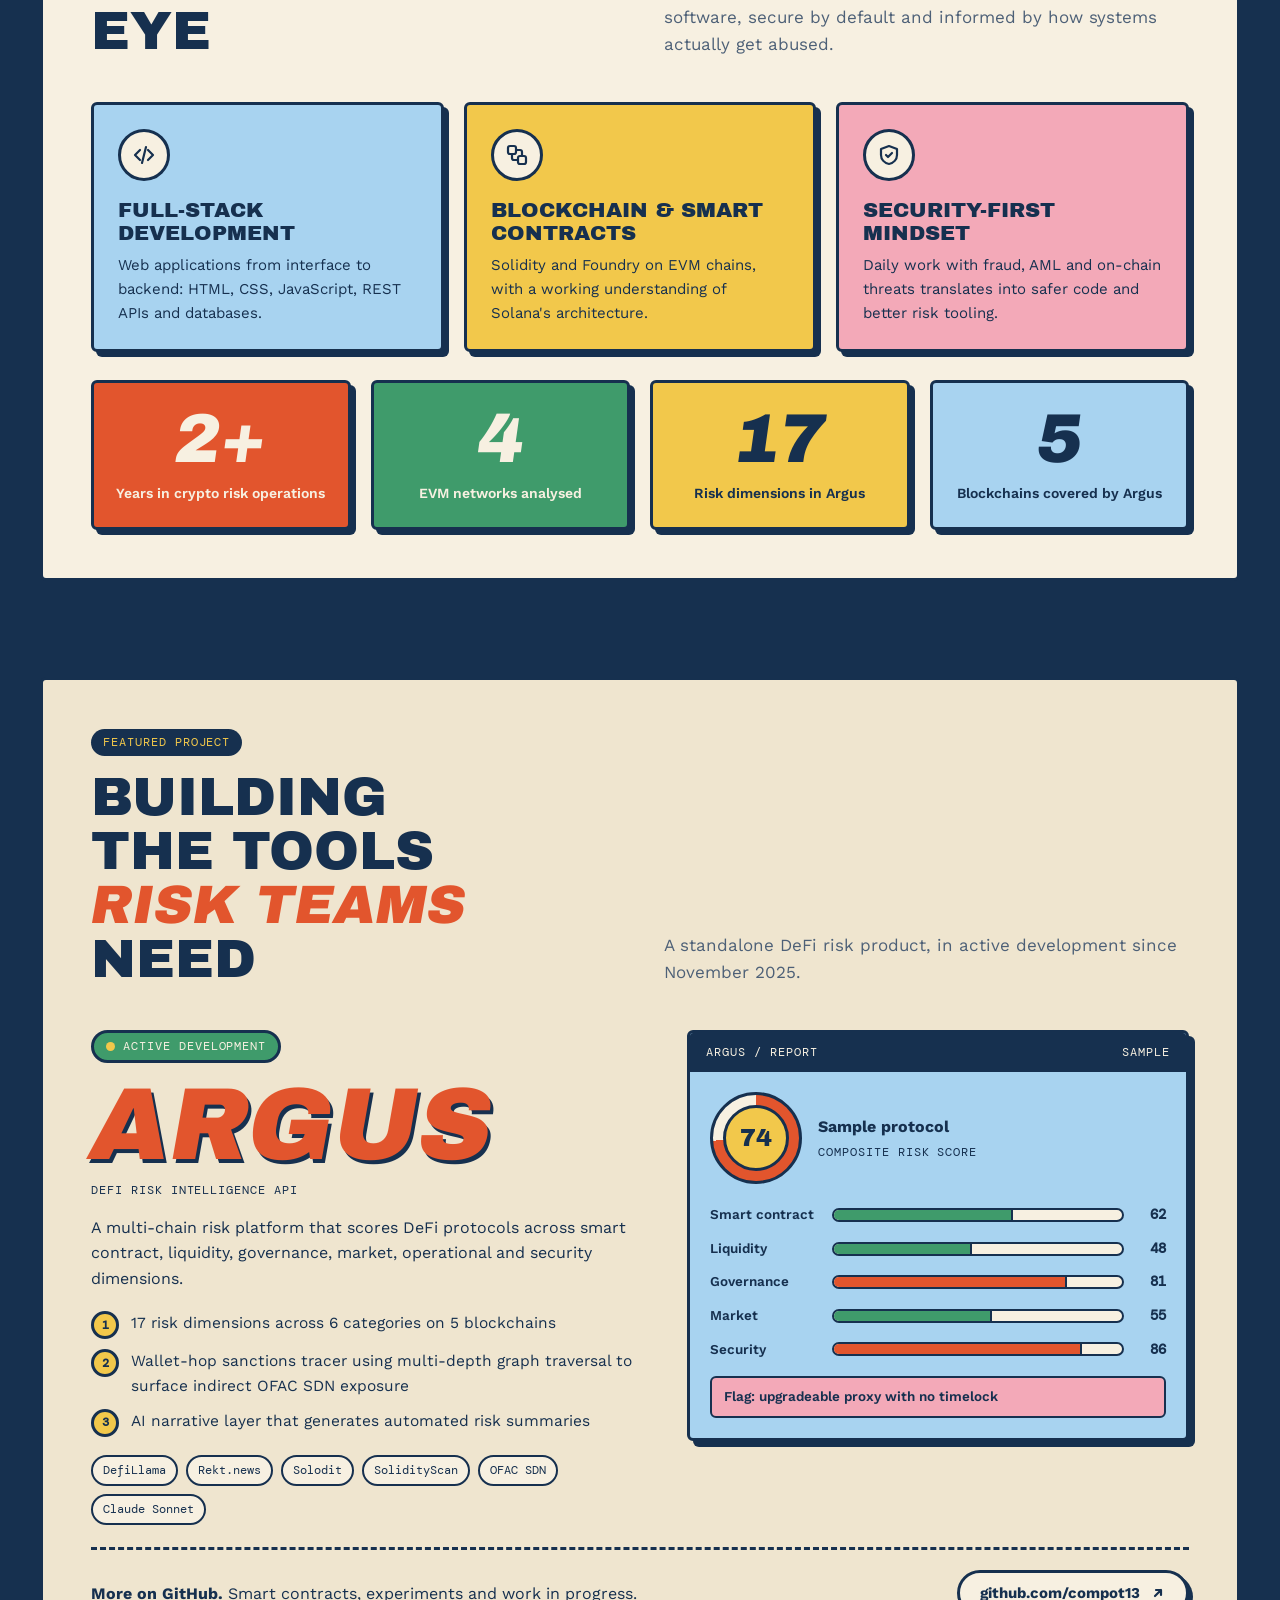
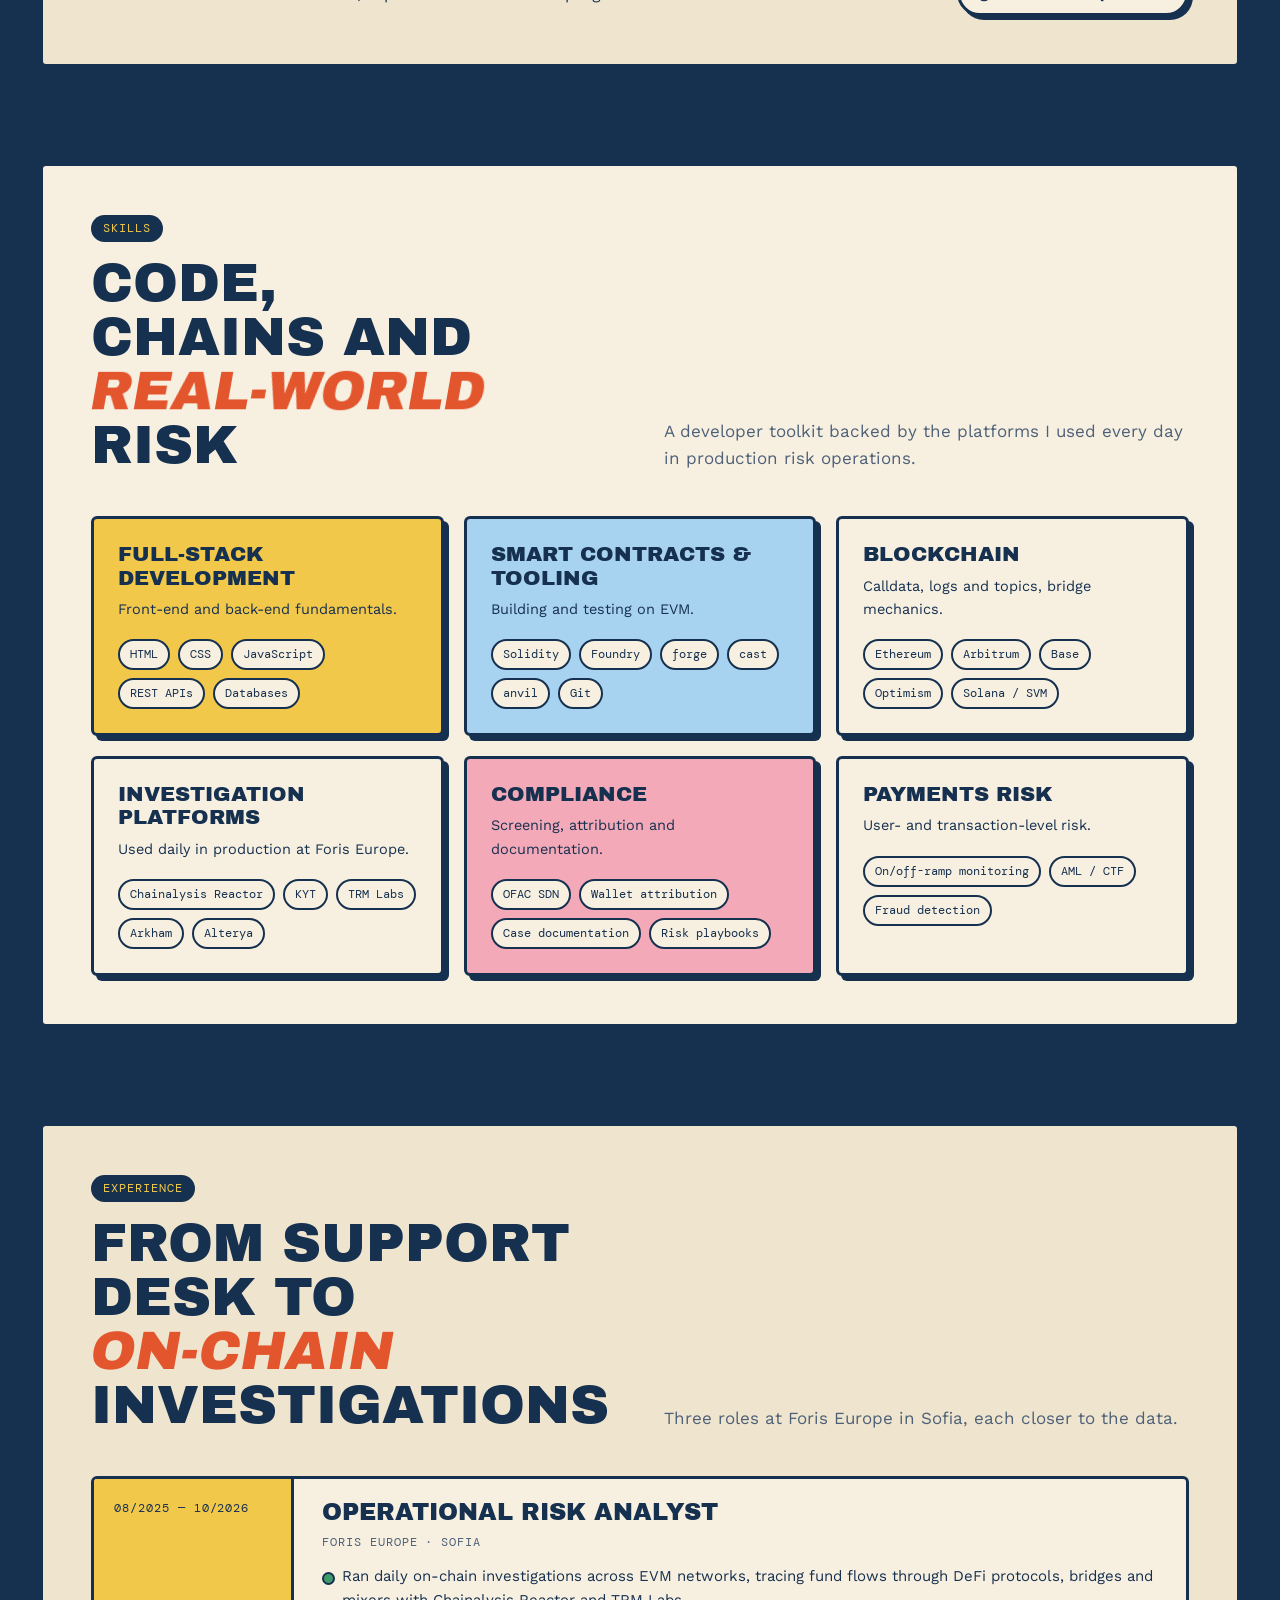
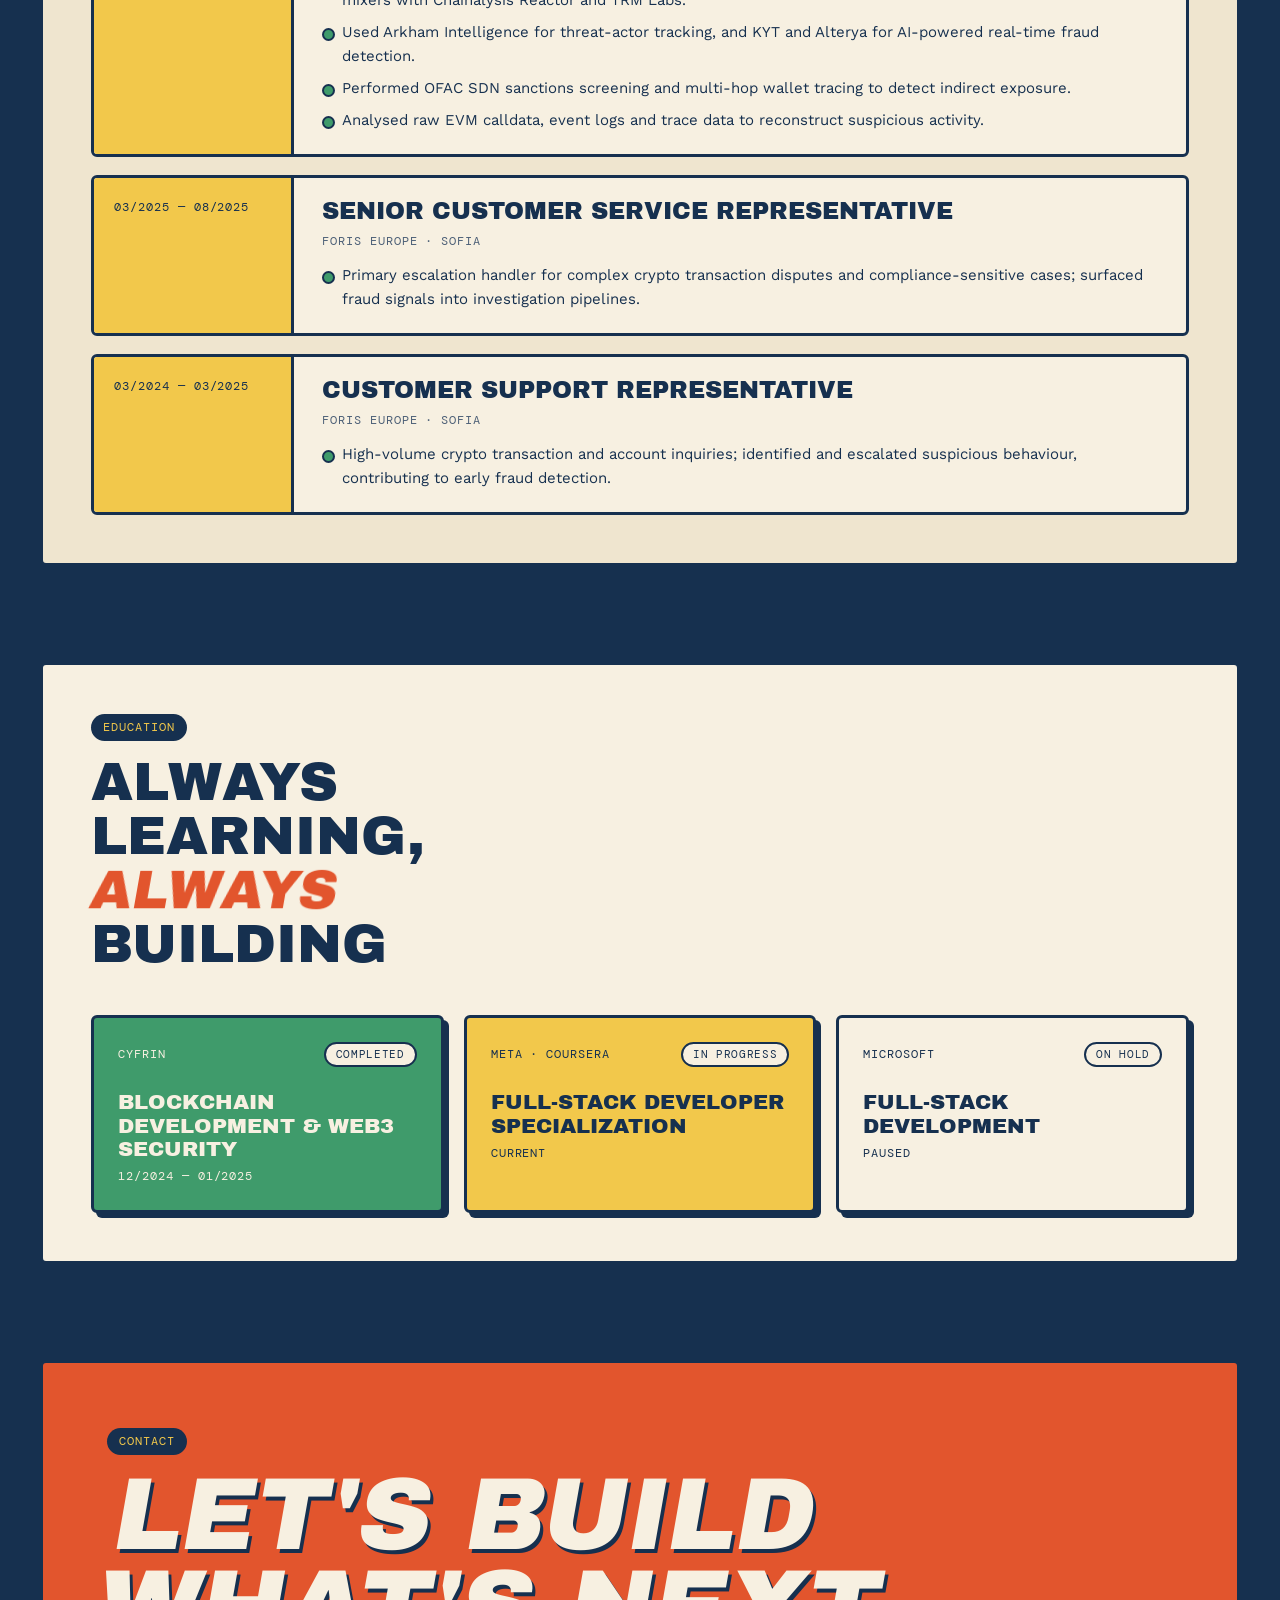
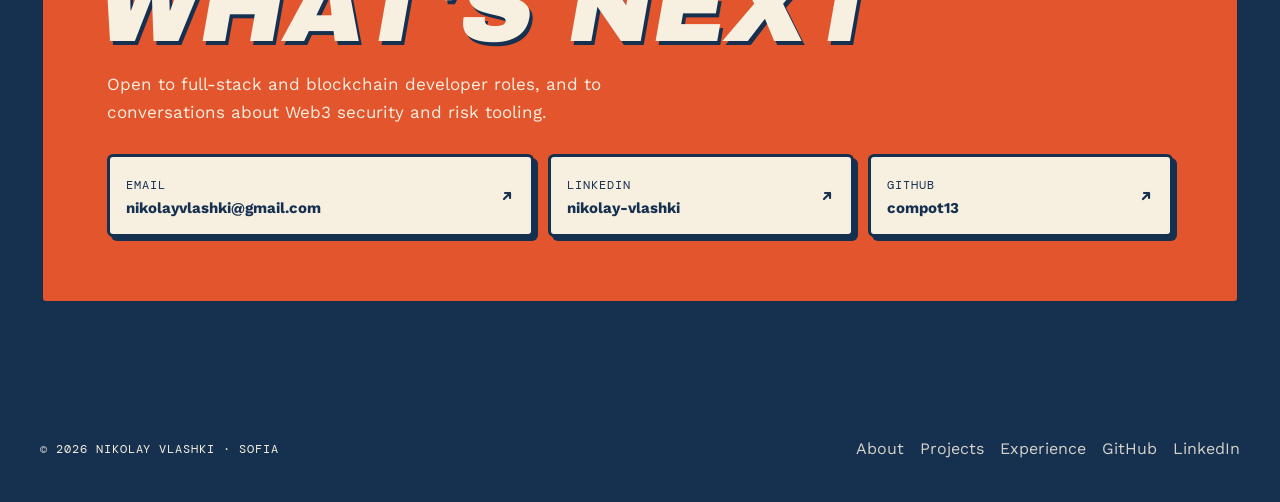
==== commit 42634497: "Poster design as homepage, keep older variants" ====
--- a/index.html
+++ b/index.html
@@ -1,1316 +1,452 @@
-<!DOCTYPE html>
+<!doctype html>
 <html lang="en">
 <head>
-    <meta charset="UTF-8">
-    <meta name="viewport" content="width=device-width, initial-scale=1.0">
-
-    <title>Nikolay Vlashki — Blockchain & Full-Stack Development</title>
-
-    <meta
-        name="description"
-        content="Nikolay Vlashki — Blockchain & Full-Stack Developer with expertise in smart contracts, decentralized applications, and modern web technologies."
-    >
-
-    <link rel="stylesheet" href="style.css">
+<meta charset="utf-8">
+<meta name="viewport" content="width=device-width, initial-scale=1, viewport-fit=cover">
+<title>Nikolay Vlashki — Full-Stack & Blockchain Developer</title>
+<meta name="description" content="Nikolay Vlashki — Full-Stack & Blockchain Developer based in Sofia. Smart contracts, web applications and on-chain risk intelligence.">
+<meta name="theme-color" content="#16304f">
+<link rel="preconnect" href="https://fonts.googleapis.com">
+<link rel="preconnect" href="https://fonts.gstatic.com" crossorigin>
+<link href="https://fonts.googleapis.com/css2?family=Archivo+Black&family=Work+Sans:wght@400;500;600;700&family=DM+Mono:wght@400;500&display=swap" rel="stylesheet">
+<style>
+/* Layout: a screen-printed poster. Navy frame with green side bands, flat color panels with thick ink outlines,
+   one slanted display face doing the shouting, halftone dots for texture. */
+:root{
+  color-scheme:light;
+  --ink:#16304f; --ink-2:#22436b; --green:#3f9b6b; --orange:#e2552d; --yellow:#f2c84b; --pink:#f3a9b8; --sky:#a8d3f0; --paper:#f7f0e1; --paper-2:#efe5cf;
+  --muted:#4d6077;
+  --display:'Archivo Black','Arial Black',Impact,sans-serif; --sans:'Work Sans',system-ui,-apple-system,Segoe UI,sans-serif; --mono:'DM Mono',ui-monospace,monospace;
+  --line:3px solid var(--ink); --gut:clamp(16px,4vw,40px); --max:1220px;
+}
+*{box-sizing:border-box;margin:0;padding:0}
+html{scroll-behavior:smooth;-webkit-text-size-adjust:100%;scroll-padding-top:90px}
+body{background:var(--ink);color:var(--ink);font-family:var(--sans);font-size:16px;line-height:1.6;-webkit-font-smoothing:antialiased;overflow-x:hidden}
+a{color:inherit;text-decoration:none}
+img{max-width:100%;display:block}
+:focus-visible{outline:3px solid var(--yellow);outline-offset:3px}
+.mono{font-family:var(--mono);font-size:12px;letter-spacing:.08em;text-transform:uppercase}
+.skip{position:absolute;left:-999px}.skip:focus{left:16px;top:16px;z-index:300;background:var(--yellow);padding:8px 12px}
+
+/* poster frame: green bands at the sides */
+.frame{max-width:calc(var(--max) + 2*var(--gut));margin:0 auto;padding-inline:var(--gut);position:relative}
+.bands{position:fixed;inset:0;pointer-events:none;z-index:0;background:linear-gradient(90deg,var(--green) 0 18px,transparent 18px calc(100% - 18px),var(--green) calc(100% - 18px))}
+@media (max-width:700px){.bands{background:linear-gradient(90deg,var(--green) 0 6px,transparent 6px calc(100% - 6px),var(--green) calc(100% - 6px))}}
+main,header.top,footer{position:relative;z-index:1}
+
+/* halftone texture */
+.dots{background-image:radial-gradient(rgba(22,48,79,.22) 1.2px,transparent 1.6px);background-size:9px 9px}
+.dots-light{background-image:radial-gradient(rgba(247,240,225,.35) 1.2px,transparent 1.6px);background-size:9px 9px}
+
+/* ---------- nav ---------- */
+.top{position:sticky;top:env(safe-area-inset-top,0px);z-index:50;background:var(--ink);border-bottom:3px solid var(--green)}
+.bar{display:flex;align-items:center;justify-content:space-between;gap:16px;height:70px}
+.logo{display:flex;align-items:center;gap:12px;color:var(--paper)}
+.logo b{font-family:var(--display);font-weight:400;font-size:20px;letter-spacing:.02em;transform:skewX(-8deg);display:inline-block}
+.logo b span{color:var(--orange)}
+.links{display:flex;gap:6px}
+.links a{color:var(--paper);font-weight:600;font-size:14.5px;padding:8px 12px;border-radius:999px;transition:background .2s,color .2s}
+.links a:hover{background:var(--yellow);color:var(--ink)}
+.btn{display:inline-flex;align-items:center;justify-content:center;gap:10px;min-height:46px;padding:0 20px;border:var(--line);border-radius:999px;font-weight:700;font-size:15px;white-space:nowrap;transition:transform .15s,box-shadow .15s}
+.btn svg{flex:none}
+.btn-orange{background:var(--orange);color:var(--paper);box-shadow:4px 4px 0 var(--ink)}
+.btn-yellow{background:var(--yellow);color:var(--ink);box-shadow:4px 4px 0 var(--ink)}
+.btn-paper{background:var(--paper);color:var(--ink);box-shadow:4px 4px 0 var(--ink)}
+.btn:hover{transform:translate(-2px,-2px);box-shadow:6px 6px 0 var(--ink)}
+.btn:active{transform:translate(2px,2px);box-shadow:1px 1px 0 var(--ink)}
+.top .btn{border-color:var(--paper);box-shadow:4px 4px 0 var(--green)}
+.menu-btn{display:none;width:46px;height:46px;border-radius:50%;border:3px solid var(--paper);background:var(--yellow);color:var(--ink);cursor:pointer;align-items:center;justify-content:center}
+.menu-btn i,.menu-btn i:before,.menu-btn i:after{display:block;width:18px;height:2.5px;background:currentColor;position:relative;transition:.25s}
+.menu-btn i:before,.menu-btn i:after{content:"";position:absolute;left:0}
+.menu-btn i:before{top:-6px}.menu-btn i:after{top:6px}
+.menu-open .menu-btn i{background:transparent}.menu-open .menu-btn i:before{top:0;transform:rotate(45deg)}.menu-open .menu-btn i:after{top:0;transform:rotate(-45deg)}
+.drawer{display:none}
+
+/* ---------- hero poster ---------- */
+.hero{padding-block:clamp(24px,4vw,44px) clamp(40px,6vw,72px)}
+.poster{display:grid;grid-template-columns:5fr 7fr;grid-template-rows:auto auto;gap:clamp(12px,1.6vw,20px)}
+.panel{position:relative;border:var(--line);border-radius:6px;overflow:hidden;background:var(--paper)}
+.p-a{grid-column:1;grid-row:1;background:var(--sky);min-height:300px}
+.p-c{grid-column:1;grid-row:2;background:var(--ink-2);min-height:300px}
+.p-b{grid-column:2;grid-row:1/3;min-height:620px;background:var(--green)}
+.panel svg.art{position:absolute;inset:0;width:100%;height:100%}
+.band{position:absolute;left:-10%;right:-10%;top:50%;height:clamp(110px,15vw,170px);transform:translateY(-50%) rotate(-24deg);background:var(--ink);display:flex;align-items:center;justify-content:center;border-block:3px solid var(--ink)}
+.band span{font-family:var(--display);font-size:clamp(46px,6.6vw,96px);line-height:1;color:var(--orange);letter-spacing:.01em;transform:skewX(-12deg);white-space:nowrap;text-shadow:3px 3px 0 #0e2138}
+.p-b .lower{position:absolute;inset:0;background:var(--yellow);clip-path:polygon(0 100%,0 82%,100% 22%,100% 100%)}
+.caption{position:absolute;left:14px;bottom:12px;background:var(--paper);border:var(--line);border-radius:999px;padding:4px 12px;font-family:var(--mono);font-size:11.5px;letter-spacing:.06em;text-transform:uppercase;z-index:2}
+.p-b .caption{left:auto;right:14px;bottom:14px}
+.p-b .caption.top{top:14px;bottom:auto;left:auto;right:14px}
+.signs{position:absolute;inset:0;display:flex;align-items:center;justify-content:space-around;padding:20px 18px 40px}
+.sign{writing-mode:vertical-rl;text-orientation:upright;font-family:var(--display);font-size:clamp(15px,1.5vw,19px);letter-spacing:.06em;padding:12px 7px;border:var(--line);border-radius:4px;line-height:1}
+.sign.s1{background:var(--yellow);transform:translateY(-28px)}
+.sign.s2{background:var(--orange);color:var(--paper);transform:translateY(34px)}
+.sign.s3{background:var(--pink);transform:translateY(-44px)}
+.sign.s4{background:var(--paper);transform:translateY(16px)}
+.moon{position:absolute;top:22px;left:24px;width:34px;height:34px;border-radius:50%;box-shadow:9px -4px 0 0 var(--yellow);transform:rotate(-20deg)}
+.star{position:absolute;width:4px;height:4px;background:var(--paper);border-radius:50%}
+
+.intro{display:grid;grid-template-columns:1.2fr 1fr;gap:clamp(20px,4vw,56px);align-items:end;margin-top:clamp(20px,3vw,32px);background:var(--paper);border:var(--line);border-radius:6px;padding:clamp(22px,3.5vw,40px)}
+.kicker{display:inline-flex;align-items:center;gap:8px;background:var(--yellow);border:var(--line);border-radius:999px;padding:4px 12px 4px 8px;margin-bottom:16px}
+.kicker i{width:10px;height:10px;border-radius:50%;background:var(--green);border:2px solid var(--ink)}
+h1{font-family:var(--display);font-weight:400;font-size:clamp(36px,5.6vw,72px);line-height:.98;letter-spacing:-.01em;text-transform:uppercase;text-wrap:balance}
+h1 em{font-style:normal;color:var(--orange);display:inline-block;transform:skewX(-10deg)}
+.lead{font-size:clamp(16px,1.6vw,18.5px);color:var(--muted);max-width:52ch}
+.ctas{display:flex;gap:12px;flex-wrap:wrap;margin-top:22px}
+
+/* ---------- strip ---------- */
+.strip{background:var(--orange);border-block:3px solid var(--ink);overflow:hidden;position:relative;z-index:1}
+.track{display:flex;gap:28px;width:max-content;padding:14px 0;animation:scroll 42s linear infinite}
+.track span{font-family:var(--display);font-size:20px;color:var(--paper);display:inline-flex;align-items:center;gap:28px;transform:skewX(-8deg);white-space:nowrap}
+.track span:after{content:"";width:14px;height:14px;border-radius:50%;background:var(--yellow);border:3px solid var(--ink)}
+@keyframes scroll{to{transform:translateX(-50%)}}
+
+/* ---------- sections ---------- */
+section.sec{padding-block:clamp(56px,8vw,96px)}
+.sheet{background:var(--paper);border:var(--line);border-radius:6px;padding:clamp(22px,4vw,48px)}
+.sheet.alt{background:var(--paper-2)}
+.head{display:grid;grid-template-columns:1fr 1fr;gap:clamp(16px,4vw,48px);align-items:end;margin-bottom:clamp(28px,4vw,44px)}
+.tag{display:inline-block;background:var(--ink);color:var(--yellow);border-radius:999px;padding:4px 12px;margin-bottom:14px}
+h2{font-family:var(--display);font-weight:400;font-size:clamp(30px,4.4vw,54px);line-height:1;text-transform:uppercase;text-wrap:balance}
+h2 em{font-style:normal;color:var(--orange);display:inline-block;transform:skewX(-10deg)}
+.sub{color:var(--muted);font-size:clamp(15.5px,1.4vw,17px);max-width:56ch}
+.card{border:var(--line);border-radius:6px;padding:24px;background:var(--paper);box-shadow:5px 5px 0 var(--ink);transition:transform .15s,box-shadow .15s;min-width:0}
+.card:hover{transform:translate(-2px,-2px);box-shadow:7px 7px 0 var(--ink)}
+.c-sky{background:var(--sky)}.c-yellow{background:var(--yellow)}.c-pink{background:var(--pink)}.c-green{background:var(--green);color:var(--paper)}.c-orange{background:var(--orange);color:var(--paper)}
+.grid3{display:grid;grid-template-columns:repeat(3,minmax(0,1fr));gap:20px}
+.card h3{font-family:var(--display);font-weight:400;font-size:21px;line-height:1.1;text-transform:uppercase;margin-top:18px}
+.card p{margin-top:8px;font-size:15px}
+.ic{width:52px;height:52px;border:var(--line);border-radius:50%;display:grid;place-items:center;background:var(--paper)}
+.stats{display:grid;grid-template-columns:repeat(4,minmax(0,1fr));gap:20px;margin-top:28px}
+.stat{text-align:center;padding:22px 14px}
+.stat b{display:block;font-family:var(--display);font-weight:400;font-size:clamp(46px,5.4vw,70px);line-height:1;transform:skewX(-8deg)}
+.stat span{display:block;margin-top:8px;font-size:14px;font-weight:600}
+
+/* project */
+.project{display:grid;grid-template-columns:1.1fr 1fr;gap:clamp(20px,4vw,44px);align-items:start}
+.project h3.name{font-family:var(--display);font-weight:400;font-size:clamp(56px,8vw,104px);line-height:.9;transform:skewX(-10deg);color:var(--orange);text-shadow:4px 4px 0 var(--ink)}
+.status{display:inline-flex;align-items:center;gap:8px;background:var(--green);color:var(--paper);border:var(--line);border-radius:999px;padding:4px 12px}
+.status i{width:9px;height:9px;border-radius:50%;background:var(--yellow)}
+.points{list-style:none;margin-top:20px;display:grid;gap:10px}
+.points li{display:flex;gap:12px;align-items:flex-start;font-size:15.5px}
+.points li b{flex:none;width:28px;height:28px;border:var(--line);border-radius:50%;display:grid;place-items:center;font-family:var(--mono);font-size:12px;background:var(--yellow)}
+.chips{display:flex;flex-wrap:wrap;gap:8px;margin-top:18px}
+.chip{font-family:var(--mono);font-size:12px;padding:4px 10px;border:2px solid var(--ink);border-radius:999px;background:var(--paper)}
+.report{border:var(--line);border-radius:6px;background:var(--sky);box-shadow:6px 6px 0 var(--ink);overflow:hidden}
+.report .rh{display:flex;justify-content:space-between;gap:10px;padding:10px 16px;background:var(--ink);color:var(--paper)}
+.report .rb{padding:20px}
+.score{display:flex;align-items:center;gap:16px}
+.score .ring{width:92px;height:92px;flex:none;border-radius:50%;border:var(--line);display:grid;place-items:center;background:conic-gradient(var(--orange) 0 74%,var(--paper) 74% 100%)}
+.score .ring b{width:66px;height:66px;border-radius:50%;border:var(--line);background:var(--yellow);display:grid;place-items:center;font-family:var(--display);font-weight:400;font-size:24px}
+.dims{display:grid;gap:12px;margin-top:20px}
+.dim{display:grid;grid-template-columns:110px minmax(0,1fr) 30px;gap:12px;align-items:center;font-size:13.5px;font-weight:600}
+.dim .b{height:14px;border:2px solid var(--ink);border-radius:999px;background:var(--paper);overflow:hidden}
+.dim .b i{display:block;height:100%;background:var(--green);border-right:2px solid var(--ink)}
+.dim .b i.hi{background:var(--orange)}
+.dim span:last-child{font-family:var(--mono);text-align:right;font-variant-numeric:tabular-nums}
+.flag{margin-top:16px;background:var(--pink);border:2px solid var(--ink);border-radius:6px;padding:8px 12px;font-size:13.5px;font-weight:600}
+.more{margin-top:22px;display:flex;align-items:center;justify-content:space-between;gap:14px;flex-wrap:wrap;border-top:3px dashed var(--ink);padding-top:20px}
+
+/* skills */
+.skills{display:grid;grid-template-columns:repeat(3,minmax(0,1fr));gap:20px}
+.skill h3{margin-top:0}
+.skill p{font-size:14.5px}
+
+/* experience */
+.jobs{display:grid;gap:18px}
+.job{display:grid;grid-template-columns:200px minmax(0,1fr);gap:8px 28px;border:var(--line);border-radius:6px;background:var(--paper);overflow:hidden}
+.job .when{background:var(--yellow);border-right:var(--line);padding:20px;display:flex;flex-direction:column;gap:8px}
+.job .when.now{background:var(--orange);color:var(--paper)}
+.job .body{padding:20px 22px 22px 0;min-width:0}
+.job h3{font-family:var(--display);font-weight:400;font-size:clamp(19px,2.2vw,24px);line-height:1.15;text-transform:uppercase}
+.job .co{margin:6px 0 12px;color:var(--muted)}
+.job ul{list-style:none;display:grid;gap:8px}
+.job li{position:relative;padding-left:20px;font-size:15px}
+.job li:before{content:"";position:absolute;left:0;top:8px;width:9px;height:9px;border-radius:50%;background:var(--green);border:2px solid var(--ink)}
+
+/* education */
+.edu .card{display:flex;flex-direction:column;gap:6px}
+.edu .row{display:flex;justify-content:space-between;gap:10px;align-items:center}
+.pill{border:2px solid var(--ink);border-radius:999px;padding:2px 10px;background:var(--paper);font-family:var(--mono);font-size:11px;letter-spacing:.06em;text-transform:uppercase;white-space:nowrap}
+
+/* contact */
+.contact{position:relative;overflow:hidden;background:var(--orange);border:var(--line);border-radius:6px;padding:clamp(28px,5vw,64px);color:var(--paper)}
+.contact .big{font-family:var(--display);font-size:clamp(44px,8vw,110px);line-height:.9;text-transform:uppercase;transform:skewX(-10deg);text-shadow:4px 4px 0 var(--ink);text-wrap:balance}
+.contact p{max-width:52ch;margin-top:18px;font-size:17px}
+.cc-grid{display:grid;grid-template-columns:1.4fr 1fr 1fr;gap:14px;margin-top:28px}
+.cc{display:flex;justify-content:space-between;align-items:center;gap:10px;background:var(--paper);color:var(--ink);border:var(--line);border-radius:6px;padding:14px 16px;box-shadow:4px 4px 0 var(--ink);transition:transform .15s,box-shadow .15s;min-width:0}
+.cc:hover{transform:translate(-2px,-2px);box-shadow:6px 6px 0 var(--ink)}
+.cc div{min-width:0}
+.cc strong{display:block;font-size:15px;word-break:break-all}
+
+footer{color:var(--paper);padding-block:36px 40px}
+.foot{display:flex;justify-content:space-between;gap:16px;flex-wrap:wrap;align-items:center}
+.foot nav{display:flex;gap:16px;flex-wrap:wrap}
+.foot nav a{opacity:.85}.foot nav a:hover{color:var(--yellow);opacity:1}
+
+/* ---------- responsive ---------- */
+@media (max-width:1060px){
+  .links,.top .bar > .btn{display:none}
+  .menu-btn{display:inline-flex}
+  .drawer{display:block;position:fixed;inset:0;z-index:40;background:var(--ink);padding:96px var(--gut) 40px;opacity:0;visibility:hidden;transition:.2s;overflow-y:auto}
+  .menu-open .drawer{opacity:1;visibility:visible}
+  .menu-open{overflow:hidden}
+  .drawer a:not(.btn){display:block;font-family:var(--display);font-size:30px;color:var(--paper);padding:12px 0;border-bottom:2px solid var(--ink-2);text-transform:uppercase}
+  .drawer a:not(.btn):hover{color:var(--yellow)}
+  .drawer .btn{margin-top:24px;width:100%}
+  .skills{grid-template-columns:repeat(2,minmax(0,1fr))}
+  .stats{grid-template-columns:repeat(2,minmax(0,1fr))}
+}
+@media (max-width:860px){
+  .poster{grid-template-columns:1fr 1fr}
+  .p-b{grid-column:1/3;grid-row:1;min-height:0;aspect-ratio:700/620}
+  .p-a{grid-column:1;grid-row:2;min-height:240px}
+  .p-c{grid-column:2;grid-row:2;min-height:240px}
+  .intro,.head,.project{grid-template-columns:1fr}
+  .grid3{grid-template-columns:1fr}
+  .job{grid-template-columns:1fr}
+  .job .when{border-right:0;border-bottom:var(--line);flex-direction:row;justify-content:space-between;flex-wrap:wrap}
+  .job .body{padding:0 20px 20px}
+  .cc-grid{grid-template-columns:1fr}
+}
+@media (max-width:560px){
+  .poster{grid-template-columns:1fr}
+  .p-b,.p-a,.p-c{grid-column:1;grid-row:auto}
+  .p-b{min-height:360px;aspect-ratio:auto}
+  .caption{font-size:10.5px;padding:3px 10px}
+  .p-b .caption.top{display:none}
+  .p-a,.p-c{min-height:220px}
+  .skills{grid-template-columns:1fr}
+  .stat b{font-size:46px}
+  .dim{grid-template-columns:92px minmax(0,1fr) 28px;gap:8px}
+  .ctas .btn{flex:1 1 100%}
+  .logo b{font-size:17px}
+}
+@media (prefers-reduced-motion:reduce){*{animation:none!important;transition:none!important}}
+</style>
 </head>
-
 <body>
-
-    <!-- =========================
-         BACKGROUND
-    ========================== -->
-
-    <div class="background">
-
-        <div class="grid"></div>
-
-        <div class="glow glow-1"></div>
-        <div class="glow glow-2"></div>
-        <div class="glow glow-3"></div>
-
-        <div class="scanlines"></div>
-
-        <canvas id="particles"></canvas>
-
-    </div>
-
-
-    <!-- =========================
-         NAV
-    ========================== -->
-
-    <nav class="nav">
-
-        <a href="#home" class="nav-logo">
-            <span>NV</span>
-        </a>
-
-        <div class="nav-links">
-            <a href="#about">ABOUT</a>
-            <a href="#experience">EXPERIENCE</a>
-            <a href="#projects">PROJECTS</a>
-            <a href="#skills">SKILLS</a>
+<a href="#main" class="skip">Skip to content</a>
+<div class="bands" aria-hidden="true"></div>
+<header class="top">
+  <div class="frame bar">
+    <a href="#home" class="logo" aria-label="Nikolay Vlashki — home">
+      <svg width="34" height="34" viewBox="0 0 34 34" aria-hidden="true"><circle cx="17" cy="17" r="15" fill="#f2c84b" stroke="#f7f0e1" stroke-width="3"/><path d="M10 11h4l3 9 3-9h4l-5 13h-4z" fill="#16304f"/></svg>
+      <b>NIKOLAY <span>VLASHKI</span></b></a>
+    <nav class="links" aria-label="Main"><a href="#about">About</a><a href="#argus">Projects</a><a href="#skills">Skills</a><a href="#experience">Experience</a><a href="#education">Education</a></nav>
+    <a href="#contact" class="btn btn-yellow">Get in touch <svg width="16" height="16" viewBox="0 0 16 16" fill="none" stroke="currentColor" stroke-width="2.2" stroke-linecap="round" stroke-linejoin="round"><path d="M3 8h10M9 4l4 4-4 4"/></svg></a>
+    <button class="menu-btn" id="menuBtn" aria-label="Open menu" aria-expanded="false" aria-controls="drawer"><i></i></button>
+  </div>
+</header>
+<div class="drawer" id="drawer">
+  <a href="#about">About</a><a href="#argus">Projects</a><a href="#skills">Skills</a><a href="#experience">Experience</a><a href="#education">Education</a>
+  <a href="#contact" class="btn btn-yellow">Get in touch <svg width="16" height="16" viewBox="0 0 16 16" fill="none" stroke="currentColor" stroke-width="2.2" stroke-linecap="round" stroke-linejoin="round"><path d="M3 8h10M9 4l4 4-4 4"/></svg></a>
+</div>
+
+<main id="main">
+<section class="frame hero" id="home">
+  
+<div class="poster">
+  <div class="panel p-a dots" aria-hidden="true">
+    <svg class="art" viewBox="0 0 400 300" preserveAspectRatio="xMidYMid slice">
+      <circle cx="320" cy="62" r="30" fill="#f2c84b" stroke="#16304f" stroke-width="3"/>
+      <path d="M40 70c10-14 34-14 42 0 12-4 24 4 22 14H30c-4-8 2-14 10-14Z" fill="#f3a9b8" stroke="#16304f" stroke-width="3" stroke-linejoin="round"/>
+      <g stroke="#16304f" stroke-width="3" stroke-linejoin="round"><ellipse cx="108.0" cy="181.9" rx="9" ry="6" transform="rotate(-24.3 108.0 181.9)" fill="none" stroke-width="3"/><ellipse cx="132.8" cy="170.7" rx="9" ry="6" transform="rotate(-24.3 132.8 170.7)" fill="none" stroke-width="3"/><ellipse cx="157.6" cy="159.5" rx="9" ry="6" transform="rotate(-24.3 157.6 159.5)" fill="none" stroke-width="3"/><rect x="111.4" y="173.8" width="18" height="5" rx="2.5" transform="rotate(-24.3 120.4 176.3)" fill="#16304f" stroke="none"/><rect x="136.2" y="162.6" width="18" height="5" rx="2.5" transform="rotate(-24.3 145.2 165.1)" fill="#16304f" stroke="none"/><rect x="161.0" y="151.4" width="18" height="5" rx="2.5" transform="rotate(-24.3 170.0 153.9)" fill="#16304f" stroke="none"/><ellipse cx="230.0" cy="153.9" rx="9" ry="6" transform="rotate(24.3 230.0 153.9)" fill="none" stroke-width="3"/><ellipse cx="254.8" cy="165.1" rx="9" ry="6" transform="rotate(24.3 254.8 165.1)" fill="none" stroke-width="3"/><ellipse cx="279.6" cy="176.3" rx="9" ry="6" transform="rotate(24.3 279.6 176.3)" fill="none" stroke-width="3"/><rect x="233.4" y="157.0" width="18" height="5" rx="2.5" transform="rotate(24.3 242.4 159.5)" fill="#16304f" stroke="none"/><rect x="258.2" y="168.2" width="18" height="5" rx="2.5" transform="rotate(24.3 267.2 170.7)" fill="#16304f" stroke="none"/><rect x="283.0" y="179.4" width="18" height="5" rx="2.5" transform="rotate(24.3 292.0 181.9)" fill="#16304f" stroke="none"/><path d="M44 150l34 -17.68 34 17.68 -34 17.68z" fill="#f7f0e1"/><path d="M44 150v42l34 17.68v-42z" fill="#e2552d"/><path d="M112 150v42l-34 17.68v-42z" fill="#f2c84b"/><path d="M59.3 164.7l10.2 5.303999999999999M86.5 182.38l10.2 -5.303999999999999" stroke-linecap="round" fill="none"/><path d="M166 122l34 -17.68 34 17.68 -34 17.68z" fill="#f7f0e1"/><path d="M166 122v42l34 17.68v-42z" fill="#3f9b6b"/><path d="M234 122v42l-34 17.68v-42z" fill="#f3a9b8"/><path d="M181.3 136.7l10.2 5.303999999999999M208.5 154.38l10.2 -5.303999999999999" stroke-linecap="round" fill="none"/><path d="M288 150l34 -17.68 34 17.68 -34 17.68z" fill="#f7f0e1"/><path d="M288 150v42l34 17.68v-42z" fill="#f2c84b"/><path d="M356 150v42l-34 17.68v-42z" fill="#a8d3f0"/><path d="M303.3 164.7l10.2 5.303999999999999M330.5 182.38l10.2 -5.303999999999999" stroke-linecap="round" fill="none"/><text x="78" y="153" text-anchor="middle" font-family="DM Mono, monospace" font-size="11" fill="#16304f" stroke="none">#1</text><text x="200" y="125" text-anchor="middle" font-family="DM Mono, monospace" font-size="11" fill="#16304f" stroke="none">#2</text><text x="322" y="153" text-anchor="middle" font-family="DM Mono, monospace" font-size="11" fill="#16304f" stroke="none">#3</text></g>
+      <path d="M0 270c40-14 70 0 100-8s60-16 100-4 70 10 100 0 70-8 100 4v40H0z" fill="#3f9b6b" stroke="#16304f" stroke-width="3"/>
+    </svg>
+    <span class="caption">Blocks, chained</span>
+  </div>
+  <div class="panel p-b" aria-hidden="true">
+    <div class="dots" style="position:absolute;inset:0"></div>
+    <svg class="art" viewBox="0 0 700 620" preserveAspectRatio="xMidYMid slice">
+      <g stroke="#16304f" stroke-width="3" stroke-linejoin="round">
+        <rect x="70" y="60" width="330" height="200" rx="10" fill="#f7f0e1"/>
+        <path d="M70 92h330" fill="none"/><circle cx="92" cy="76" r="6" fill="#e2552d"/><circle cx="112" cy="76" r="6" fill="#f2c84b"/><circle cx="132" cy="76" r="6" fill="#3f9b6b"/>
+      </g>
+      <g font-family="DM Mono, monospace" font-size="15" fill="#16304f">
+        <text x="92" y="124"><tspan fill="#e2552d">contract</tspan> Vesting {</text>
+        <text x="110" y="150"><tspan fill="#3f9b6b">uint256</tspan> start;</text>
+        <text x="110" y="176"><tspan fill="#3f9b6b">function</tspan> release()</text>
+        <text x="128" y="202">external { ... }</text>
+        <text x="92" y="228">}</text>
+      </g>
+    </svg>
+    <div class="lower dots"></div>
+    <svg class="art" viewBox="0 0 700 620" preserveAspectRatio="xMidYMid slice">
+      <g stroke="#16304f" stroke-width="3" stroke-linejoin="round">
+        <path d="M520 380l90 34v62c0 52-38 90-90 106-52-16-90-54-90-106v-62z" fill="#f7f0e1"/>
+        <path d="M520 404l66 25v48c0 38-28 66-66 78z" fill="#e2552d"/>
+        <path d="M488 478l22 22 42-46" fill="none" stroke-width="6" stroke-linecap="round"/>
+        <path d="M80 560c30-20 60-20 90 0s60 20 90 0 60-20 90 0" fill="none" stroke="#f7f0e1" stroke-width="3"/>
+      </g>
+      <g fill="#16304f"><path d="M150 470l10-6 10 6-10 6z"/><path d="M190 446l8-5 8 5-8 5z"/></g>
+    </svg>
+    <div class="band"><span>VLASHKI</span></div>
+    <span class="caption top">Solidity · Foundry</span>
+    <span class="caption">Security first</span>
+  </div>
+  <div class="panel p-c" aria-hidden="true">
+    <span class="moon"></span><span class="star" style="left:70%;top:10%"></span><span class="star" style="left:85%;top:22%"></span><span class="star" style="left:40%;top:14%"></span><span class="star" style="left:58%;top:30%"></span><span class="star" style="left:90%;top:48%"></span><span class="star" style="left:30%;top:38%"></span><span class="star" style="left:76%;top:62%"></span>
+    <div class="signs"><span class="sign s1">SOFIA</span><span class="sign s2">CODE</span><span class="sign s3">WEB3</span><span class="sign s4">API</span></div>
+    <span class="caption">Sofia, after hours</span>
+  </div>
+</div>
+  <div class="intro">
+    <div>
+      <div class="kicker mono"><i></i>Open to full-stack &amp; blockchain roles</div>
+      <h1>Full-stack &amp; <em>blockchain</em> developer</h1>
+    </div>
+    <div>
+      <p class="lead">I build web applications and smart contract tooling for the on-chain economy, shaped by 2+ years investigating crypto fraud, AML and sanctions risk at scale.</p>
+      <div class="ctas">
+        <a href="#argus" class="btn btn-orange">View my work <svg width="16" height="16" viewBox="0 0 16 16" fill="none" stroke="currentColor" stroke-width="2.2" stroke-linecap="round" stroke-linejoin="round"><path d="M3 8h10M9 4l4 4-4 4"/></svg></a>
+        <a href="#contact" class="btn btn-paper">Get in touch</a>
+      </div>
+    </div>
+  </div>
+</section>
+
+<div class="strip" aria-label="Tech stack"><div class="track">
+  <span>Solidity</span><span>Foundry</span><span>JavaScript</span><span>REST APIs</span><span>Ethereum</span><span>Arbitrum</span><span>Base</span><span>Optimism</span><span>Solana</span><span>Git</span>
+  <span>Solidity</span><span>Foundry</span><span>JavaScript</span><span>REST APIs</span><span>Ethereum</span><span>Arbitrum</span><span>Base</span><span>Optimism</span><span>Solana</span><span>Git</span>
+</div></div>
+
+<section class="frame sec" id="about">
+  <div class="sheet">
+    <div class="head">
+      <div><span class="tag mono">About</span><h2>Engineering with a <em>risk analyst's</em> eye</h2></div>
+      <p class="sub">My background is on the defensive side of crypto: tracing funds, screening sanctions exposure and reconstructing suspicious activity from raw EVM data. Now I build the software, secure by default and informed by how systems actually get abused.</p>
+    </div>
+    <div class="grid3">
+      <div class="card c-sky"><div class="ic"><svg width="24" height="24" viewBox="0 0 24 24" fill="none" stroke="#16304f" stroke-width="2.2" stroke-linecap="round" stroke-linejoin="round"><path d="M8 7l-5 5 5 5M16 7l5 5-5 5M14 4l-4 16"/></svg></div><h3>Full-stack development</h3><p>Web applications from interface to backend: HTML, CSS, JavaScript, REST APIs and databases.</p></div>
+      <div class="card c-yellow"><div class="ic"><svg width="24" height="24" viewBox="0 0 24 24" fill="none" stroke="#16304f" stroke-width="2.2" stroke-linejoin="round"><rect x="3" y="3" width="8" height="8" rx="2"/><rect x="13" y="13" width="8" height="8" rx="2"/><path d="M11 7h4a2 2 0 0 1 2 2v4M13 17H9a2 2 0 0 1-2-2v-4"/></svg></div><h3>Blockchain &amp; smart contracts</h3><p>Solidity and Foundry on EVM chains, with a working understanding of Solana's architecture.</p></div>
+      <div class="card c-pink"><div class="ic"><svg width="24" height="24" viewBox="0 0 24 24" fill="none" stroke="#16304f" stroke-width="2.2" stroke-linejoin="round"><path d="M12 3l8 3v6c0 4.5-3.4 8.2-8 9-4.6-.8-8-4.5-8-9V6l8-3z"/><path d="M9 12l2 2 4-4" stroke-linecap="round"/></svg></div><h3>Security-first mindset</h3><p>Daily work with fraud, AML and on-chain threats translates into safer code and better risk tooling.</p></div>
+    </div>
+    <div class="stats">
+      <div class="card stat c-orange"><b>2+</b><span>Years in crypto risk operations</span></div>
+      <div class="card stat c-green"><b>4</b><span>EVM networks analysed</span></div>
+      <div class="card stat c-yellow"><b>17</b><span>Risk dimensions in Argus</span></div>
+      <div class="card stat c-sky"><b>5</b><span>Blockchains covered by Argus</span></div>
+    </div>
+  </div>
+</section>
+
+<section class="frame sec" id="argus" style="padding-top:0">
+  <div class="sheet alt">
+    <div class="head">
+      <div><span class="tag mono">Featured project</span><h2>Building the tools <em>risk teams</em> need</h2></div>
+      <p class="sub">A standalone DeFi risk product, in active development since November 2025.</p>
+    </div>
+    <div class="project">
+      <div>
+        <span class="status mono"><i></i>Active development</span>
+        <h3 class="name" style="margin-top:16px">ARGUS</h3>
+        <p class="mono" style="margin-top:10px">DeFi risk intelligence API</p>
+        <p style="margin-top:14px">A multi-chain risk platform that scores DeFi protocols across smart contract, liquidity, governance, market, operational and security dimensions.</p>
+        <ul class="points">
+          <li><b>1</b>17 risk dimensions across 6 categories on 5 blockchains</li>
+          <li><b>2</b>Wallet-hop sanctions tracer using multi-depth graph traversal to surface indirect OFAC SDN exposure</li>
+          <li><b>3</b>AI narrative layer that generates automated risk summaries</li>
+        </ul>
+        <div class="chips"><span class="chip">DefiLlama</span><span class="chip">Rekt.news</span><span class="chip">Solodit</span><span class="chip">SolidityScan</span><span class="chip">OFAC SDN</span><span class="chip">Claude Sonnet</span></div>
+      </div>
+      <div class="report" aria-label="Sample Argus risk report, illustrative">
+        <div class="rh mono"><span>argus / report</span><span>sample</span></div>
+        <div class="rb">
+          <div class="score"><div class="ring"><b>74</b></div><div><strong>Sample protocol</strong><div class="mono" style="margin-top:4px">Composite risk score</div></div></div>
+          <div class="dims">
+            <div class="dim"><span>Smart contract</span><span class="b"><i style="width:62%"></i></span><span>62</span></div>
+            <div class="dim"><span>Liquidity</span><span class="b"><i style="width:48%"></i></span><span>48</span></div>
+            <div class="dim"><span>Governance</span><span class="b"><i class="hi" style="width:81%"></i></span><span>81</span></div>
+            <div class="dim"><span>Market</span><span class="b"><i style="width:55%"></i></span><span>55</span></div>
+            <div class="dim"><span>Security</span><span class="b"><i class="hi" style="width:86%"></i></span><span>86</span></div>
+          </div>
+          <div class="flag">Flag: upgradeable proxy with no timelock</div>
         </div>
-
-        <a href="#contact" class="nav-contact">
-            CONTACT <span>↗</span>
-        </a>
-
-    </nav>
-
-
-    <main>
-
-
-        <!-- =========================
-             HERO
-        ========================== -->
-
-        <section id="home" class="hero container">
-
-            <div class="hero-left">
-
-                <div class="status">
-                    <span class="status-dot"></span>
-                    AVAILABLE FOR OPPORTUNITIES
-                </div>
-
-                <div class="hero-eyebrow">
-                    RISK OPERATIONS / BLOCKCHAIN / FINTECH
-                </div>
-
-                <h1>
-                    NIKOLAY
-                    <span>VLASHKI</span>
-                </h1>
-
-                <div class="hero-title">
-                    Blockchain & Full-Stack Developer
-                    <b>|</b>
-                    Smart Contracts & Decentralized Applications
-                </div>
-
-                <p class="hero-description">
-                    Building decentralized solutions and modern web applications
-                    with a focus on blockchain technology and secure coding practices.
-                </p>
-
-                <div class="hero-actions">
-
-                    <a href="#experience" class="btn btn-primary">
-                        VIEW EXPERIENCE
-                        <span>↓</span>
-                    </a>
-
-                    <a href="#projects" class="btn btn-outline">
-                        EXPLORE PROJECTS
-                        <span>↗</span>
-                    </a>
-
-                </div>
-
-            </div>
-
-
-            <div class="hero-terminal">
-
-                <div class="terminal-header">
-
-                    <div class="terminal-dots">
-                        <span></span>
-                        <span></span>
-                        <span></span>
-                    </div>
-
-                    <span>
-                        risk_profile.exe
-                    </span>
-
-                    <span>
-                        ONLINE
-                    </span>
-
-                </div>
-
-                <div class="terminal-body">
-
-                    <div class="terminal-line">
-                        <span class="terminal-green">root@risk-node</span>
-                        <span>:</span>
-                        <span class="terminal-blue">~</span>
-                        <span>$ ./profile</span>
-                    </div>
-
-                    <br>
-
-                    <div class="terminal-row">
-                        <span>ROLE</span>
-                        <strong>OPERATIONAL RISK ANALYST</strong>
-                    </div>
-
-                    <div class="terminal-row">
-                        <span>COMPANY</span>
-                        <strong>FORIS EUROPE</strong>
-                    </div>
-
-                    <div class="terminal-row">
-                        <span>LOCATION</span>
-                        <strong>SOFIA, BG</strong>
-                    </div>
-
-                    <div class="terminal-row">
-                        <span>EXPERIENCE</span>
-                        <strong>2+ YEARS</strong>
-                    </div>
-
-                    <div class="terminal-row">
-                        <span>NETWORKS</span>
-                        <strong>ETH / ARB / BASE / OP</strong>
-                    </div>
-
-                    <div class="terminal-row">
-                        <span>FOCUS</span>
-                        <strong>AML / FRAUD / KYT</strong>
-                    </div>
-
-                    <br>
-
-                    <div class="terminal-line">
-                        <span class="terminal-green">root@risk-node</span>
-                        <span>:</span>
-                        <span class="terminal-blue">~</span>
-                        <span>$ status</span>
-                    </div>
-
-                    <div class="terminal-status">
-                        <span class="pulse"></span>
-                        MONITORING TRANSACTION FLOWS...
-                    </div>
-
-                </div>
-
-            </div>
-
-        </section>
-
-
-        <!-- =========================
-             ABOUT
-        ========================== -->
-
-        <section id="about" class="section container">
-
-            <div class="section-label">
-                <span>01</span>
-                ABOUT / PROFILE
-            </div>
-
-            <div class="section-grid">
-
-                <div class="section-title">
-                    <h2>
-                        Risk is not<br>
-                        <span>just a number.</span>
-                    </h2>
-                </div>
-
-                <div class="about-copy">
-
-                    <p class="large-copy">
-                        Risk Operations professional with 2+ years at
-                        <strong>Foris Europe</strong>, directly monitoring
-                        and investigating cryptocurrency transactions
-                        at scale across card and crypto payment rails.
-                    </p>
-
-                    <div class="about-columns">
-
-                        <p>
-                            Daily practitioner of KYT, Alterya,
-                            Chainalysis Reactor, TRM Labs and Arkham
-                            for real-time fraud detection, AML compliance
-                            and OFAC sanctions screening.
-                        </p>
-
-                        <p>
-                            Hands-on experience with Stripe and Checkout
-                            for payment operations, merchant risk reviews
-                            and transaction monitoring.
-                        </p>
-
-                    </div>
-
-                    <div class="tech-strip">
-
-                        <span>KYT</span>
-                        <span>AML</span>
-                        <span>OFAC</span>
-                        <span>ON-CHAIN</span>
-                        <span>FRAUD</span>
-                        <span>DEFI</span>
-                        <span>WEB3</span>
-
-                    </div>
-
-                </div>
-
-            </div>
-
-        </section>
-
-
-        <!-- =========================
-             EXPERIENCE
-        ========================== -->
-
-        <section id="experience" class="section container">
-
-            <div class="section-label">
-                <span>02</span>
-                EXPERIENCE / CAREER
-            </div>
-
-            <div class="experience-list">
-
-
-                <!-- EXPERIENCE 1 -->
-
-                <article class="experience-card active">
-
-                    <div class="experience-index">
-                        01
-                    </div>
-
-                    <div class="experience-main">
-
-                        <div class="experience-top">
-
-                            <div>
-
-                                <div class="experience-role">
-                                    Operational Risk Analyst
-                                </div>
-
-                                <div class="experience-company">
-                                    FORIS EUROPE
-                                </div>
-
-                            </div>
-
-                            <div class="experience-meta">
-
-                                <span>
-                                    08/2025 — PRESENT
-                                </span>
-
-                                <span>
-                                    SOFIA, BULGARIA
-                                </span>
-
-                            </div>
-
-                        </div>
-
-                        <ul>
-
-                            <li>
-                                Conducted daily on-chain investigations
-                                across EVM networks — tracing fund flows
-                                through DeFi protocols, bridges and mixers
-                                using Chainalysis Reactor and TRM Labs.
-                            </li>
-
-                            <li>
-                                Operated Arkham Intelligence for on-chain
-                                threat actor tracking; applied KYT and
-                                Alterya for AI-powered real-time fraud
-                                detection across crypto transaction flows.
-                            </li>
-
-                            <li>
-                                Performed OFAC SDN sanctions screening and
-                                multi-hop wallet tracing to detect indirect
-                                exposure.
-                            </li>
-
-                            <li>
-                                Analyzed raw EVM calldata, event logs and
-                                trace data to reconstruct suspicious
-                                activity sequences.
-                            </li>
-
-                        </ul>
-
-                        <div class="experience-tools">
-
-                            <span>CHAINALYSIS</span>
-                            <span>TRM LABS</span>
-                            <span>ARKHAM</span>
-                            <span>ALTERYA</span>
-                            <span>KYT</span>
-                            <span>OFAC</span>
-
-                        </div>
-
-                    </div>
-
-                </article>
-
-
-                <!-- EXPERIENCE 2 -->
-
-                <article class="experience-card">
-
-                    <div class="experience-index">
-                        02
-                    </div>
-
-                    <div class="experience-main">
-
-                        <div class="experience-top">
-
-                            <div>
-
-                                <div class="experience-role">
-                                    Senior Customer Service Representative
-                                </div>
-
-                                <div class="experience-company">
-                                    FORIS EUROPE
-                                </div>
-
-                            </div>
-
-                            <div class="experience-meta">
-
-                                <span>
-                                    03/2025 — 08/2025
-                                </span>
-
-                                <span>
-                                    SOFIA, BULGARIA
-                                </span>
-
-                            </div>
-
-                        </div>
-
-                        <ul>
-
-                            <li>
-                                Primary escalation handler for complex
-                                crypto transaction disputes and
-                                compliance-sensitive cases.
-                            </li>
-
-                            <li>
-                                Surfaced fraud signals from customer
-                                interactions directly into investigation
-                                pipelines.
-                            </li>
-
-                        </ul>
-
-                    </div>
-
-                </article>
-
-
-                <!-- EXPERIENCE 3 -->
-
-                <article class="experience-card">
-
-                    <div class="experience-index">
-                        03
-                    </div>
-
-                    <div class="experience-main">
-
-                        <div class="experience-top">
-
-                            <div>
-
-                                <div class="experience-role">
-                                    Customer Support Representative
-                                </div>
-
-                                <div class="experience-company">
-                                    FORIS EUROPE
-                                </div>
-
-                            </div>
-
-                            <div class="experience-meta">
-
-                                <span>
-                                    03/2024 — 03/2025
-                                </span>
-
-                                <span>
-                                    SOFIA
-                                </span>
-
-                            </div>
-
-                        </div>
-
-                        <ul>
-
-                            <li>
-                                Handled high-volume crypto transaction and
-                                account inquiries while identifying and
-                                escalating suspicious customer behaviour.
-                            </li>
-
-                        </ul>
-
-                    </div>
-
-                </article>
-
-            </div>
-
-        </section>
-
-
-        <!-- =========================
-             PROJECTS
-        ========================== -->
-
-        <section id="projects" class="section container">
-
-            <div class="section-label">
-                <span>03</span>
-                PROJECTS / BUILDING
-            </div>
-
-
-            <div class="projects-grid">
-
-
-                <!-- ARGUS -->
-
-                <article class="argus-card">
-
-                    <div class="project-header">
-
-                        <div class="project-number">
-                            PROJECT_02
-                        </div>
-
-                        <div class="project-status">
-                            <span></span>
-                            ACTIVE DEVELOPMENT
-                        </div>
-
-                    </div>
-
-                    <div class="argus-content">
-
-                        <div class="argus-title">
-
-                            <div class="argus-symbol">
-                                A
-                            </div>
-
-                            <div>
-
-                                <div class="project-kicker">
-                                    DEFI RISK INTELLIGENCE
-                                </div>
-
-                                <h3>
-                                    ARGUS
-                                </h3>
-
-                                <p>
-                                    Multi-chain risk intelligence API
-                                </p>
-
-                            </div>
-
-                        </div>
-
-
-                        <div class="argus-stats">
-
-                            <div>
-                                <strong>17</strong>
-                                <span>RISK DIMENSIONS</span>
-                            </div>
-
-                            <div>
-                                <strong>6</strong>
-                                <span>RISK CATEGORIES</span>
-                            </div>
-
-                            <div>
-                                <strong>5</strong>
-                                <span>BLOCKCHAINS</span>
-                            </div>
-
-                        </div>
-
-
-                        <p class="project-description">
-
-                            Architected a multi-chain risk platform covering
-                            smart contract, liquidity, governance, market,
-                            operational and security dimensions.
-
-                        </p>
-
-                        <p class="project-description">
-
-                            Built a wallet-hop sanctions tracer performing
-                            multi-depth graph traversal to surface indirect
-                            OFAC SDN exposure. AI narrative layer generates
-                            automated risk summaries.
-
-                        </p>
-
-
-                        <div class="project-integrations">
-
-                            <span>DEFI LLAMA</span>
-                            <span>REKT.NEWS</span>
-                            <span>SOLODIT</span>
-                            <span>SOLIDITYSCAN</span>
-                            <span>OFAC SDN</span>
-                            <span>CLAUDE SONNET</span>
-
-                        </div>
-
-                    </div>
-
-                </article>
-
-
-                <!-- AUTOMATION -->
-
-                <article class="automation-card">
-
-                    <div class="project-number">
-                        PROJECT_01
-                    </div>
-
-                    <div class="automation-icon">
-                        &gt;_
-                    </div>
-
-                    <div class="project-kicker">
-                        RISK PROCESS AUTOMATION
-                    </div>
-
-                    <h3>
-                        Investigation<br>
-                        Automation
-                    </h3>
-
-                    <p>
-                        Built scripts automating repetitive investigation
-                        steps through external API pipelines — reducing
-                        per-case overhead and increasing team capacity.
-                    </p>
-
-                    <div class="automation-line"></div>
-
-                    <div class="automation-stack">
-                        <span>API</span>
-                        <span>AUTOMATION</span>
-                        <span>RISK OPS</span>
-                    </div>
-
-                </article>
-
-            </div>
-
-        </section>
-
-
-<!-- =========================
-     SKILLS
-========================== -->
-
-<section id="skills" class="section container">
-
-    <div class="section-label">
-        <span>04</span>
-        SKILLS / TOOLBOX
-    </div>
-
-    <div class="skills-intro">
-
-        <div>
-            <div class="skills-eyebrow">
-                CURRENT STACK
-            </div>
-
-            <h2>
-                Building across
-                <span>code & blockchain.</span>
-            </h2>
-        </div>
-
-        <p>
-            Combining full-stack development, blockchain
-            infrastructure and real-world risk operations
-            to build practical products.
-        </p>
-
-    </div>
-
-
-    <div class="skills-grid">
-
-
-        <!-- FULL STACK -->
-
-        <article class="skill-card skill-main">
-
-            <div class="skill-top">
-
-                <span class="skill-number">
-                    01
-                </span>
-
-                <span class="skill-arrow">
-                    ↗
-                </span>
-
-            </div>
-
-            <div class="skill-content">
-
-                <div class="skill-icon">
-                    &lt;/&gt;
-                </div>
-
-                <div class="skill-category">
-                    DEVELOPMENT
-                </div>
-
-                <h3>
-                    Full-Stack
-                    <span>Development</span>
-                </h3>
-
-                <p>
-                    Building modern web applications from
-                    interface to backend, APIs and data.
-                </p>
-
-                <div class="skill-tags">
-
-                    <span>HTML</span>
-                    <span>CSS</span>
-                    <span>JavaScript</span>
-                    <span>Front-End</span>
-                    <span>Back-End</span>
-                    <span>REST APIs</span>
-                    <span>Databases</span>
-
-                </div>
-
-            </div>
-
-            <div class="skill-progress">
-
-                <span>LEARNING / BUILDING</span>
-
-                <div>
-                    <i></i>
-                </div>
-
-            </div>
-
-        </article>
-
-
-        <!-- BLOCKCHAIN -->
-
-        <article class="skill-card">
-
-            <div class="skill-top">
-
-                <span class="skill-number">
-                    02
-                </span>
-
-                <span class="skill-arrow">
-                    ↗
-                </span>
-
-            </div>
-
-            <div class="skill-content">
-
-                <div class="skill-icon">
-                    ⛓
-                </div>
-
-                <div class="skill-category">
-                    WEB3 / INFRASTRUCTURE
-                </div>
-
-                <h3>
-                    Blockchain
-                    <span>& Web3</span>
-                </h3>
-
-                <p>
-                    On-chain investigation, EVM analysis,
-                    DeFi mechanics and smart contract tooling.
-                </p>
-
-                <div class="skill-tags">
-
-                    <span>Ethereum</span>
-                    <span>Arbitrum</span>
-                    <span>Base</span>
-                    <span>Optimism</span>
-                    <span>Solana</span>
-                    <span>EVM</span>
-                    <span>DeFi</span>
-
-                </div>
-
-            </div>
-
-        </article>
-
-
-        <!-- RISK -->
-
-        <article class="skill-card">
-
-            <div class="skill-top">
-
-                <span class="skill-number">
-                    03
-                </span>
-
-                <span class="skill-arrow">
-                    ↗
-                </span>
-
-            </div>
-
-            <div class="skill-content">
-
-                <div class="skill-icon">
-                    ◈
-                </div>
-
-                <div class="skill-category">
-                    OPERATIONS
-                </div>
-
-                <h3>
-                    Risk
-                    <span>& Fraud</span>
-                </h3>
-
-                <p>
-                    Transaction monitoring, fraud detection
-                    and blockchain investigations at scale.
-                </p>
-
-                <div class="skill-tags">
-
-                    <span>KYT</span>
-                    <span>Chainalysis</span>
-                    <span>TRM Labs</span>
-                    <span>Alterya</span>
-                    <span>Arkham</span>
-                    <span>Fraud Detection</span>
-
-                </div>
-
-            </div>
-
-        </article>
-
-
-        <!-- TOOLS -->
-
-        <article class="skill-card">
-
-            <div class="skill-top">
-
-                <span class="skill-number">
-                    04
-                </span>
-
-                <span class="skill-arrow">
-                    ↗
-                </span>
-
-            </div>
-
-            <div class="skill-content">
-
-                <div class="skill-icon">
-                    &gt;_
-                </div>
-
-                <div class="skill-category">
-                    ENGINEERING
-                </div>
-
-                <h3>
-                    Tools
-                    <span>& Automation</span>
-                </h3>
-
-                <p>
-                    Developer tooling, smart contracts and
-                    automation pipelines for risk operations.
-                </p>
-
-                <div class="skill-tags">
-
-                    <span>Solidity</span>
-                    <span>Foundry</span>
-                    <span>Forge</span>
-                    <span>Cast</span>
-                    <span>APIs</span>
-                    <span>Automation</span>
-                    <span>Git</span>
-
-                </div>
-
-            </div>
-
-        </article>
-
-    </div>
-
-</section>
-
-
-<!-- =========================
-     EDUCATION
-========================== -->
-
-<section class="section container">
-
-    <div class="section-label">
-        <span>05</span>
-        EDUCATION / LEARNING
-    </div>
-
-    <div class="education-grid">
-
-        <!-- CYFRIN -->
-
-        <article class="education-card">
-
-            <div class="education-number">
-                01
-            </div>
-
-            <div class="education-content">
-
-                <div class="education-kicker">
-                    BLOCKCHAIN / WEB3 SECURITY
-                </div>
-
-                <h3>
-                    Blockchain Development & Web3 Security
-                </h3>
-
-                <p class="education-provider">
-                    Cyfrin
-                </p>
-
-                <div class="education-date">
-                    12/2024 — 01/2025
-                </div>
-
-            </div>
-
-            <div class="education-status completed">
-                COMPLETED
-            </div>
-
-        </article>
-
-
-        <!-- META -->
-
-        <article class="education-card education-active">
-
-            <div class="education-number">
-                02
-            </div>
-
-            <div class="education-content">
-
-                <div class="education-kicker">
-                    FULL-STACK DEVELOPMENT
-                </div>
-
-                <h3>
-                    Full-Stack Development
-                </h3>
-
-                <p class="education-provider">
-                    Meta
-                </p>
-
-                <div class="education-date">
-                    IN PROGRESS
-                </div>
-
-            </div>
-
-            <div class="education-status current">
-                <span></span>
-                CURRENT
-            </div>
-
-        </article>
-
-
-        <!-- MICROSOFT -->
-
-        <article class="education-card education-active">
-
-            <div class="education-number">
-                03
-            </div>
-
-            <div class="education-content">
-
-                <div class="education-kicker">
-                    FULL-STACK DEVELOPMENT
-                </div>
-
-                <h3>
-                    Full-Stack Development
-                </h3>
-
-                <p class="education-provider">
-                    Microsoft
-                </p>
-
-                <div class="education-date">
-                    ON HOLD
-                </div>
-
-            </div>
-
-            <div class="education-status current">
-                <span></span>
-                CURRENT
-            </div>
-
-        </article>
-
-    </div>
-
-</section>
-
-
-
-        <!-- =========================
-             CONTACT
-        ========================== -->
-
-        <section id="contact" class="contact-section">
-
-            <div class="container">
-
-                <div class="contact-grid">
-
-                    <div>
-
-                        <div class="section-label">
-                            <span>06</span>
-                            CONTACT / CONNECT
-                        </div>
-
-                        <h2>
-                            Let's investigate<br>
-                            <span>what's next.</span>
-                        </h2>
-
-                        <p>
-                            Open to conversations around Web3 security,
-                            blockchain intelligence, full-stack web
-                            development and risk operations in crypto
-                            and fintech.
-                        </p>
-
-                    </div>
-
-
-                    <div class="contact-links">
-
-                        <a
-                            href="mailto:nikolayvlashki@gmail.com"
-                            class="contact-row"
-                        >
-
-                            <span>EMAIL</span>
-
-                            <strong>
-                                nikolayvlashki@gmail.com
-                            </strong>
-
-                            <b>↗</b>
-
-                        </a>
-                        
-                        <a
-                            href="https://www.linkedin.com/in/nikolay-vlashki-5bb79b2b0/"
-                            target="_blank"
-                            rel="noopener"
-                            class="contact-row"
-                        >
-
-                            <span>LINKEDIN</span>
-
-                            <strong>
-                                nikolay-vlashki
-                            </strong>
-
-                            <b>↗</b>
-
-                        </a>
-
-                        <a
-                            href="https://github.com/compot13"
-                            target="_blank"
-                            rel="noopener"
-                            class="contact-row"
-                        >
-
-                            <span>GITHUB</span>
-
-                            <strong>
-                                compot13
-                            </strong>
-
-                            <b>↗</b>
-
-                        </a>
-
-                    </div>
-
-                </div>
-
-            </div>
-
-        </section>
-
-    </main>
-
-
-    <!-- =========================
-         FOOTER
-    ========================== -->
-
-    <footer>
-
-        <span>
-            NIKOLAY VLASHKI
-        </span>
-
-        <span>
-            RISK OPERATIONS / FINTECH / CRYPTO
-        </span>
-
-        <span>
-            © 2026
-        </span>
-
-    </footer>
-
-
-    <!-- =========================
-         PARTICLES
-    ========================== -->
-
-    <script>
-
-        const canvas = document.getElementById("particles");
-        const ctx = canvas.getContext("2d");
-
-        let particles = [];
-
-        function resizeCanvas() {
-
-            canvas.width = window.innerWidth;
-            canvas.height = window.innerHeight;
-
-        }
-
-        resizeCanvas();
-
-        window.addEventListener("resize", resizeCanvas);
-
-
-        class Particle {
-
-            constructor() {
-
-                this.x = Math.random() * canvas.width;
-                this.y = Math.random() * canvas.height;
-
-                this.size = Math.random() * 1.5 + 0.3;
-
-                this.speedX =
-                    (Math.random() - 0.5) * 0.15;
-
-                this.speedY =
-                    (Math.random() - 0.5) * 0.15;
-
-                this.opacity =
-                    Math.random() * 0.6 + 0.1;
-
-            }
-
-
-            update() {
-
-                this.x += this.speedX;
-                this.y += this.speedY;
-
-                if (this.x < 0) this.x = canvas.width;
-                if (this.x > canvas.width) this.x = 0;
-
-                if (this.y < 0) this.y = canvas.height;
-                if (this.y > canvas.height) this.y = 0;
-
-            }
-
-
-            draw() {
-
-                ctx.beginPath();
-
-                ctx.arc(
-                    this.x,
-                    this.y,
-                    this.size,
-                    0,
-                    Math.PI * 2
-                );
-
-                ctx.fillStyle =
-                    `rgba(80, 210, 255, ${this.opacity})`;
-
-                ctx.fill();
-
-            }
-
-        }
-
-
-        function createParticles() {
-
-            particles = [];
-
-            const count =
-                Math.min(
-                    110,
-                    Math.floor(window.innerWidth / 12)
-                );
-
-            for (let i = 0; i < count; i++) {
-
-                particles.push(
-                    new Particle()
-                );
-
-            }
-
-        }
-
-
-        function connectParticles() {
-
-            for (let a = 0; a < particles.length; a++) {
-
-                for (
-                    let b = a + 1;
-                    b < particles.length;
-                    b++
-                ) {
-
-                    const dx =
-                        particles[a].x -
-                        particles[b].x;
-
-                    const dy =
-                        particles[a].y -
-                        particles[b].y;
-
-                    const distance =
-                        Math.sqrt(dx * dx + dy * dy);
-
-                    if (distance < 120) {
-
-                        const opacity =
-                            (1 - distance / 120) * 0.12;
-
-                        ctx.beginPath();
-
-                        ctx.moveTo(
-                            particles[a].x,
-                            particles[a].y
-                        );
-
-                        ctx.lineTo(
-                            particles[b].x,
-                            particles[b].y
-                        );
-
-                        ctx.strokeStyle =
-                            `rgba(50, 190, 255, ${opacity})`;
-
-                        ctx.lineWidth = 0.5;
-
-                        ctx.stroke();
-
-                    }
-
-                }
-
-            }
-
-        }
-
-
-        function animate() {
-
-            ctx.clearRect(
-                0,
-                0,
-                canvas.width,
-                canvas.height
-            );
-
-            particles.forEach(
-                particle => {
-                    particle.update();
-                    particle.draw();
-                }
-            );
-
-            connectParticles();
-
-            requestAnimationFrame(animate);
-
-        }
-
-
-        createParticles();
-        animate();
-
-    </script>
-
+      </div>
+    </div>
+    <div class="more"><span><strong>More on GitHub.</strong> Smart contracts, experiments and work in progress.</span><a href="https://github.com/compot13" target="_blank" rel="noopener" class="btn btn-paper">github.com/compot13 <svg width="16" height="16" viewBox="0 0 16 16" fill="none" stroke="currentColor" stroke-width="2.2" stroke-linecap="round" stroke-linejoin="round"><path d="M5 11l6-6M6 5h5v5"/></svg></a></div>
+  </div>
+</section>
+
+<section class="frame sec" id="skills" style="padding-top:0">
+  <div class="sheet">
+    <div class="head">
+      <div><span class="tag mono">Skills</span><h2>Code, chains and <em>real-world</em> risk</h2></div>
+      <p class="sub">A developer toolkit backed by the platforms I used every day in production risk operations.</p>
+    </div>
+    <div class="skills">
+      <div class="card skill c-yellow"><h3>Full-stack development</h3><p>Front-end and back-end fundamentals.</p><div class="chips"><span class="chip">HTML</span><span class="chip">CSS</span><span class="chip">JavaScript</span><span class="chip">REST APIs</span><span class="chip">Databases</span></div></div>
+      <div class="card skill c-sky"><h3>Smart contracts &amp; tooling</h3><p>Building and testing on EVM.</p><div class="chips"><span class="chip">Solidity</span><span class="chip">Foundry</span><span class="chip">forge</span><span class="chip">cast</span><span class="chip">anvil</span><span class="chip">Git</span></div></div>
+      <div class="card skill"><h3>Blockchain</h3><p>Calldata, logs and topics, bridge mechanics.</p><div class="chips"><span class="chip">Ethereum</span><span class="chip">Arbitrum</span><span class="chip">Base</span><span class="chip">Optimism</span><span class="chip">Solana / SVM</span></div></div>
+      <div class="card skill"><h3>Investigation platforms</h3><p>Used daily in production at Foris Europe.</p><div class="chips"><span class="chip">Chainalysis Reactor</span><span class="chip">KYT</span><span class="chip">TRM Labs</span><span class="chip">Arkham</span><span class="chip">Alterya</span></div></div>
+      <div class="card skill c-pink"><h3>Compliance</h3><p>Screening, attribution and documentation.</p><div class="chips"><span class="chip">OFAC SDN</span><span class="chip">Wallet attribution</span><span class="chip">Case documentation</span><span class="chip">Risk playbooks</span></div></div>
+      <div class="card skill"><h3>Payments risk</h3><p>User- and transaction-level risk.</p><div class="chips"><span class="chip">On/off-ramp monitoring</span><span class="chip">AML / CTF</span><span class="chip">Fraud detection</span></div></div>
+    </div>
+  </div>
+</section>
+
+<section class="frame sec" id="experience" style="padding-top:0">
+  <div class="sheet alt">
+    <div class="head">
+      <div><span class="tag mono">Experience</span><h2>From support desk to <em>on-chain</em> investigations</h2></div>
+      <p class="sub">Three roles at Foris Europe in Sofia, each closer to the data.</p>
+    </div>
+    <div class="jobs">
+      <div class="job"><div class="when"><span class="mono">08/2025 — 10/2026</span></div><div class="body">
+        <h3>Operational Risk Analyst</h3><div class="co mono">Foris Europe · Sofia</div>
+        <ul><li>Ran daily on-chain investigations across EVM networks, tracing fund flows through DeFi protocols, bridges and mixers with Chainalysis Reactor and TRM Labs.</li>
+        <li>Used Arkham Intelligence for threat-actor tracking, and KYT and Alterya for AI-powered real-time fraud detection.</li>
+        <li>Performed OFAC SDN sanctions screening and multi-hop wallet tracing to detect indirect exposure.</li>
+        <li>Analysed raw EVM calldata, event logs and trace data to reconstruct suspicious activity.</li></ul></div></div>
+      <div class="job"><div class="when"><span class="mono">03/2025 — 08/2025</span></div><div class="body">
+        <h3>Senior Customer Service Representative</h3><div class="co mono">Foris Europe · Sofia</div>
+        <ul><li>Primary escalation handler for complex crypto transaction disputes and compliance-sensitive cases; surfaced fraud signals into investigation pipelines.</li></ul></div></div>
+      <div class="job"><div class="when"><span class="mono">03/2024 — 03/2025</span></div><div class="body">
+        <h3>Customer Support Representative</h3><div class="co mono">Foris Europe · Sofia</div>
+        <ul><li>High-volume crypto transaction and account inquiries; identified and escalated suspicious behaviour, contributing to early fraud detection.</li></ul></div></div>
+    </div>
+  </div>
+</section>
+
+<section class="frame sec" id="education" style="padding-top:0">
+  <div class="sheet">
+    <div class="head"><div><span class="tag mono">Education</span><h2>Always learning, <em>always</em> building</h2></div></div>
+    <div class="grid3 edu">
+      <div class="card c-green"><div class="row"><span class="mono">Cyfrin</span><span class="pill" style="color:var(--ink)">Completed</span></div><h3>Blockchain Development &amp; Web3 Security</h3><span class="mono">12/2024 — 01/2025</span></div>
+      <div class="card c-yellow"><div class="row"><span class="mono">Meta · Coursera</span><span class="pill">In progress</span></div><h3>Full-Stack Developer Specialization</h3><span class="mono">Current</span></div>
+      <div class="card"><div class="row"><span class="mono">Microsoft</span><span class="pill">On hold</span></div><h3>Full-Stack Development</h3><span class="mono">Paused</span></div>
+    </div>
+  </div>
+</section>
+
+<section class="frame sec" id="contact" style="padding-top:0">
+  <div class="contact dots-light">
+    <span class="tag mono" style="background:var(--ink)">Contact</span>
+    <div class="big">Let's build what's next</div>
+    <p>Open to full-stack and blockchain developer roles, and to conversations about Web3 security and risk tooling.</p>
+    <div class="cc-grid">
+      <a class="cc" href="mailto:nikolayvlashki@gmail.com"><div><span class="mono">Email</span><strong>nikolayvlashki@gmail.com</strong></div><svg width="16" height="16" viewBox="0 0 16 16" fill="none" stroke="currentColor" stroke-width="2.2" stroke-linecap="round" stroke-linejoin="round"><path d="M5 11l6-6M6 5h5v5"/></svg></a>
+      <a class="cc" href="https://www.linkedin.com/in/nikolay-vlashki-5bb79b2b0/" target="_blank" rel="noopener"><div><span class="mono">LinkedIn</span><strong>nikolay-vlashki</strong></div><svg width="16" height="16" viewBox="0 0 16 16" fill="none" stroke="currentColor" stroke-width="2.2" stroke-linecap="round" stroke-linejoin="round"><path d="M5 11l6-6M6 5h5v5"/></svg></a>
+      <a class="cc" href="https://github.com/compot13" target="_blank" rel="noopener"><div><span class="mono">GitHub</span><strong>compot13</strong></div><svg width="16" height="16" viewBox="0 0 16 16" fill="none" stroke="currentColor" stroke-width="2.2" stroke-linecap="round" stroke-linejoin="round"><path d="M5 11l6-6M6 5h5v5"/></svg></a>
+    </div>
+  </div>
+</section>
+</main>
+
+<footer class="frame">
+  <div class="foot">
+    <span class="mono">© 2026 Nikolay Vlashki · Sofia</span>
+    <nav aria-label="Footer"><a href="#about">About</a><a href="#argus">Projects</a><a href="#experience">Experience</a><a href="https://github.com/compot13" target="_blank" rel="noopener">GitHub</a><a href="https://www.linkedin.com/in/nikolay-vlashki-5bb79b2b0/" target="_blank" rel="noopener">LinkedIn</a></nav>
+  </div>
+</footer>
+
+<script>
+const btn=document.getElementById('menuBtn');
+const setMenu=o=>{document.body.classList.toggle('menu-open',o);btn.setAttribute('aria-expanded',o);btn.setAttribute('aria-label',o?'Close menu':'Open menu')};
+btn.addEventListener('click',()=>setMenu(!document.body.classList.contains('menu-open')));
+document.querySelectorAll('#drawer a').forEach(a=>a.addEventListener('click',()=>setMenu(false)));
+addEventListener('keydown',e=>{if(e.key==='Escape')setMenu(false)});
+addEventListener('resize',()=>{if(innerWidth>1060)setMenu(false)});
+</script>
 </body>
-</html>+</html>
